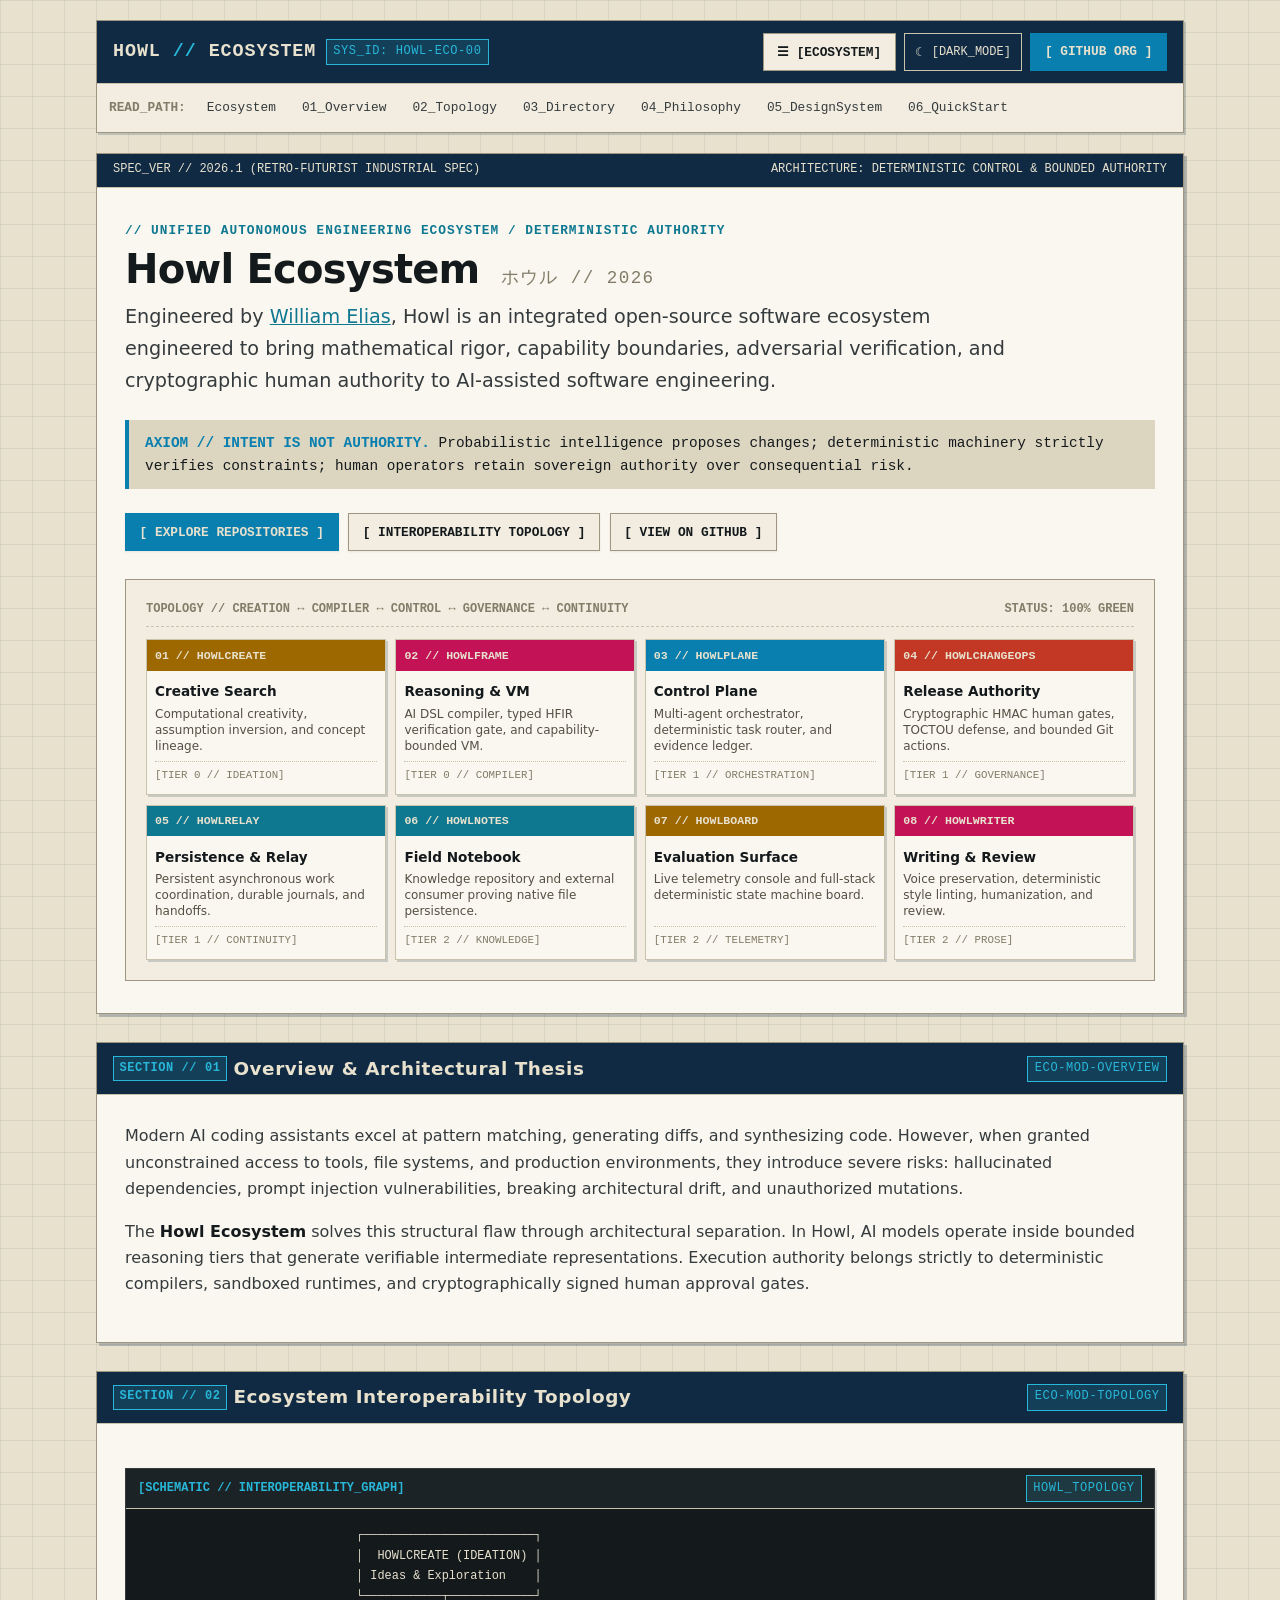
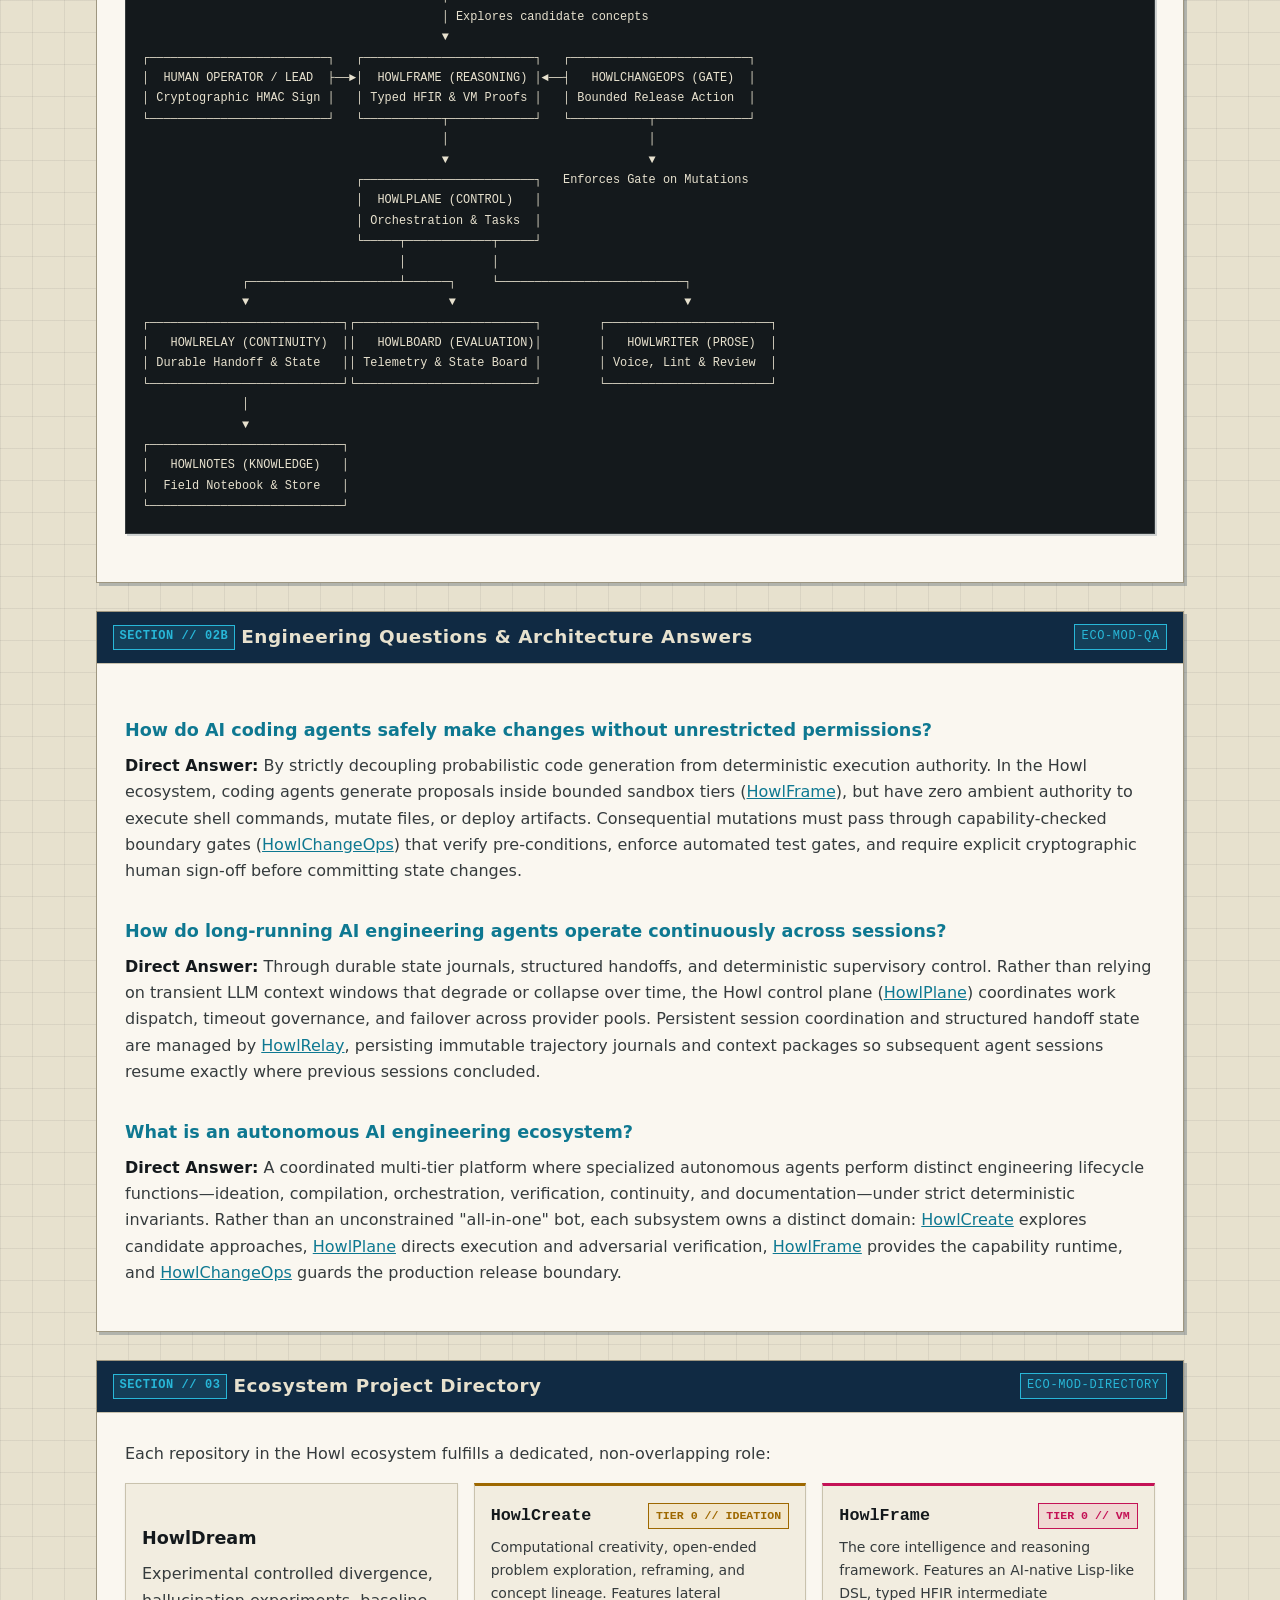
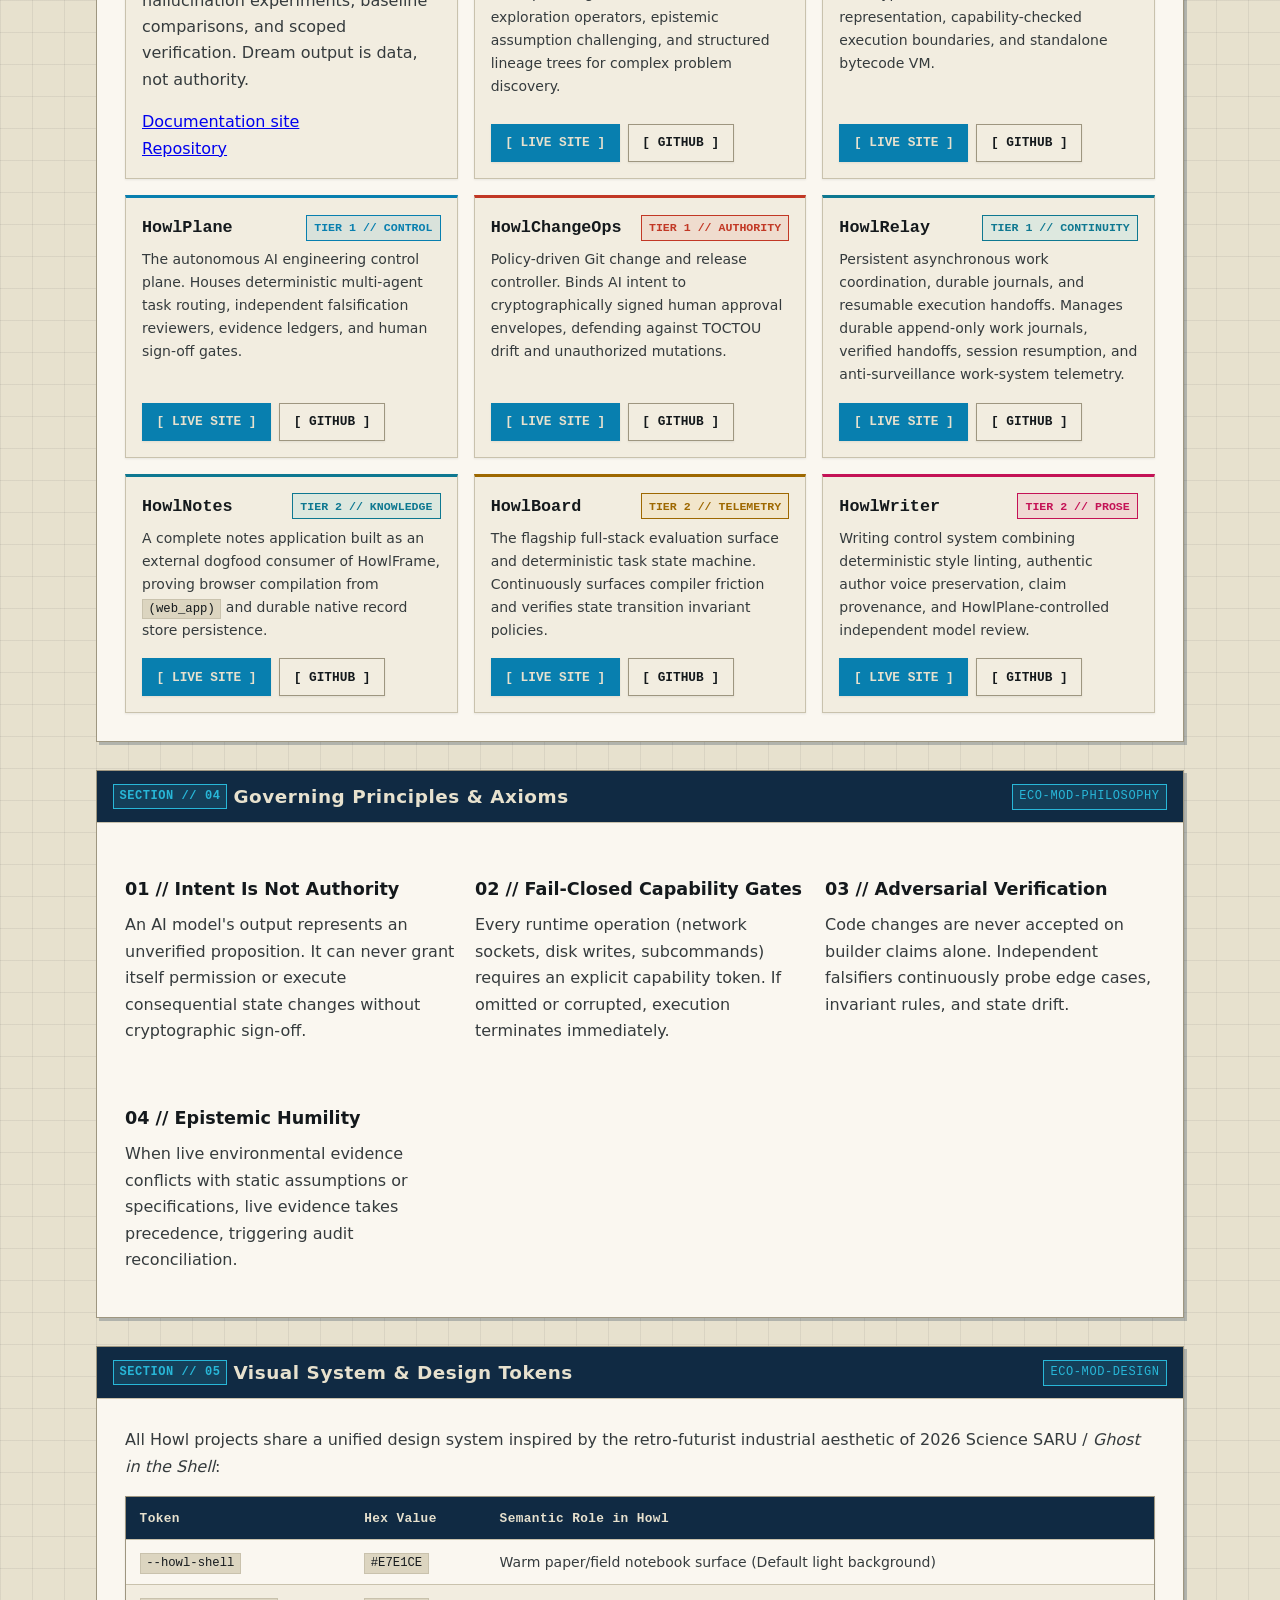
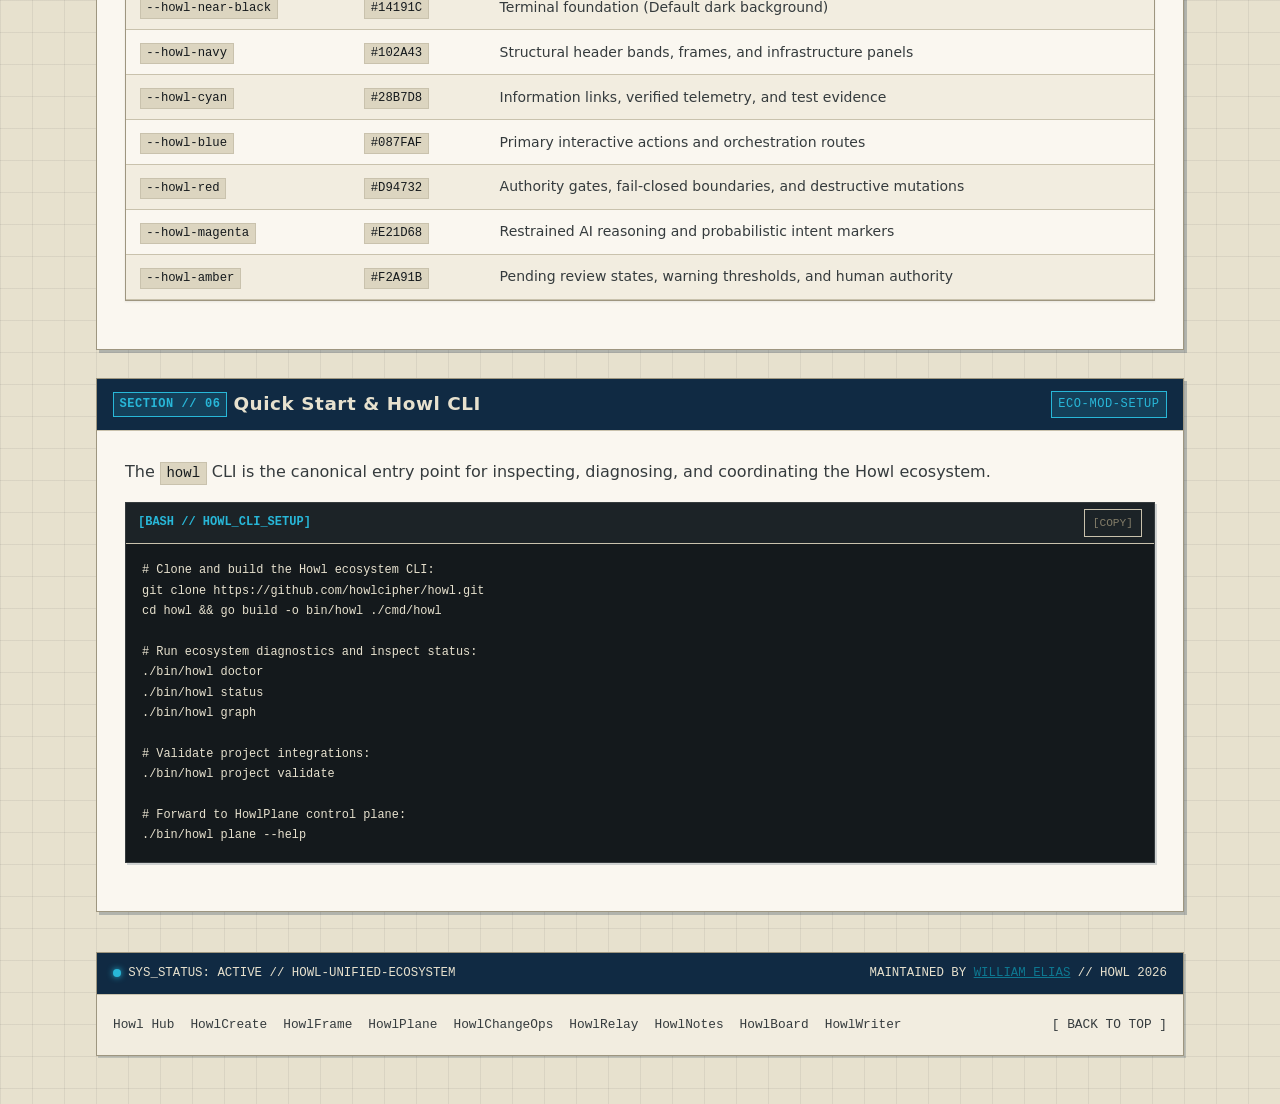
==== docs/index.html @ 13ef2701 "docs: integrate HowlDream and clarify ecosystem responsibilities" ====
<!DOCTYPE html>
<html lang="en">
<head>
    <meta charset="UTF-8">
    <meta name="viewport" content="width=device-width, initial-scale=1">
    <meta name="description" content="Howl is a unified open-source ecosystem for safe autonomous software engineering: bounded reasoning, adversarial verification, and deterministic authority.">
    <link rel="canonical" href="https://howlcipher.github.io/howl/">

    <!-- Open Graph Metadata -->
    <meta property="og:type" content="website">
    <meta property="og:site_name" content="Howl Ecosystem">
    <meta property="og:title" content="Howl Ecosystem | Autonomous AI Engineering &amp; Deterministic Authority">
    <meta property="og:description" content="Intent is not authority. A unified suite of compilers, control planes, authority gates, and knowledge notebooks for safe AI engineering.">
    <meta property="og:url" content="https://howlcipher.github.io/howl/">
    <meta property="og:image" content="https://howlcipher.github.io/howl/social-preview.png">
    <meta property="og:image:width" content="1200">
    <meta property="og:image:height" content="630">
    <meta property="og:image:alt" content="Howl Ecosystem Architecture and Interoperability Topology">

    <!-- Twitter Card Metadata -->
    <meta name="twitter:card" content="summary_large_image">
    <meta name="twitter:title" content="Howl Ecosystem | Autonomous AI Engineering &amp; Deterministic Authority">
    <meta name="twitter:description" content="Intent is not authority. A unified suite of compilers, control planes, authority gates, and knowledge notebooks for safe AI engineering.">
    <meta name="twitter:image" content="https://howlcipher.github.io/howl/social-preview.png">
    <meta name="twitter:image:alt" content="Howl Ecosystem Architecture and Interoperability Topology">

    <title>Howl Ecosystem | Autonomous AI Engineering &amp; Deterministic Authority</title>
    <link rel="stylesheet" href="style.css">
    <link rel="icon" type="image/svg+xml" href="favicon.svg">
    <link rel="alternate icon" type="image/png" href="favicon.png">
    <script type="application/ld+json">
    {
      "@context": "https://schema.org",
      "@type": "SoftwareApplication",
      "name": "Howl Ecosystem",
      "applicationCategory": "DeveloperApplication",
      "operatingSystem": "Linux, macOS, Windows",
      "description": "Unified open-source ecosystem engineered to bring mathematical rigor, capability boundaries, adversarial verification, and human authority to AI-assisted software engineering.",
      "url": "https://howlcipher.github.io/howl/",
      "author": {
        "@type": "Person",
        "name": "William Elias",
        "jobTitle": "Software, DevOps & Automation Engineer",
        "url": "https://howlcipher.github.io/william_elias/"
      }
    }
    </script>
</head>
<body>
    <a class="skip-link" href="#main-content">Skip to main content</a>

    <!-- Ecosystem Slide-out Drawer Overlay -->
    <div id="eco-drawer-overlay" class="eco-drawer-overlay" aria-hidden="true"></div>

    <!-- Ecosystem Slide-out Drawer Panel -->
    <aside id="eco-drawer" class="eco-drawer" aria-label="Howl Ecosystem Directory" aria-hidden="true">
        <div class="drawer-header">
            <div class="drawer-title">HOWL // ECOSYSTEM DIRECTORY</div>
            <button id="eco-drawer-close" class="btn-drawer-close" type="button" aria-label="Close ecosystem directory">[✕ CLOSE]</button>
        </div>
        <div class="drawer-body">
            <a href="https://howlcipher.github.io/howl/" class="drawer-node-card active-hub">
                <div class="node-card-top">
                    <span class="node-card-name">HOWL // HUB</span>
                    <span class="node-card-role">[PORTAL]</span>
                </div>
                <div class="node-card-desc">Central ecosystem portal, architectural blueprint, and cross-project governance map.</div>
            </a>

            <a href="https://howlcipher.github.io/howlcreate/" class="drawer-node-card">
                <div class="node-card-top">
                    <span class="node-card-name">HOWLCREATE</span>
                    <span class="node-card-role" style="color: var(--color-amber);">[CREATIVE SEARCH]</span>
                </div>
                <div class="node-card-desc">Computational creativity, open-ended problem exploration, reframing, and concept lineage.</div>
            </a>

            <a href="https://howlcipher.github.io/howlframe/" class="drawer-node-card">
                <div class="node-card-top">
                    <span class="node-card-name">HOWLFRAME</span>
                    <span class="node-card-role" style="color: var(--color-magenta);">[VM &amp; COMPILER]</span>
                </div>
                <div class="node-card-desc">AI-native reasoning language, typed intermediate representation, and sandboxed bytecode VM.</div>
            </a>

            <a href="https://howlcipher.github.io/howlplane/" class="drawer-node-card">
                <div class="node-card-top">
                    <span class="node-card-name">HOWLPLANE</span>
                    <span class="node-card-role" style="color: var(--color-blue);">[CONTROL PLANE]</span>
                </div>
                <div class="node-card-desc">Engineering control plane with deterministic routing, adversarial falsification, and human gates.</div>
            </a>

            <a href="https://howlcipher.github.io/howlchangeops/" class="drawer-node-card">
                <div class="node-card-top">
                    <span class="node-card-name">HOWLCHANGEOPS</span>
                    <span class="node-card-role" style="color: var(--color-red);">[AUTHORITY GATE]</span>
                </div>
                <div class="node-card-desc">Governed release controller enforcing cryptographic human approvals and bounded Git mutations.</div>
            </a>

            <a href="https://howlcipher.github.io/howlrelay/" class="drawer-node-card">
                <div class="node-card-top">
                    <span class="node-card-name">HOWLRELAY</span>
                    <span class="node-card-role" style="color: var(--color-cyan);">[CONTINUITY]</span>
                </div>
                <div class="node-card-desc">Persistent asynchronous work coordination, durable journals, and resumable execution handoffs.</div>
            </a>

            <a href="https://howlcipher.github.io/howlnotes/" class="drawer-node-card">
                <div class="node-card-top">
                    <span class="node-card-name">HOWLNOTES</span>
                    <span class="node-card-role" style="color: var(--color-cyan);">[KNOWLEDGE NOTEBOOK]</span>
                </div>
                <div class="node-card-desc">Engineering knowledge notebook &amp; full-stack dogfood consumer proving native persistent storage.</div>
            </a>

            <a href="https://howlcipher.github.io/howlboard/" class="drawer-node-card">
                <div class="node-card-top">
                    <span class="node-card-name">HOWLBOARD</span>
                    <span class="node-card-role" style="color: var(--color-amber);">[EVALUATION SURFACE]</span>
                </div>
                <div class="node-card-desc">Observation console and full-stack deterministic task state machine application.</div>
            </a>

            <a href="https://howlcipher.github.io/howlwriter/" class="drawer-node-card">
                <div class="node-card-top">
                    <span class="node-card-name">HOWLWRITER</span>
                    <span class="node-card-role" style="color: var(--color-magenta);">[WRITING CONTROL]</span>
                </div>
                <div class="node-card-desc">Writing control system for voice preservation, deterministic style linting, humanization, and review.</div>
            </a>
        </div>
        <div class="drawer-footer">
            <span>● CORE TOOLS &amp; EXPERIMENTAL COMPANIONS</span>
            <span>AUTH // HOWL 2026</span>
        </div>
    </aside>

    <div class="layout-container">
        <!-- Site Header -->
        <header class="site-header">
            <div class="header-top">
                <div class="header-brand">
                    <a href="https://howlcipher.github.io/howl/" class="brand-sig">HOWL <span>//</span> ECOSYSTEM</a>
                    <span class="subsystem-tag">SYS_ID: HOWL-ECO-00</span>
                </div>
                <div class="header-actions">
                    <button id="eco-menu-toggle" class="btn-eco-toggle" type="button" aria-expanded="false" aria-controls="eco-drawer" aria-label="Toggle Howl Ecosystem Directory">
                        <span aria-hidden="true">☰</span> [ECOSYSTEM]
                    </button>
                    <button id="theme-toggle" class="btn-theme-toggle" type="button" aria-pressed="false">
                        <span aria-hidden="true">☾</span> [DARK_MODE]
                    </button>
                    <a href="https://github.com/howlcipher" class="btn-tech btn-tech-primary" target="_blank" rel="noreferrer">
                        [ GITHUB ORG ]
                    </a>
                </div>
            </div>

            <!-- In-Page Section Navigation -->
            <nav class="section-nav" aria-label="Page sections">
                <span class="section-nav-label">READ_PATH:</span>
                <a href="ecosystem.html">Ecosystem</a>
                <a href="#overview">01_Overview</a>
                <a href="#topology">02_Topology</a>
                <a href="#directory">03_Directory</a>
                <a href="#principles">04_Philosophy</a>
                <a href="#design-system">05_DesignSystem</a>
                <a href="#getting-started">06_QuickStart</a>
            </nav>
        </header>

        <!-- Main Content Surface -->
        <main id="main-content">
            <!-- Hero Panel -->
            <section class="hero-panel" aria-labelledby="main-title">
                <div class="hero-banner">
                    <span>SPEC_VER // 2026.1 (RETRO-FUTURIST INDUSTRIAL SPEC)</span>
                    <span>ARCHITECTURE: DETERMINISTIC CONTROL &amp; BOUNDED AUTHORITY</span>
                </div>
                <div class="hero-body">
                    <div class="hero-header-block">
                        <p class="hero-kicker">// unified autonomous engineering ecosystem / deterministic authority</p>
                        <h1 id="main-title" class="hero-title">Howl Ecosystem <span class="jp-sub">ホウル // 2026</span></h1>
                        <p class="hero-lead">
                            Engineered by <a href="https://howlcipher.github.io/william_elias/" style="color: var(--color-cyan); text-decoration: underline;">William Elias</a>, Howl is an integrated open-source software ecosystem engineered to bring mathematical rigor, capability boundaries, adversarial verification, and cryptographic human authority to AI-assisted software engineering.
                        </p>
                    </div>

                    <div class="axiom-card" role="region" aria-label="Governing Principle">
                        <strong>AXIOM // INTENT IS NOT AUTHORITY.</strong> Probabilistic intelligence proposes changes; deterministic machinery strictly verifies constraints; human operators retain sovereign authority over consequential risk.
                    </div>

                    <div class="hero-actions">
                        <a href="#directory" class="btn-tech btn-tech-primary">
                            [ EXPLORE REPOSITORIES ]
                        </a>
                        <a href="#topology" class="btn-tech">
                            [ INTEROPERABILITY TOPOLOGY ]
                        </a>
                        <a href="https://github.com/howlcipher" class="btn-tech" target="_blank" rel="noreferrer">
                            [ VIEW ON GITHUB ]
                        </a>
                    </div>

                    <!-- Hero Interoperability Diagram -->
                    <div class="hero-diagram-wrap" aria-label="Howl Ecosystem Interoperability Architecture">
                        <div class="diagram-header">
                            <span>TOPOLOGY // CREATION ↔ COMPILER ↔ CONTROL ↔ GOVERNANCE ↔ CONTINUITY</span>
                            <span>STATUS: 100% GREEN</span>
                        </div>
                        <div class="ecosystem-grid">
                            <div class="eco-node-card node-create">
                                <div class="enc-header">01 // HOWLCREATE</div>
                                <div class="enc-body">
                                    <div class="enc-title">Creative Search</div>
                                    <div class="enc-desc">Computational creativity, assumption inversion, and concept lineage.</div>
                                    <div class="enc-tag">[TIER 0 // IDEATION]</div>
                                </div>
                            </div>
                            <div class="eco-node-card node-frame">
                                <div class="enc-header">02 // HOWLFRAME</div>
                                <div class="enc-body">
                                    <div class="enc-title">Reasoning &amp; VM</div>
                                    <div class="enc-desc">AI DSL compiler, typed HFIR verification gate, and capability-bounded VM.</div>
                                    <div class="enc-tag">[TIER 0 // COMPILER]</div>
                                </div>
                            </div>
                            <div class="eco-node-card node-plane">
                                <div class="enc-header">03 // HOWLPLANE</div>
                                <div class="enc-body">
                                    <div class="enc-title">Control Plane</div>
                                    <div class="enc-desc">Multi-agent orchestrator, deterministic task router, and evidence ledger.</div>
                                    <div class="enc-tag">[TIER 1 // ORCHESTRATION]</div>
                                </div>
                            </div>
                            <div class="eco-node-card node-change">
                                <div class="enc-header">04 // HOWLCHANGEOPS</div>
                                <div class="enc-body">
                                    <div class="enc-title">Release Authority</div>
                                    <div class="enc-desc">Cryptographic HMAC human gates, TOCTOU defense, and bounded Git actions.</div>
                                    <div class="enc-tag">[TIER 1 // GOVERNANCE]</div>
                                </div>
                            </div>
                            <div class="eco-node-card node-relay">
                                <div class="enc-header">05 // HOWLRELAY</div>
                                <div class="enc-body">
                                    <div class="enc-title">Persistence &amp; Relay</div>
                                    <div class="enc-desc">Persistent asynchronous work coordination, durable journals, and handoffs.</div>
                                    <div class="enc-tag">[TIER 1 // CONTINUITY]</div>
                                </div>
                            </div>
                            <div class="eco-node-card node-notes">
                                <div class="enc-header">06 // HOWLNOTES</div>
                                <div class="enc-body">
                                    <div class="enc-title">Field Notebook</div>
                                    <div class="enc-desc">Knowledge repository and external consumer proving native file persistence.</div>
                                    <div class="enc-tag">[TIER 2 // KNOWLEDGE]</div>
                                </div>
                            </div>
                            <div class="eco-node-card node-board">
                                <div class="enc-header">07 // HOWLBOARD</div>
                                <div class="enc-body">
                                    <div class="enc-title">Evaluation Surface</div>
                                    <div class="enc-desc">Live telemetry console and full-stack deterministic state machine board.</div>
                                    <div class="enc-tag">[TIER 2 // TELEMETRY]</div>
                                </div>
                            </div>
                            <div class="eco-node-card node-writer">
                                <div class="enc-header">08 // HOWLWRITER</div>
                                <div class="enc-body">
                                    <div class="enc-title">Writing &amp; Review</div>
                                    <div class="enc-desc">Voice preservation, deterministic style linting, humanization, and review.</div>
                                    <div class="enc-tag">[TIER 2 // PROSE]</div>
                                </div>
                            </div>
                        </div>
                    </div>
                </div>
            </section>

            <!-- 01 Overview -->
            <section id="overview" class="tech-panel">
                <div class="tech-header">
                    <h2><span class="sec-id">SECTION // 01</span> Overview &amp; Architectural Thesis</h2>
                    <span class="subsystem-tag">ECO-MOD-OVERVIEW</span>
                </div>
                <div class="tech-body">
                    <p>
                        Modern AI coding assistants excel at pattern matching, generating diffs, and synthesizing code. However, when granted unconstrained access to tools, file systems, and production environments, they introduce severe risks: hallucinated dependencies, prompt injection vulnerabilities, breaking architectural drift, and unauthorized mutations.
                    </p>
                    <p>
                        The <strong>Howl Ecosystem</strong> solves this structural flaw through architectural separation. In Howl, AI models operate inside bounded reasoning tiers that generate verifiable intermediate representations. Execution authority belongs strictly to deterministic compilers, sandboxed runtimes, and cryptographically signed human approval gates.
                    </p>
                </div>
            </section>

            <!-- 02 Interoperability Topology -->
            <section id="topology" class="tech-panel">
                <div class="tech-header">
                    <h2><span class="sec-id">SECTION // 02</span> Ecosystem Interoperability Topology</h2>
                    <span class="subsystem-tag">ECO-MOD-TOPOLOGY</span>
                </div>
                <div class="tech-body">
                    <div class="code-container">
                        <div class="code-header">
                            <span class="code-title">[SCHEMATIC // INTEROPERABILITY_GRAPH]</span>
                            <span class="subsystem-tag">HOWL_TOPOLOGY</span>
                        </div>
                        <pre><code>                              ┌────────────────────────┐
                              │  HOWLCREATE (IDEATION) │
                              │ Ideas &amp; Exploration    │
                              └───────────┬────────────┘
                                          │ Explores candidate concepts
                                          ▼
┌─────────────────────────┐   ┌────────────────────────┐   ┌─────────────────────────┐
│  HUMAN OPERATOR / LEAD  ├──►│  HOWLFRAME (REASONING) │◄──┤   HOWLCHANGEOPS (GATE)  │
│ Cryptographic HMAC Sign │   │ Typed HFIR &amp; VM Proofs │   │ Bounded Release Action  │
└─────────────────────────┘   └───────────┬────────────┘   └───────────┬─────────────┘
                                          │                            │
                                          ▼                            ▼
                              ┌────────────────────────┐   Enforces Gate on Mutations
                              │  HOWLPLANE (CONTROL)   │
                              │ Orchestration &amp; Tasks  │
                              └─────┬────────────┬─────┘
                                    │            │
              ┌─────────────────────┴──────┐     └──────────────────────────┐
              ▼                            ▼                                ▼
┌───────────────────────────┐┌─────────────────────────┐        ┌───────────────────────┐
│   HOWLRELAY (CONTINUITY)  ││   HOWLBOARD (EVALUATION)│        │   HOWLWRITER (PROSE)  │
│ Durable Handoff &amp; State   ││ Telemetry &amp; State Board │        │ Voice, Lint &amp; Review  │
└───────────────────────────┘└─────────────────────────┘        └───────────────────────┘
              │
              ▼
┌───────────────────────────┐
│   HOWLNOTES (KNOWLEDGE)   │
│  Field Notebook &amp; Store   │
└───────────────────────────┘</code></pre>
                    </div>
                </div>
            </section>

            <!-- 02b Technical Architecture & Engineering Answers -->
            <section id="faq" class="tech-panel">
                <div class="tech-header">
                    <h2><span class="sec-id">SECTION // 02B</span> Engineering Questions &amp; Architecture Answers</h2>
                    <span class="subsystem-tag">ECO-MOD-QA</span>
                </div>
                <div class="tech-body">
                    <div class="faq-entry" style="margin-bottom: 2rem;">
                        <h3 style="color: var(--color-cyan); margin-bottom: 0.5rem;">How do AI coding agents safely make changes without unrestricted permissions?</h3>
                        <p><strong>Direct Answer:</strong> By strictly decoupling probabilistic code generation from deterministic execution authority. In the Howl ecosystem, coding agents generate proposals inside bounded sandbox tiers (<a href="https://howlcipher.github.io/howlframe/" style="color: var(--color-cyan); text-decoration: underline;">HowlFrame</a>), but have zero ambient authority to execute shell commands, mutate files, or deploy artifacts. Consequential mutations must pass through capability-checked boundary gates (<a href="https://howlcipher.github.io/howlchangeops/" style="color: var(--color-cyan); text-decoration: underline;">HowlChangeOps</a>) that verify pre-conditions, enforce automated test gates, and require explicit cryptographic human sign-off before committing state changes.</p>
                    </div>

                    <div class="faq-entry" style="margin-bottom: 2rem;">
                        <h3 style="color: var(--color-cyan); margin-bottom: 0.5rem;">How do long-running AI engineering agents operate continuously across sessions?</h3>
                        <p><strong>Direct Answer:</strong> Through durable state journals, structured handoffs, and deterministic supervisory control. Rather than relying on transient LLM context windows that degrade or collapse over time, the Howl control plane (<a href="https://howlcipher.github.io/howlplane/" style="color: var(--color-cyan); text-decoration: underline;">HowlPlane</a>) coordinates work dispatch, timeout governance, and failover across provider pools. Persistent session coordination and structured handoff state are managed by <a href="https://howlcipher.github.io/howlrelay/" style="color: var(--color-cyan); text-decoration: underline;">HowlRelay</a>, persisting immutable trajectory journals and context packages so subsequent agent sessions resume exactly where previous sessions concluded.</p>
                    </div>

                    <div class="faq-entry">
                        <h3 style="color: var(--color-cyan); margin-bottom: 0.5rem;">What is an autonomous AI engineering ecosystem?</h3>
                        <p><strong>Direct Answer:</strong> A coordinated multi-tier platform where specialized autonomous agents perform distinct engineering lifecycle functions—ideation, compilation, orchestration, verification, continuity, and documentation—under strict deterministic invariants. Rather than an unconstrained "all-in-one" bot, each subsystem owns a distinct domain: <a href="https://howlcipher.github.io/howlcreate/" style="color: var(--color-cyan); text-decoration: underline;">HowlCreate</a> explores candidate approaches, <a href="https://howlcipher.github.io/howlplane/" style="color: var(--color-cyan); text-decoration: underline;">HowlPlane</a> directs execution and adversarial verification, <a href="https://howlcipher.github.io/howlframe/" style="color: var(--color-cyan); text-decoration: underline;">HowlFrame</a> provides the capability runtime, and <a href="https://howlcipher.github.io/howlchangeops/" style="color: var(--color-cyan); text-decoration: underline;">HowlChangeOps</a> guards the production release boundary.</p>
                    </div>
                </div>
            </section>

            <!-- 03 Project Directory -->
            <section id="directory" class="tech-panel">
                <div class="tech-header">
                    <h2><span class="sec-id">SECTION // 03</span> Ecosystem Project Directory</h2>
                    <span class="subsystem-tag">ECO-MOD-DIRECTORY</span>
                </div>
                <div class="tech-body">
                    <p>Each repository in the Howl ecosystem fulfills a dedicated, non-overlapping role:</p>
                    
                    <div class="node-directory-grid">
                        <div class="dir-card">
                            <h3>HowlDream</h3>
                            <p>Experimental controlled divergence, hallucination experiments, baseline comparisons, and scoped verification. Dream output is data, not authority.</p>
                            <a href="https://howlcipher.github.io/howldream/">Documentation site</a>
                            <a href="https://github.com/howlcipher/howldream">Repository</a>
                        </div>
                        <!-- HowlCreate -->
                        <div class="dir-card" style="border-top: 3px solid var(--color-amber);">
                            <div class="dir-card-header">
                                <span class="dir-card-title">HowlCreate</span>
                                <span class="chip chip-amber">TIER 0 // IDEATION</span>
                            </div>
                            <p class="dir-card-desc">Computational creativity, open-ended problem exploration, reframing, and concept lineage. Features lateral exploration operators, epistemic assumption challenging, and structured lineage trees for complex problem discovery.</p>
                            <div class="dir-card-links">
                                <a href="https://howlcipher.github.io/howlcreate/" class="btn-tech btn-tech-primary">[ LIVE SITE ]</a>
                                <a href="https://github.com/howlcipher/howlcreate" class="btn-tech" target="_blank" rel="noreferrer">[ GITHUB ]</a>
                            </div>
                        </div>

                        <!-- HowlFrame -->
                        <div class="dir-card" style="border-top: 3px solid var(--color-magenta);">
                            <div class="dir-card-header">
                                <span class="dir-card-title">HowlFrame</span>
                                <span class="chip chip-magenta">TIER 0 // VM</span>
                            </div>
                            <p class="dir-card-desc">The core intelligence and reasoning framework. Features an AI-native Lisp-like DSL, typed HFIR intermediate representation, capability-checked execution boundaries, and standalone bytecode VM.</p>
                            <div class="dir-card-links">
                                <a href="https://howlcipher.github.io/howlframe/" class="btn-tech btn-tech-primary">[ LIVE SITE ]</a>
                                <a href="https://github.com/howlcipher/howlframe" class="btn-tech" target="_blank" rel="noreferrer">[ GITHUB ]</a>
                            </div>
                        </div>

                        <!-- HowlPlane -->
                        <div class="dir-card" style="border-top: 3px solid var(--color-blue);">
                            <div class="dir-card-header">
                                <span class="dir-card-title">HowlPlane</span>
                                <span class="chip chip-blue">TIER 1 // CONTROL</span>
                            </div>
                            <p class="dir-card-desc">The autonomous AI engineering control plane. Houses deterministic multi-agent task routing, independent falsification reviewers, evidence ledgers, and human sign-off gates.</p>
                            <div class="dir-card-links">
                                <a href="https://howlcipher.github.io/howlplane/" class="btn-tech btn-tech-primary">[ LIVE SITE ]</a>
                                <a href="https://github.com/howlcipher/howlplane" class="btn-tech" target="_blank" rel="noreferrer">[ GITHUB ]</a>
                            </div>
                        </div>

                        <!-- HowlChangeOps -->
                        <div class="dir-card" style="border-top: 3px solid var(--color-red);">
                            <div class="dir-card-header">
                                <span class="dir-card-title">HowlChangeOps</span>
                                <span class="chip chip-red">TIER 1 // AUTHORITY</span>
                            </div>
                            <p class="dir-card-desc">Policy-driven Git change and release controller. Binds AI intent to cryptographically signed human approval envelopes, defending against TOCTOU drift and unauthorized mutations.</p>
                            <div class="dir-card-links">
                                <a href="https://howlcipher.github.io/howlchangeops/" class="btn-tech btn-tech-primary">[ LIVE SITE ]</a>
                                <a href="https://github.com/howlcipher/howlchangeops" class="btn-tech" target="_blank" rel="noreferrer">[ GITHUB ]</a>
                            </div>
                        </div>

                        <!-- HowlRelay -->
                        <div class="dir-card" style="border-top: 3px solid var(--color-cyan);">
                            <div class="dir-card-header">
                                <span class="dir-card-title">HowlRelay</span>
                                <span class="chip chip-cyan">TIER 1 // CONTINUITY</span>
                            </div>
                            <p class="dir-card-desc">Persistent asynchronous work coordination, durable journals, and resumable execution handoffs. Manages durable append-only work journals, verified handoffs, session resumption, and anti-surveillance work-system telemetry.</p>
                            <div class="dir-card-links">
                                <a href="https://howlcipher.github.io/howlrelay/" class="btn-tech btn-tech-primary">[ LIVE SITE ]</a>
                                <a href="https://github.com/howlcipher/howlrelay" class="btn-tech" target="_blank" rel="noreferrer">[ GITHUB ]</a>
                            </div>
                        </div>

                        <!-- HowlNotes -->
                        <div class="dir-card" style="border-top: 3px solid var(--color-cyan);">
                            <div class="dir-card-header">
                                <span class="dir-card-title">HowlNotes</span>
                                <span class="chip chip-cyan">TIER 2 // KNOWLEDGE</span>
                            </div>
                            <p class="dir-card-desc">A complete notes application built as an external dogfood consumer of HowlFrame, proving browser compilation from <code>(web_app)</code> and durable native record store persistence.</p>
                            <div class="dir-card-links">
                                <a href="https://howlcipher.github.io/howlnotes/" class="btn-tech btn-tech-primary">[ LIVE SITE ]</a>
                                <a href="https://github.com/howlcipher/howlnotes" class="btn-tech" target="_blank" rel="noreferrer">[ GITHUB ]</a>
                            </div>
                        </div>

                        <!-- HowlBoard -->
                        <div class="dir-card" style="border-top: 3px solid var(--color-amber);">
                            <div class="dir-card-header">
                                <span class="dir-card-title">HowlBoard</span>
                                <span class="chip chip-amber">TIER 2 // TELEMETRY</span>
                            </div>
                            <p class="dir-card-desc">The flagship full-stack evaluation surface and deterministic task state machine. Continuously surfaces compiler friction and verifies state transition invariant policies.</p>
                            <div class="dir-card-links">
                                <a href="https://howlcipher.github.io/howlboard/" class="btn-tech btn-tech-primary">[ LIVE SITE ]</a>
                                <a href="https://github.com/howlcipher/howlboard" class="btn-tech" target="_blank" rel="noreferrer">[ GITHUB ]</a>
                            </div>
                        </div>

                        <!-- HowlWriter -->
                        <div class="dir-card" style="border-top: 3px solid var(--color-magenta);">
                            <div class="dir-card-header">
                                <span class="dir-card-title">HowlWriter</span>
                                <span class="chip chip-magenta">TIER 2 // PROSE</span>
                            </div>
                            <p class="dir-card-desc">Writing control system combining deterministic style linting, authentic author voice preservation, claim provenance, and HowlPlane-controlled independent model review.</p>
                            <div class="dir-card-links">
                                <a href="https://howlcipher.github.io/howlwriter/" class="btn-tech btn-tech-primary">[ LIVE SITE ]</a>
                                <a href="https://github.com/howlcipher/howlwriter" class="btn-tech" target="_blank" rel="noreferrer">[ GITHUB ]</a>
                            </div>
                        </div>
                    </div>
                </div>
            </section>

            <!-- 04 Core Principles -->
            <section id="principles" class="tech-panel">
                <div class="tech-header">
                    <h2><span class="sec-id">SECTION // 04</span> Governing Principles &amp; Axioms</h2>
                    <span class="subsystem-tag">ECO-MOD-PHILOSOPHY</span>
                </div>
                <div class="tech-body">
                    <div class="grid-2col">
                        <div>
                            <h3>01 // Intent Is Not Authority</h3>
                            <p>An AI model's output represents an unverified proposition. It can never grant itself permission or execute consequential state changes without cryptographic sign-off.</p>
                        </div>
                        <div>
                            <h3>02 // Fail-Closed Capability Gates</h3>
                            <p>Every runtime operation (network sockets, disk writes, subcommands) requires an explicit capability token. If omitted or corrupted, execution terminates immediately.</p>
                        </div>
                        <div>
                            <h3>03 // Adversarial Verification</h3>
                            <p>Code changes are never accepted on builder claims alone. Independent falsifiers continuously probe edge cases, invariant rules, and state drift.</p>
                        </div>
                        <div>
                            <h3>04 // Epistemic Humility</h3>
                            <p>When live environmental evidence conflicts with static assumptions or specifications, live evidence takes precedence, triggering audit reconciliation.</p>
                        </div>
                    </div>
                </div>
            </section>

            <!-- 05 Visual & Design System -->
            <section id="design-system" class="tech-panel">
                <div class="tech-header">
                    <h2><span class="sec-id">SECTION // 05</span> Visual System &amp; Design Tokens</h2>
                    <span class="subsystem-tag">ECO-MOD-DESIGN</span>
                </div>
                <div class="tech-body">
                    <p>
                        All Howl projects share a unified design system inspired by the retro-futurist industrial aesthetic of 2026 Science SARU / <em>Ghost in the Shell</em>:
                    </p>
                    <div class="table-wrap">
                        <table>
                            <thead>
                                <tr>
                                    <th>Token</th>
                                    <th>Hex Value</th>
                                    <th>Semantic Role in Howl</th>
                                </tr>
                            </thead>
                            <tbody>
                                <tr>
                                    <td><code>--howl-shell</code></td>
                                    <td><code>#E7E1CE</code></td>
                                    <td>Warm paper/field notebook surface (Default light background)</td>
                                </tr>
                                <tr>
                                    <td><code>--howl-near-black</code></td>
                                    <td><code>#14191C</code></td>
                                    <td>Terminal foundation (Default dark background)</td>
                                </tr>
                                <tr>
                                    <td><code>--howl-navy</code></td>
                                    <td><code>#102A43</code></td>
                                    <td>Structural header bands, frames, and infrastructure panels</td>
                                </tr>
                                <tr>
                                    <td><code>--howl-cyan</code></td>
                                    <td><code>#28B7D8</code></td>
                                    <td>Information links, verified telemetry, and test evidence</td>
                                </tr>
                                <tr>
                                    <td><code>--howl-blue</code></td>
                                    <td><code>#087FAF</code></td>
                                    <td>Primary interactive actions and orchestration routes</td>
                                </tr>
                                <tr>
                                    <td><code>--howl-red</code></td>
                                    <td><code>#D94732</code></td>
                                    <td>Authority gates, fail-closed boundaries, and destructive mutations</td>
                                </tr>
                                <tr>
                                    <td><code>--howl-magenta</code></td>
                                    <td><code>#E21D68</code></td>
                                    <td>Restrained AI reasoning and probabilistic intent markers</td>
                                </tr>
                                <tr>
                                    <td><code>--howl-amber</code></td>
                                    <td><code>#F2A91B</code></td>
                                    <td>Pending review states, warning thresholds, and human authority</td>
                                </tr>
                            </tbody>
                        </table>
                    </div>
                </div>
            </section>

            <!-- 06 Getting Started -->
            <section id="getting-started" class="tech-panel">
                <div class="tech-header">
                    <h2><span class="sec-id">SECTION // 06</span> Quick Start &amp; Howl CLI</h2>
                    <span class="subsystem-tag">ECO-MOD-SETUP</span>
                </div>
                <div class="tech-body">
                    <p>The <code>howl</code> CLI is the canonical entry point for inspecting, diagnosing, and coordinating the Howl ecosystem.</p>
                    <div class="code-container">
                        <div class="code-header">
                            <span class="code-title">[BASH // HOWL_CLI_SETUP]</span>
                            <button class="btn-copy" type="button">[COPY]</button>
                        </div>
                        <pre><code># Clone and build the Howl ecosystem CLI:
git clone https://github.com/howlcipher/howl.git
cd howl &amp;&amp; go build -o bin/howl ./cmd/howl

# Run ecosystem diagnostics and inspect status:
./bin/howl doctor
./bin/howl status
./bin/howl graph

# Validate project integrations:
./bin/howl project validate

# Forward to HowlPlane control plane:
./bin/howl plane --help</code></pre>
                    </div>
                </div>
            </section>
        </main>

        <!-- Site Footer -->
        <footer class="site-footer">
            <div class="footer-telemetry">
                <div class="status-indicator">
                    <span class="status-dot" aria-hidden="true"></span>
                    <span>SYS_STATUS: ACTIVE // HOWL-UNIFIED-ECOSYSTEM</span>
                </div>
                <div>MAINTAINED BY <a href="https://howlcipher.github.io/william_elias/" style="color: var(--color-cyan); text-decoration: underline;">WILLIAM ELIAS</a> // HOWL 2026</div>
            </div>
            <div class="footer-links">
                <nav class="footer-nav" aria-label="Ecosystem Links">
                    <a href="https://howlcipher.github.io/howl/">Howl Hub</a>
                    <a href="https://howlcipher.github.io/howlcreate/">HowlCreate</a>
                    <a href="https://howlcipher.github.io/howlframe/">HowlFrame</a>
                    <a href="https://howlcipher.github.io/howlplane/">HowlPlane</a>
                    <a href="https://howlcipher.github.io/howlchangeops/">HowlChangeOps</a>
                    <a href="https://howlcipher.github.io/howlrelay/">HowlRelay</a>
                    <a href="https://howlcipher.github.io/howlnotes/">HowlNotes</a>
                    <a href="https://howlcipher.github.io/howlboard/">HowlBoard</a>
                    <a href="https://howlcipher.github.io/howlwriter/">HowlWriter</a>
                </nav>
                <a href="#main-content">[ BACK TO TOP ]</a>
            </div>
        </footer>
    </div>

    <script src="script.js"></script>
</body>
</html>
---- docs/style.css ----
/* ==========================================================================
   HOWL ECOSYSTEM // SHARED VISUAL SYSTEM
   Project: HOWL (Unified Ecosystem Portal & Hub)
   Design Language: 2026 Science SARU / Ghost in the Shell Retro-Futurist Industrial
   Theme: Central Ecosystem Architecture, Navy/Cyan/Blue foundation,
          Engineered Interoperability Map, warm Shell White surface.
   ========================================================================== */

:root {
  /* Core Howl Primitive Palette */
  --howl-near-black: #14191C;
  --howl-gunmetal:   #353B3D;
  --howl-navy:       #102A43;

  --howl-blue:       #087FAF;
  --howl-cyan:       #28B7D8;

  --howl-red:        #D94732;
  --howl-magenta:    #E21D68;
  --howl-amber:      #F2A91B;

  --howl-shell:      #E7E1CE;
  --howl-khaki:      #827C68;

  /* Typography */
  --font-sans: system-ui, -apple-system, BlinkMacSystemFont, "Segoe UI", Roboto, "Helvetica Neue", Arial, Cantarell, "Adwaita Sans", sans-serif;
  --font-mono: "SF Mono", "Cascadia Code", "Source Code Pro", "Fira Code", Hack, Menlo, Monaco, Consolas, "Liberation Mono", "Adwaita Mono", monospace;

  /* Light Theme */
  --bg-primary:        #E7E1CE;
  --bg-surface:        #F2EDE0;
  --bg-sunken:         #DCD5C0;
  --bg-panel:          #FAF7F0;
  --bg-header-band:    #102A43;
  --bg-code:           #14191C;
  --bg-code-header:    #1C2327;

  --text-primary:      #14191C;
  --text-secondary:    #353B3D;
  --text-muted:        #544F43;
  --text-dim:          #827C68;
  --text-on-dark:      #E7E1CE;
  --text-code:         #E7E1CE;

  --border-subtle:     #C9C2AD;
  --border-medium:     #9E9680;
  --border-strong:     #102A43;
  --border-tech:       #353B3D;

  --color-cyan:        #0E7891;
  --color-cyan-chip:   #28B7D8;
  --color-blue:        #087FAF;
  --color-red:         #C23825;
  --color-red-chip:    #D94732;
  --color-magenta:     #C41256;
  --color-amber:       #9E6800;
  --color-amber-chip:  #F2A91B;
  --color-navy:        #102A43;
  --color-khaki:       #827C68;

  --shadow-flat:       0 1px 2px rgba(20, 25, 28, 0.08);
  --shadow-tech:       2px 2px 0px rgba(16, 42, 67, 0.18);
  --shadow-panel:      3px 3px 0px rgba(16, 42, 67, 0.25);

  --grid-line:         rgba(53, 59, 61, 0.08);
}

[data-theme="dark"] {
  --bg-primary:        #14191C;
  --bg-surface:        #1B2226;
  --bg-sunken:         #0E1214;
  --bg-panel:          #1F282D;
  --bg-header-band:    #102A43;
  --bg-code:           #0E1214;
  --bg-code-header:    #161E22;

  --text-primary:      #E7E1CE;
  --text-secondary:    #B8B19E;
  --text-muted:        #827C68;
  --text-dim:          #59666E;
  --text-on-dark:      #E7E1CE;
  --text-code:         #E7E1CE;

  --border-subtle:     #283339;
  --border-medium:     #3D4D56;
  --border-strong:     #28B7D8;
  --border-tech:       #087FAF;

  --color-cyan:        #28B7D8;
  --color-cyan-chip:   #28B7D8;
  --color-blue:        #087FAF;
  --color-red:         #D94732;
  --color-red-chip:    #D94732;
  --color-magenta:     #E21D68;
  --color-amber:       #F2A91B;
  --color-amber-chip:  #F2A91B;
  --color-navy:        #1B3F63;
  --color-khaki:       #827C68;

  --shadow-flat:       0 1px 3px rgba(0, 0, 0, 0.5);
  --shadow-tech:       2px 2px 0px rgba(0, 0, 0, 0.6);
  --shadow-panel:      3px 3px 0px rgba(0, 0, 0, 0.7);

  --grid-line:         rgba(231, 225, 206, 0.04);
}

*, *::before, *::after {
  box-sizing: border-box;
  margin: 0;
  padding: 0;
}

html {
  font-size: 16px;
  scroll-behavior: smooth;
  overflow-x: clip;
}

body {
  background-color: var(--bg-primary);
  color: var(--text-primary);
  font-family: var(--font-sans);
  font-size: 1rem;
  line-height: 1.65;
  background-image: 
    linear-gradient(var(--grid-line) 1px, transparent 1px),
    linear-gradient(90deg, var(--grid-line) 1px, transparent 1px);
  background-size: 32px 32px;
  min-height: 100vh;
  -webkit-font-smoothing: antialiased;
  overflow-x: clip;
}

.skip-link {
  position: absolute;
  top: -9999px;
  left: 1rem;
  background: var(--color-blue);
  color: var(--text-on-dark);
  padding: 0.75rem 1.25rem;
  font-family: var(--font-mono);
  font-size: 0.875rem;
  font-weight: 700;
  z-index: 1000;
  text-decoration: none;
  border: 1px solid var(--howl-shell);
}
.skip-link:focus {
  top: 1rem;
}

:focus-visible {
  outline: 2px solid var(--color-cyan);
  outline-offset: 2px;
}

.layout-container {
  width: 100%;
  max-width: 1120px;
  margin: 0 auto;
  padding: 1.25rem 1rem 3rem 1rem;
}

@media (max-width: 480px) {
  .layout-container {
    padding: 0.75rem 0.6rem 2rem 0.6rem;
  }
}

/* Header */
.site-header {
  border: 1px solid var(--border-medium);
  background: var(--bg-panel);
  box-shadow: var(--shadow-tech);
  margin-bottom: 1.25rem;
}

.header-top {
  display: flex;
  justify-content: space-between;
  align-items: center;
  padding: 0.75rem 1rem;
  background: var(--bg-header-band);
  color: var(--text-on-dark);
  border-bottom: 1px solid var(--border-subtle);
  flex-wrap: wrap;
  gap: 0.75rem;
}

.header-brand {
  display: flex;
  align-items: center;
  gap: 0.6rem;
  flex-wrap: wrap;
}

.brand-sig {
  font-family: var(--font-mono);
  font-weight: 700;
  font-size: clamp(0.95rem, 3.2vw, 1.15rem);
  letter-spacing: 0.05em;
  color: var(--howl-shell);
  text-decoration: none;
  white-space: nowrap;
}

.brand-sig span {
  color: var(--howl-cyan);
}

.subsystem-tag {
  font-family: var(--font-mono);
  font-size: 0.75rem;
  background: rgba(40, 183, 216, 0.15);
  color: var(--howl-cyan);
  border: 1px solid var(--howl-cyan);
  padding: 0.15rem 0.4rem;
  letter-spacing: 0.05em;
  white-space: nowrap;
}

.header-actions {
  display: flex;
  align-items: center;
  gap: 0.5rem;
  flex-wrap: wrap;
}

.btn-tech {
  display: inline-flex;
  align-items: center;
  justify-content: center;
  gap: 0.4rem;
  font-family: var(--font-mono);
  font-size: 0.8rem;
  font-weight: 700;
  padding: 0.45rem 0.85rem;
  min-height: 38px;
  background: var(--bg-surface);
  color: var(--text-primary);
  border: 1px solid var(--border-medium);
  text-decoration: none;
  cursor: pointer;
  box-shadow: var(--shadow-flat);
  transition: background 0.15s, border-color 0.15s;
  touch-action: manipulation;
  white-space: nowrap;
}

.btn-tech:hover {
  background: var(--bg-primary);
  border-color: var(--color-blue);
}

.btn-tech-primary {
  background: var(--color-blue);
  color: var(--howl-shell);
  border-color: var(--color-blue);
}
.btn-tech-primary:hover {
  background: #066992;
  border-color: var(--howl-cyan);
}

.btn-theme-toggle {
  background: transparent;
  color: var(--howl-shell);
  border: 1px solid var(--border-subtle);
  font-family: var(--font-mono);
  font-size: 0.75rem;
  padding: 0.4rem 0.65rem;
  min-height: 38px;
  cursor: pointer;
  display: inline-flex;
  align-items: center;
  justify-content: center;
  gap: 0.35rem;
  touch-action: manipulation;
  white-space: nowrap;
}
.btn-theme-toggle:hover {
  border-color: var(--howl-cyan);
  color: var(--howl-cyan);
}

.btn-eco-toggle {
  background: var(--bg-surface);
  color: var(--text-primary);
  border: 1px solid var(--border-medium);
  font-family: var(--font-mono);
  font-size: 0.8rem;
  font-weight: 700;
  padding: 0.45rem 0.85rem;
  min-height: 38px;
  cursor: pointer;
  display: inline-flex;
  align-items: center;
  justify-content: center;
  gap: 0.45rem;
  touch-action: manipulation;
  white-space: nowrap;
}
.btn-eco-toggle:hover {
  border-color: var(--color-cyan);
  color: var(--color-cyan);
}

/* In-Page Nav */
.section-nav {
  display: flex;
  align-items: center;
  gap: 0.35rem 0.5rem;
  padding: 0.5rem 0.75rem;
  background: var(--bg-surface);
  font-family: var(--font-mono);
  font-size: 0.8rem;
  flex-wrap: wrap;
}

.section-nav-label {
  font-weight: 700;
  color: var(--text-dim);
  margin-right: 0.25rem;
  white-space: nowrap;
}

.section-nav a {
  color: var(--text-secondary);
  text-decoration: none;
  padding: 0.25rem 0.5rem;
  border: 1px solid transparent;
  transition: all 0.15s;
  min-height: 32px;
  display: inline-flex;
  align-items: center;
  white-space: nowrap;
}

.section-nav a:hover {
  background: var(--bg-panel);
  border-color: var(--border-medium);
  color: var(--color-blue);
}

/* ==========================================================================
   HAMBURGER / ECOSYSTEM DRAWER
   ========================================================================== */

.eco-drawer-overlay {
  position: fixed;
  inset: 0;
  background: rgba(16, 42, 67, 0.7);
  backdrop-filter: blur(2px);
  z-index: 2000;
  display: none;
  opacity: 0;
  transition: opacity 0.2s ease;
}

.eco-drawer-overlay.active {
  display: block;
  opacity: 1;
}

.eco-drawer {
  position: fixed;
  top: 0;
  right: 0;
  width: min(480px, 100vw);
  max-width: 100vw;
  height: 100vh;
  height: 100dvh;
  background: var(--bg-panel);
  border-left: 2px solid var(--border-strong);
  box-shadow: -4px 0 20px rgba(0, 0, 0, 0.35);
  z-index: 2001;
  transform: translateX(100%);
  transition: transform 0.25s cubic-bezier(0.16, 1, 0.3, 1), visibility 0.25s;
  display: flex;
  flex-direction: column;
  overflow-y: auto;
  -webkit-overflow-scrolling: touch;
  visibility: hidden;
}

.eco-drawer.active {
  transform: translateX(0);
  visibility: visible;
}

.drawer-header {
  background: var(--bg-header-band);
  color: var(--text-on-dark);
  padding: 1rem 1.25rem;
  display: flex;
  justify-content: space-between;
  align-items: center;
  border-bottom: 1px solid var(--border-subtle);
  gap: 0.75rem;
}

.drawer-title {
  font-family: var(--font-mono);
  font-size: 0.9rem;
  font-weight: 700;
  color: var(--howl-cyan);
  word-break: break-word;
}

.btn-drawer-close {
  background: transparent;
  color: var(--howl-shell);
  border: 1px solid var(--border-subtle);
  font-family: var(--font-mono);
  font-size: 0.75rem;
  padding: 0.35rem 0.65rem;
  min-height: 36px;
  cursor: pointer;
  white-space: nowrap;
  touch-action: manipulation;
}
.btn-drawer-close:hover {
  border-color: var(--howl-cyan);
  color: var(--howl-cyan);
}

.drawer-body {
  padding: 1rem;
  display: flex;
  flex-direction: column;
  gap: 0.75rem;
  flex: 1;
}

.drawer-node-card {
  background: var(--bg-surface);
  border: 1px solid var(--border-subtle);
  padding: 0.85rem 1rem;
  text-decoration: none;
  color: inherit;
  display: block;
  box-shadow: var(--shadow-flat);
  transition: all 0.15s;
}

.drawer-node-card:hover {
  border-color: var(--color-blue);
  background: var(--bg-panel);
  transform: translateX(-2px);
}

.drawer-node-card.active-hub {
  border-left: 4px solid var(--color-cyan);
}

.node-card-top {
  display: flex;
  justify-content: space-between;
  align-items: center;
  margin-bottom: 0.35rem;
  flex-wrap: wrap;
  gap: 0.35rem;
}

.node-card-name {
  font-family: var(--font-mono);
  font-weight: 700;
  font-size: 0.95rem;
  color: var(--text-primary);
}

.node-card-role {
  font-family: var(--font-mono);
  font-size: 0.7rem;
  color: var(--color-cyan);
}

.node-card-desc {
  font-size: 0.8rem;
  color: var(--text-muted);
  line-height: 1.4;
}

.drawer-footer {
  background: var(--bg-header-band);
  color: var(--text-on-dark);
  padding: 0.75rem 1.25rem;
  font-family: var(--font-mono);
  font-size: 0.75rem;
  border-top: 1px solid var(--border-subtle);
  display: flex;
  justify-content: space-between;
  flex-wrap: wrap;
  gap: 0.5rem;
}

/* ==========================================================================
   HERO PANEL
   ========================================================================== */

.hero-panel {
  background: var(--bg-panel);
  border: 1px solid var(--border-medium);
  box-shadow: var(--shadow-panel);
  margin-bottom: 1.75rem;
  position: relative;
}

.hero-banner {
  background: var(--bg-header-band);
  color: var(--text-on-dark);
  padding: 0.4rem 1rem;
  font-family: var(--font-mono);
  font-size: 0.75rem;
  display: flex;
  justify-content: space-between;
  border-bottom: 1px solid var(--border-subtle);
  flex-wrap: wrap;
  gap: 0.35rem 0.75rem;
}

.hero-body {
  padding: clamp(1.25rem, 3.5vw, 2rem) clamp(0.9rem, 3vw, 1.75rem);
}

.hero-header-block {
  margin-bottom: 1.5rem;
}

.hero-kicker {
  font-family: var(--font-mono);
  font-size: 0.8rem;
  color: var(--color-cyan);
  font-weight: 700;
  letter-spacing: 0.08em;
  margin-bottom: 0.35rem;
  text-transform: uppercase;
  word-break: break-word;
}

.hero-title {
  font-size: clamp(1.6rem, 4.5vw, 2.5rem);
  font-weight: 800;
  letter-spacing: -0.02em;
  color: var(--text-primary);
  line-height: 1.18;
  margin-bottom: 0.5rem;
  word-break: break-word;
}

.hero-title .jp-sub {
  display: inline-block;
  font-size: clamp(0.85rem, 2.5vw, 1.1rem);
  font-weight: 400;
  font-family: var(--font-mono);
  color: var(--text-dim);
  margin-left: 0.5rem;
  letter-spacing: 0.08em;
}

.hero-lead {
  font-size: clamp(0.95rem, 2.5vw, 1.2rem);
  line-height: 1.65;
  color: var(--text-secondary);
  max-width: 900px;
  margin-bottom: 1rem;
}

.axiom-card {
  border-left: 4px solid var(--color-blue);
  background: var(--bg-sunken);
  padding: 0.75rem 1rem;
  font-family: var(--font-mono);
  font-size: clamp(0.8rem, 2vw, 0.9rem);
  line-height: 1.55;
  margin-bottom: 1.5rem;
  word-break: break-word;
}

.axiom-card strong {
  color: var(--color-blue);
}

.hero-actions {
  display: flex;
  gap: 0.6rem;
  flex-wrap: wrap;
  margin-bottom: 1.75rem;
}

/* Interoperability Topology Diagram */
.hero-diagram-wrap {
  border: 1px solid var(--border-medium);
  background: var(--bg-surface);
  padding: clamp(0.75rem, 2.5vw, 1.25rem);
  margin-top: 1rem;
}

.diagram-header {
  display: flex;
  justify-content: space-between;
  font-family: var(--font-mono);
  font-size: 0.75rem;
  font-weight: 700;
  color: var(--text-dim);
  margin-bottom: 0.75rem;
  border-bottom: 1px dashed var(--border-subtle);
  padding-bottom: 0.4rem;
  flex-wrap: wrap;
  gap: 0.35rem;
}

.ecosystem-grid {
  display: grid;
  grid-template-columns: repeat(4, 1fr);
  gap: 0.6rem;
}

.eco-node-card {
  background: var(--bg-panel);
  border: 1px solid var(--border-subtle);
  box-shadow: var(--shadow-tech);
  display: flex;
  flex-direction: column;
  min-width: 0;
}

.enc-header {
  padding: 0.35rem 0.5rem;
  font-family: var(--font-mono);
  font-size: 0.725rem;
  font-weight: 700;
  color: var(--howl-shell);
  background: var(--howl-navy);
  word-break: break-word;
}

.node-create .enc-header { background: var(--color-amber); }
.node-frame  .enc-header { background: var(--color-magenta); }
.node-plane  .enc-header { background: var(--color-blue); }
.node-change .enc-header { background: var(--color-red); }
.node-relay  .enc-header { background: var(--color-cyan); }
.node-notes  .enc-header { background: var(--color-cyan); }
.node-board  .enc-header { background: var(--color-amber); }
.node-writer .enc-header { background: var(--color-magenta); }

.enc-body {
  padding: 0.6rem 0.5rem;
  font-size: 0.85rem;
  flex: 1;
  display: flex;
  flex-direction: column;
}

.enc-title {
  font-weight: 700;
  color: var(--text-primary);
  margin-bottom: 0.2rem;
  font-size: 0.85rem;
}

.enc-desc {
  font-size: 0.75rem;
  color: var(--text-muted);
  line-height: 1.35;
  flex: 1;
}

.enc-tag {
  margin-top: 0.4rem;
  font-family: var(--font-mono);
  font-size: 0.675rem;
  color: var(--text-dim);
  border-top: 1px dotted var(--border-subtle);
  padding-top: 0.3rem;
  word-break: break-word;
}

@media (max-width: 1080px) {
  .ecosystem-grid {
    grid-template-columns: repeat(4, 1fr);
  }
}

@media (max-width: 768px) {
  .ecosystem-grid {
    grid-template-columns: repeat(2, 1fr);
  }
}

@media (max-width: 420px) {
  .ecosystem-grid {
    grid-template-columns: 1fr;
  }
}

/* ==========================================================================
   TECHNICAL CONTENT PANELS & SECTIONS
   ========================================================================== */

.tech-panel {
  background: var(--bg-panel);
  border: 1px solid var(--border-medium);
  box-shadow: var(--shadow-panel);
  margin-bottom: 1.75rem;
}

.tech-header {
  background: var(--bg-header-band);
  color: var(--text-on-dark);
  padding: 0.65rem 1rem;
  display: flex;
  justify-content: space-between;
  align-items: center;
  border-bottom: 1px solid var(--border-subtle);
  flex-wrap: wrap;
  gap: 0.5rem;
}

.tech-header h2 {
  font-size: clamp(1rem, 2.5vw, 1.15rem);
  font-weight: 700;
  letter-spacing: 0.03em;
  display: flex;
  align-items: center;
  flex-wrap: wrap;
  gap: 0.4rem;
}

.tech-header .sec-id {
  font-family: var(--font-mono);
  font-size: 0.75rem;
  color: var(--howl-cyan);
  background: rgba(40, 183, 216, 0.15);
  border: 1px solid var(--howl-cyan);
  padding: 0.1rem 0.35rem;
  white-space: nowrap;
}

.tech-body {
  padding: clamp(1rem, 3.5vw, 1.75rem);
}

.tech-body p {
  margin-bottom: 1rem;
  color: var(--text-secondary);
}

.tech-body h3 {
  font-size: 1.1rem;
  font-weight: 700;
  color: var(--text-primary);
  margin: 1.5rem 0 0.5rem 0;
  font-family: var(--font-sans);
}

.tech-body ul, .tech-body ol {
  margin: 0.5rem 0 1.25rem 1.75rem;
  color: var(--text-secondary);
}

.tech-body li {
  margin-bottom: 0.4rem;
}

.tech-body strong {
  color: var(--text-primary);
}

.grid-2col {
  display: grid;
  grid-template-columns: repeat(auto-fit, minmax(min(100%, 280px), 1fr));
  gap: 1.25rem;
}

.node-directory-grid {
  display: grid;
  grid-template-columns: repeat(auto-fit, minmax(min(100%, 280px), 1fr));
  gap: 1rem;
  margin-top: 1rem;
}

.dir-card {
  background: var(--bg-surface);
  border: 1px solid var(--border-subtle);
  box-shadow: var(--shadow-flat);
  padding: 1rem;
  display: flex;
  flex-direction: column;
  min-width: 0;
}

.dir-card-header {
  display: flex;
  justify-content: space-between;
  align-items: center;
  margin-bottom: 0.4rem;
  flex-wrap: wrap;
  gap: 0.35rem;
}

.dir-card-title {
  font-family: var(--font-mono);
  font-size: 1.05rem;
  font-weight: 700;
}

.dir-card-desc {
  font-size: 0.875rem;
  color: var(--text-muted);
  margin-bottom: 0.85rem;
  flex: 1;
}

.dir-card-links {
  display: flex;
  gap: 0.5rem;
  flex-wrap: wrap;
}

/* ==========================================================================
   CODE BLOCKS & TERMINALS
   ========================================================================== */

.code-container {
  margin: 1rem 0 1.25rem 0;
  border: 1px solid var(--border-tech);
  background: var(--bg-code);
  box-shadow: var(--shadow-tech);
  max-width: 100%;
  overflow: hidden;
}

.code-header {
  display: flex;
  justify-content: space-between;
  align-items: center;
  padding: 0.4rem 0.75rem;
  background: var(--bg-code-header);
  border-bottom: 1px solid var(--border-subtle);
  font-family: var(--font-mono);
  font-size: 0.75rem;
  color: var(--howl-shell);
  flex-wrap: wrap;
  gap: 0.35rem;
}

.code-title {
  color: var(--howl-cyan);
  font-weight: 700;
}

.btn-copy {
  background: transparent;
  color: var(--text-dim);
  border: 1px solid var(--border-subtle);
  font-family: var(--font-mono);
  font-size: 0.7rem;
  padding: 0.2rem 0.5rem;
  min-height: 28px;
  cursor: pointer;
  transition: all 0.15s;
  touch-action: manipulation;
  white-space: nowrap;
}

.btn-copy:hover {
  color: var(--howl-cyan);
  border-color: var(--howl-cyan);
}

pre {
  margin: 0;
  padding: 1rem;
  overflow-x: auto;
  -webkit-overflow-scrolling: touch;
  background: var(--bg-code);
  color: var(--text-code);
  font-family: var(--font-mono);
  font-size: clamp(0.75rem, 2vw, 0.85rem);
  line-height: 1.5;
  max-width: 100%;
  scrollbar-width: thin;
}

code {
  font-family: var(--font-mono);
  font-size: 0.875em;
  background: var(--bg-sunken);
  color: var(--text-primary);
  padding: 0.15rem 0.35rem;
  border: 1px solid var(--border-subtle);
  word-break: break-word;
}

pre code {
  background: transparent;
  padding: 0;
  border: none;
  color: inherit;
  word-break: normal;
  white-space: pre;
}

/* ==========================================================================
   TABLES
   ========================================================================== */

.table-wrap {
  overflow-x: auto;
  -webkit-overflow-scrolling: touch;
  margin: 1rem 0 1.25rem 0;
  border: 1px solid var(--border-medium);
  box-shadow: var(--shadow-flat);
  max-width: 100%;
  scrollbar-width: thin;
}

table {
  width: 100%;
  min-width: 520px;
  border-collapse: collapse;
  font-size: 0.875rem;
  text-align: left;
}

th {
  background: var(--bg-header-band);
  color: var(--text-on-dark);
  font-family: var(--font-mono);
  font-size: 0.8rem;
  font-weight: 700;
  padding: 0.65rem 0.85rem;
  border-bottom: 1px solid var(--border-subtle);
  letter-spacing: 0.03em;
}

td {
  padding: 0.65rem 0.85rem;
  border-bottom: 1px solid var(--border-subtle);
  background: var(--bg-panel);
  color: var(--text-secondary);
}

tr:nth-child(even) td {
  background: var(--bg-surface);
}

tr:hover td {
  background: var(--bg-sunken);
}

/* Status Chips */
.chip {
  display: inline-block;
  font-family: var(--font-mono);
  font-size: 0.725rem;
  font-weight: 700;
  padding: 0.15rem 0.45rem;
  border: 1px solid currentColor;
  white-space: nowrap;
}

.chip-pass, .chip-cyan { color: var(--color-cyan); background: rgba(40, 183, 216, 0.1); }
.chip-allow, .chip-blue { color: var(--color-blue); background: rgba(8, 127, 175, 0.1); }
.chip-deny, .chip-red { color: var(--color-red); background: rgba(217, 71, 50, 0.1); }
.chip-require, .chip-amber { color: var(--color-amber); background: rgba(242, 169, 27, 0.1); }
.chip-ai, .chip-magenta { color: var(--color-magenta); background: rgba(226, 29, 104, 0.1); }

/* ==========================================================================
   FOOTER
   ========================================================================== */

.site-footer {
  border: 1px solid var(--border-medium);
  background: var(--bg-panel);
  box-shadow: var(--shadow-tech);
  margin-top: 2.5rem;
}

.footer-telemetry {
  background: var(--bg-header-band);
  color: var(--text-on-dark);
  padding: 0.65rem 1rem;
  font-family: var(--font-mono);
  font-size: 0.775rem;
  display: flex;
  justify-content: space-between;
  align-items: center;
  border-bottom: 1px solid var(--border-subtle);
  flex-wrap: wrap;
  gap: 0.5rem;
}

.status-indicator {
  display: inline-flex;
  align-items: center;
  gap: 0.45rem;
}

.status-dot {
  width: 8px;
  height: 8px;
  border-radius: 50%;
  background: var(--howl-cyan);
  box-shadow: 0 0 6px var(--howl-cyan);
}

.footer-links {
  padding: 1rem;
  display: flex;
  justify-content: space-between;
  align-items: center;
  font-family: var(--font-mono);
  font-size: 0.8rem;
  background: var(--bg-surface);
  flex-wrap: wrap;
  gap: 0.75rem;
}

.footer-nav {
  display: flex;
  gap: 0.6rem 1rem;
  flex-wrap: wrap;
}

.footer-nav a, .footer-links a {
  color: var(--text-secondary);
  text-decoration: none;
  min-height: 28px;
  display: inline-flex;
  align-items: center;
}

.footer-nav a:hover, .footer-links a:hover {
  color: var(--color-blue);
  text-decoration: underline;
}

@media (max-width: 640px) {
  .header-top {
    flex-direction: column;
    align-items: flex-start;
  }
  .header-actions {
    width: 100%;
    justify-content: flex-start;
  }
  .footer-links, .footer-telemetry {
    flex-direction: column;
    align-items: flex-start;
  }
}

@media (prefers-reduced-motion: reduce) {
  * {
    animation-duration: 0.01ms !important;
    transition-duration: 0.01ms !important;
  }
}
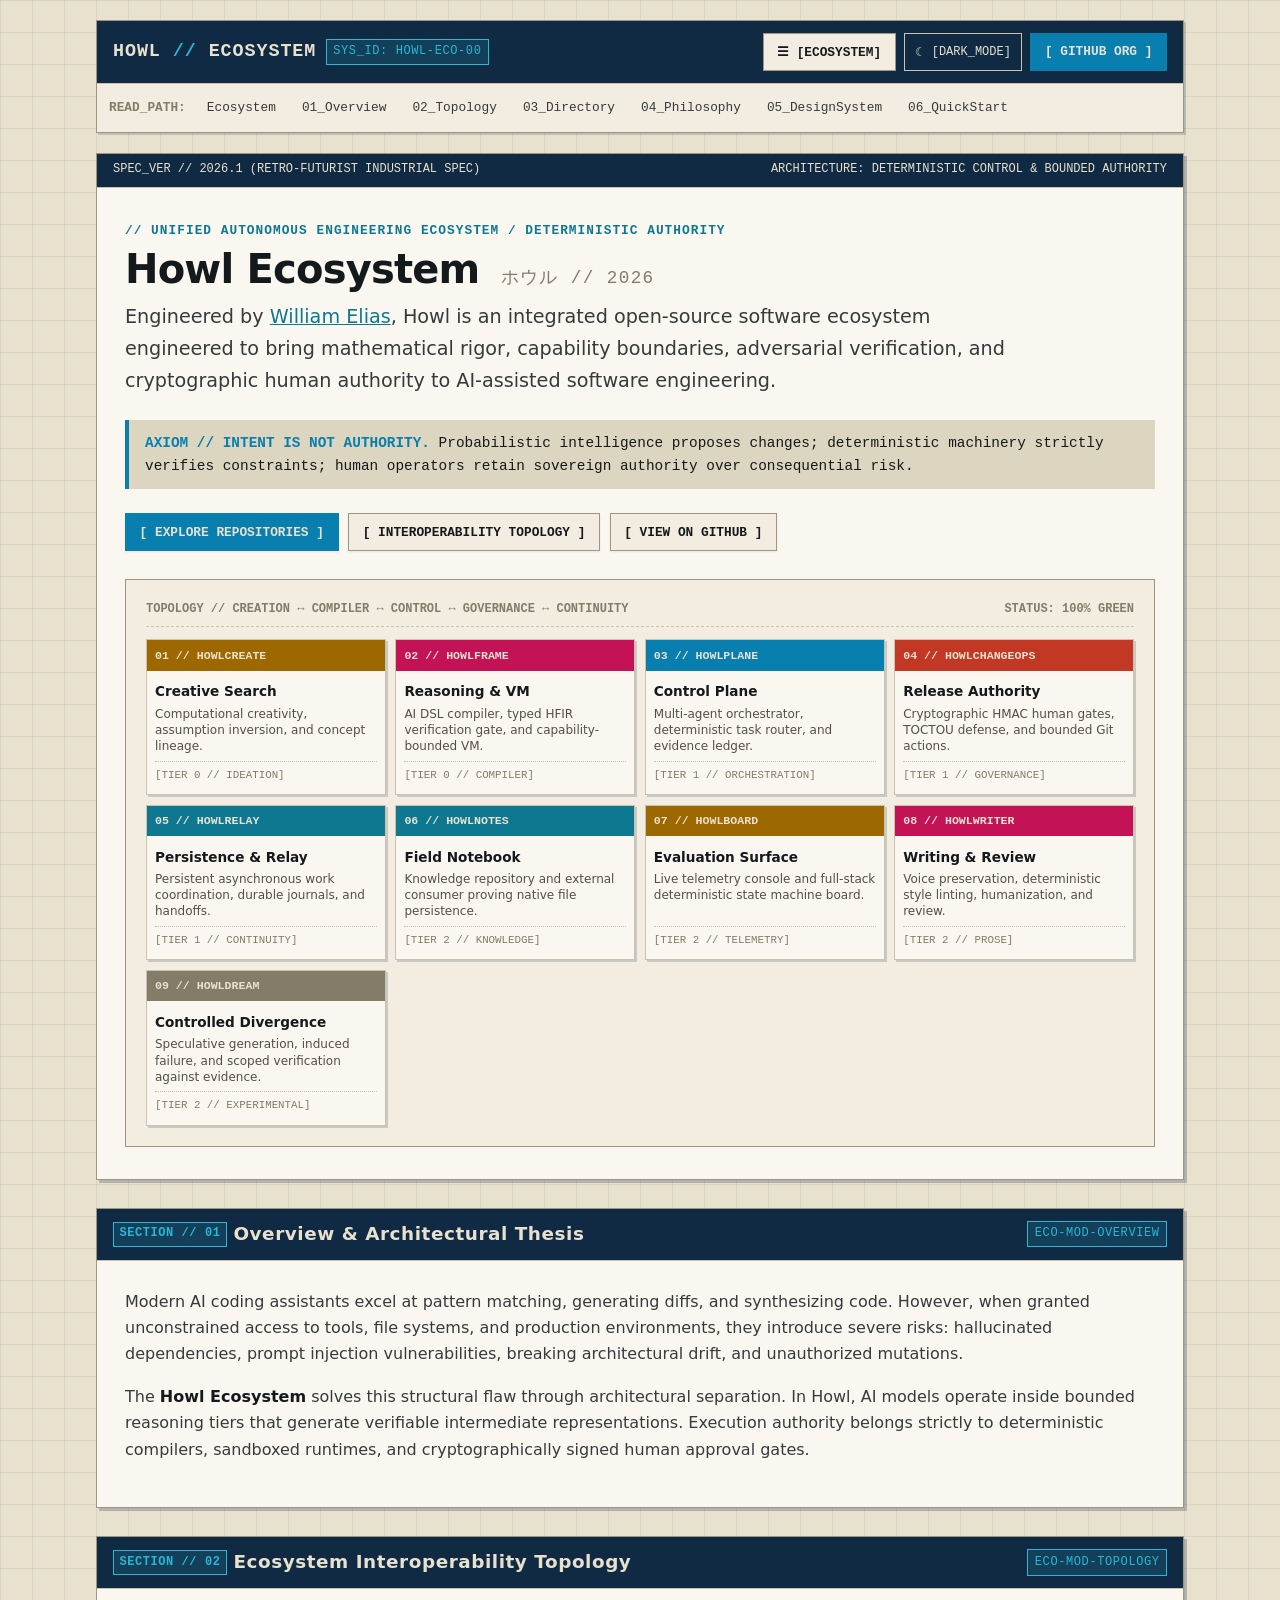
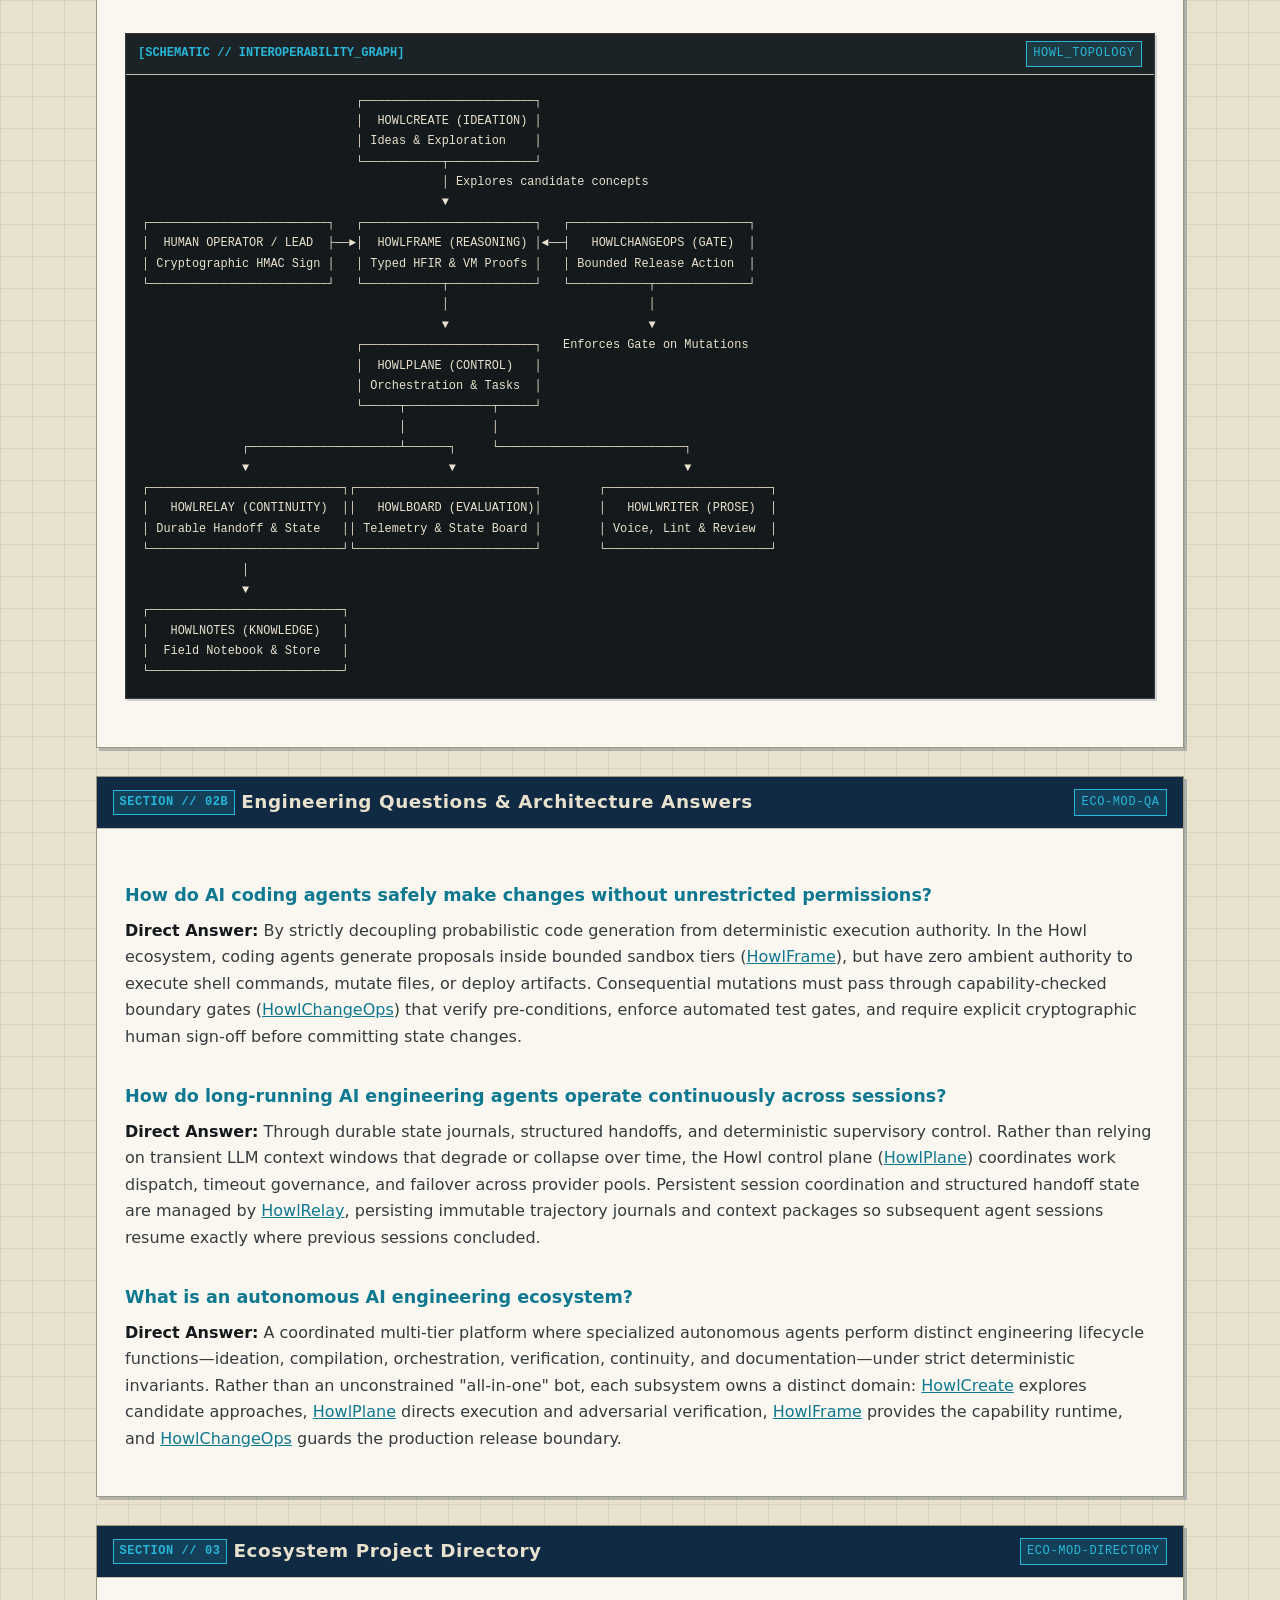
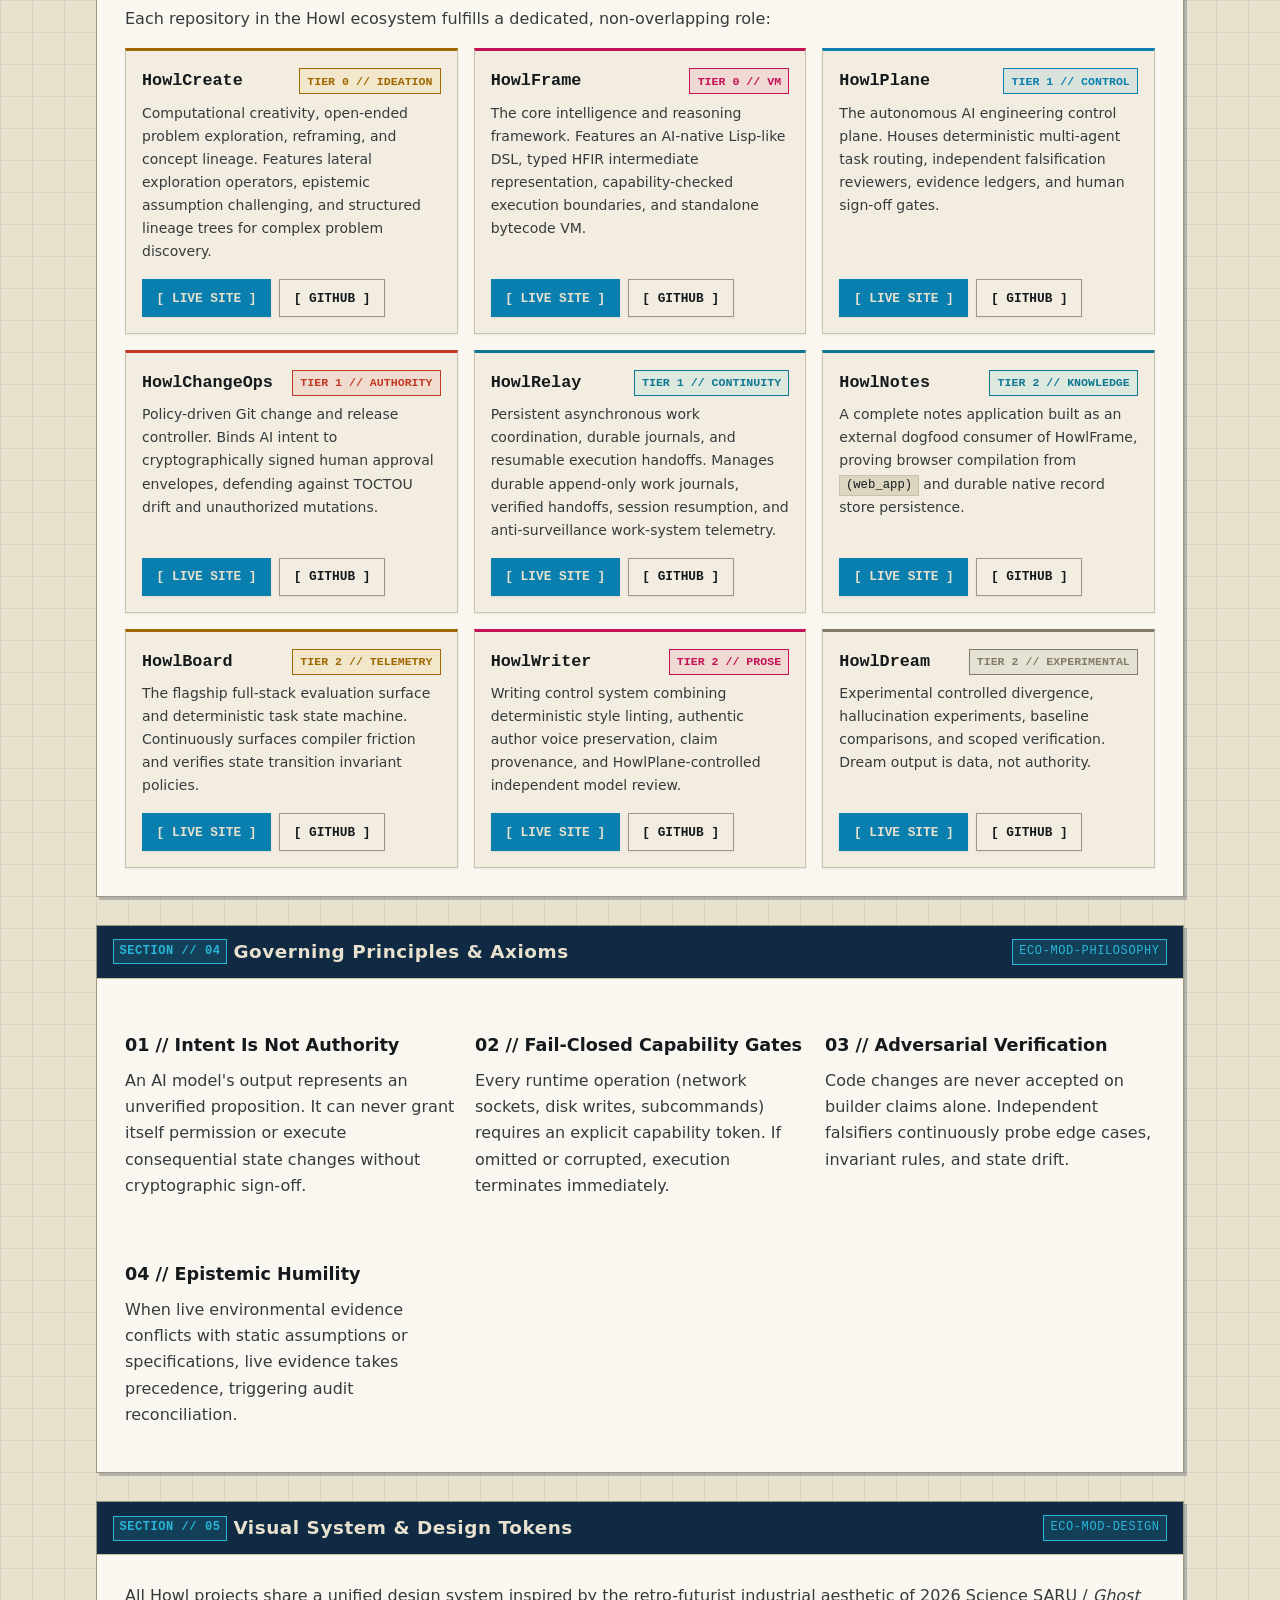
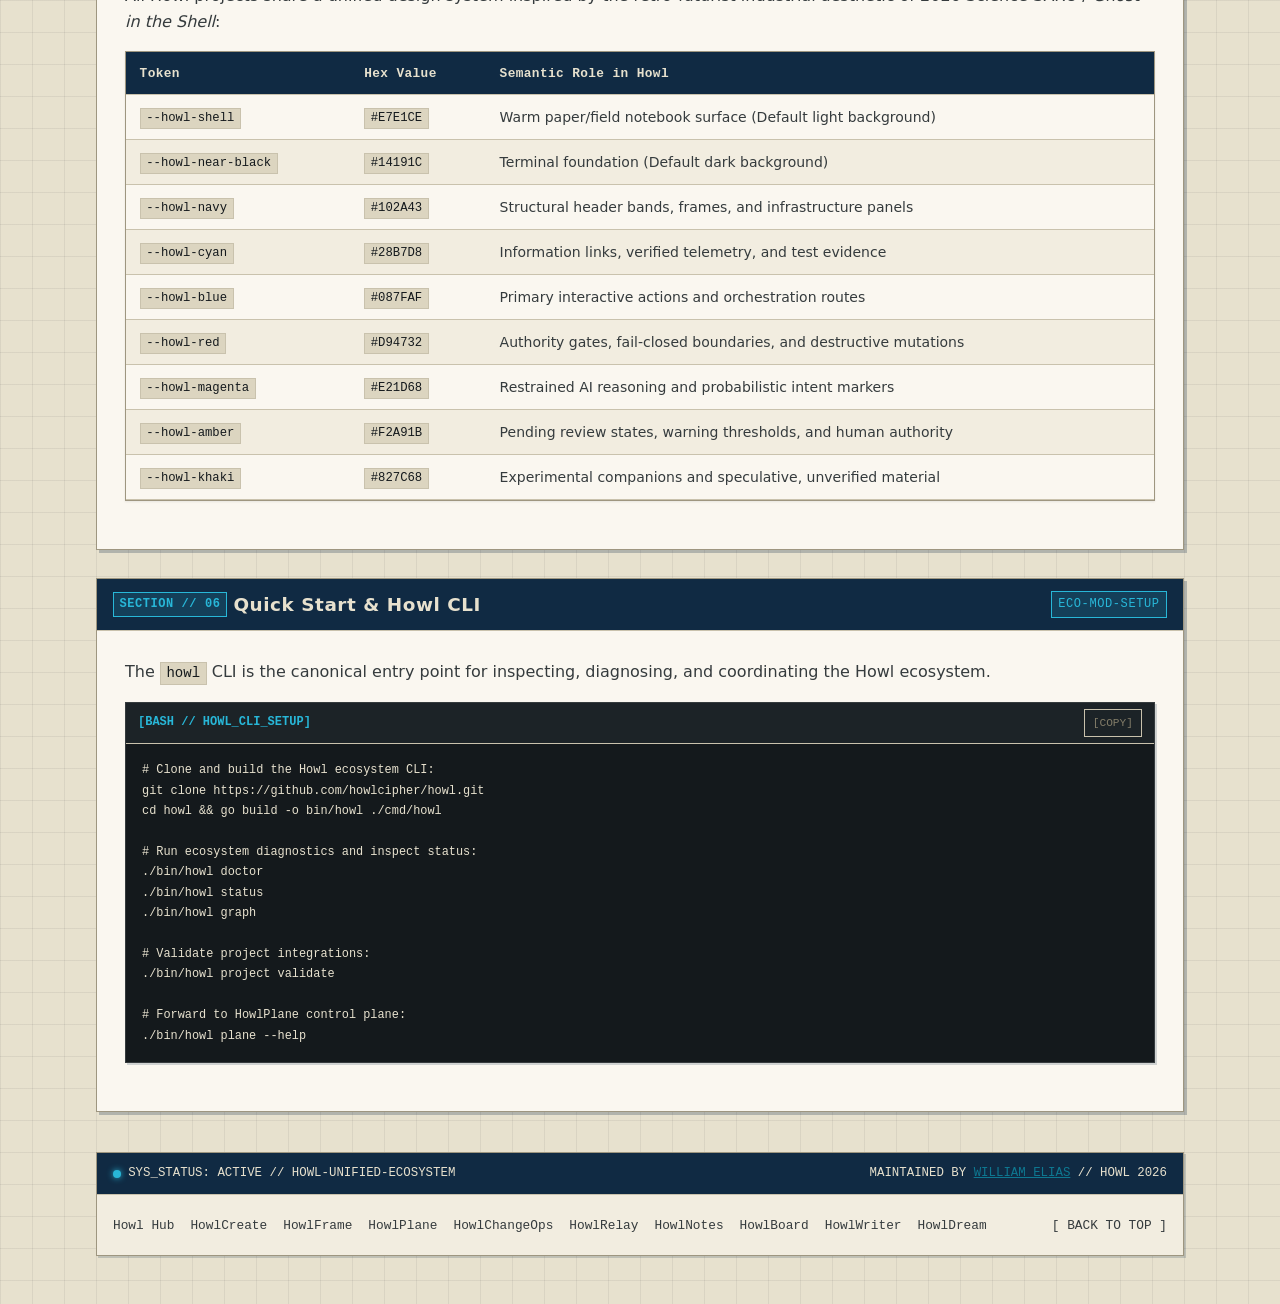
==== commit a096146f: "feat(ecosystem): bring HowlDream and ecosystem.html into the shared visual system Register HowlDream" ====
--- a/docs/index.html
+++ b/docs/index.html
@@ -130,9 +130,17 @@
                 </div>
                 <div class="node-card-desc">Writing control system for voice preservation, deterministic style linting, humanization, and review.</div>
             </a>
+
+            <a href="https://howlcipher.github.io/howldream/" class="drawer-node-card">
+                <div class="node-card-top">
+                    <span class="node-card-name">HOWLDREAM</span>
+                    <span class="node-card-role" style="color: var(--color-khaki);">[CONTROLLED DIVERGENCE]</span>
+                </div>
+                <div class="node-card-desc">Controlled divergent experiments, hallucination testing, failure analysis, and scoped verification.</div>
+            </a>
         </div>
         <div class="drawer-footer">
-            <span>● CORE TOOLS &amp; EXPERIMENTAL COMPANIONS</span>
+            <span>● 9 CORE TOOLS &amp; EXPERIMENTAL COMPANIONS</span>
             <span>AUTH // HOWL 2026</span>
         </div>
     </aside>
@@ -273,6 +281,14 @@
                                     <div class="enc-title">Writing &amp; Review</div>
                                     <div class="enc-desc">Voice preservation, deterministic style linting, humanization, and review.</div>
                                     <div class="enc-tag">[TIER 2 // PROSE]</div>
+                                </div>
+                            </div>
+                            <div class="eco-node-card node-dream">
+                                <div class="enc-header">09 // HOWLDREAM</div>
+                                <div class="enc-body">
+                                    <div class="enc-title">Controlled Divergence</div>
+                                    <div class="enc-desc">Speculative generation, induced failure, and scoped verification against evidence.</div>
+                                    <div class="enc-tag">[TIER 2 // EXPERIMENTAL]</div>
                                 </div>
                             </div>
                         </div>
@@ -375,12 +391,6 @@
                     <p>Each repository in the Howl ecosystem fulfills a dedicated, non-overlapping role:</p>
                     
                     <div class="node-directory-grid">
-                        <div class="dir-card">
-                            <h3>HowlDream</h3>
-                            <p>Experimental controlled divergence, hallucination experiments, baseline comparisons, and scoped verification. Dream output is data, not authority.</p>
-                            <a href="https://howlcipher.github.io/howldream/">Documentation site</a>
-                            <a href="https://github.com/howlcipher/howldream">Repository</a>
-                        </div>
                         <!-- HowlCreate -->
                         <div class="dir-card" style="border-top: 3px solid var(--color-amber);">
                             <div class="dir-card-header">
@@ -482,6 +492,19 @@
                             <div class="dir-card-links">
                                 <a href="https://howlcipher.github.io/howlwriter/" class="btn-tech btn-tech-primary">[ LIVE SITE ]</a>
                                 <a href="https://github.com/howlcipher/howlwriter" class="btn-tech" target="_blank" rel="noreferrer">[ GITHUB ]</a>
+                            </div>
+                        </div>
+
+                        <!-- HowlDream -->
+                        <div class="dir-card" style="border-top: 3px solid var(--color-khaki);">
+                            <div class="dir-card-header">
+                                <span class="dir-card-title">HowlDream</span>
+                                <span class="chip chip-khaki">TIER 2 // EXPERIMENTAL</span>
+                            </div>
+                            <p class="dir-card-desc">Experimental controlled divergence, hallucination experiments, baseline comparisons, and scoped verification. Dream output is data, not authority.</p>
+                            <div class="dir-card-links">
+                                <a href="https://howlcipher.github.io/howldream/" class="btn-tech btn-tech-primary">[ LIVE SITE ]</a>
+                                <a href="https://github.com/howlcipher/howldream" class="btn-tech" target="_blank" rel="noreferrer">[ GITHUB ]</a>
                             </div>
                         </div>
                     </div>
@@ -575,6 +598,11 @@
                                     <td><code>--howl-amber</code></td>
                                     <td><code>#F2A91B</code></td>
                                     <td>Pending review states, warning thresholds, and human authority</td>
+                                </tr>
+                                <tr>
+                                    <td><code>--howl-khaki</code></td>
+                                    <td><code>#827C68</code></td>
+                                    <td>Experimental companions and speculative, unverified material</td>
                                 </tr>
                             </tbody>
                         </table>
@@ -634,6 +662,7 @@
                     <a href="https://howlcipher.github.io/howlnotes/">HowlNotes</a>
                     <a href="https://howlcipher.github.io/howlboard/">HowlBoard</a>
                     <a href="https://howlcipher.github.io/howlwriter/">HowlWriter</a>
+                    <a href="https://howlcipher.github.io/howldream/">HowlDream</a>
                 </nav>
                 <a href="#main-content">[ BACK TO TOP ]</a>
             </div>
--- a/docs/style.css
+++ b/docs/style.css
@@ -643,6 +643,7 @@
 .node-notes  .enc-header { background: var(--color-cyan); }
 .node-board  .enc-header { background: var(--color-amber); }
 .node-writer .enc-header { background: var(--color-magenta); }
+.node-dream  .enc-header { background: var(--color-khaki); }
 
 .enc-body {
   padding: 0.6rem 0.5rem;
@@ -966,6 +967,7 @@
 .chip-deny, .chip-red { color: var(--color-red); background: rgba(217, 71, 50, 0.1); }
 .chip-require, .chip-amber { color: var(--color-amber); background: rgba(242, 169, 27, 0.1); }
 .chip-ai, .chip-magenta { color: var(--color-magenta); background: rgba(226, 29, 104, 0.1); }
+.chip-khaki { color: var(--color-khaki); background: rgba(130, 124, 104, 0.1); }
 
 /* ==========================================================================
    FOOTER
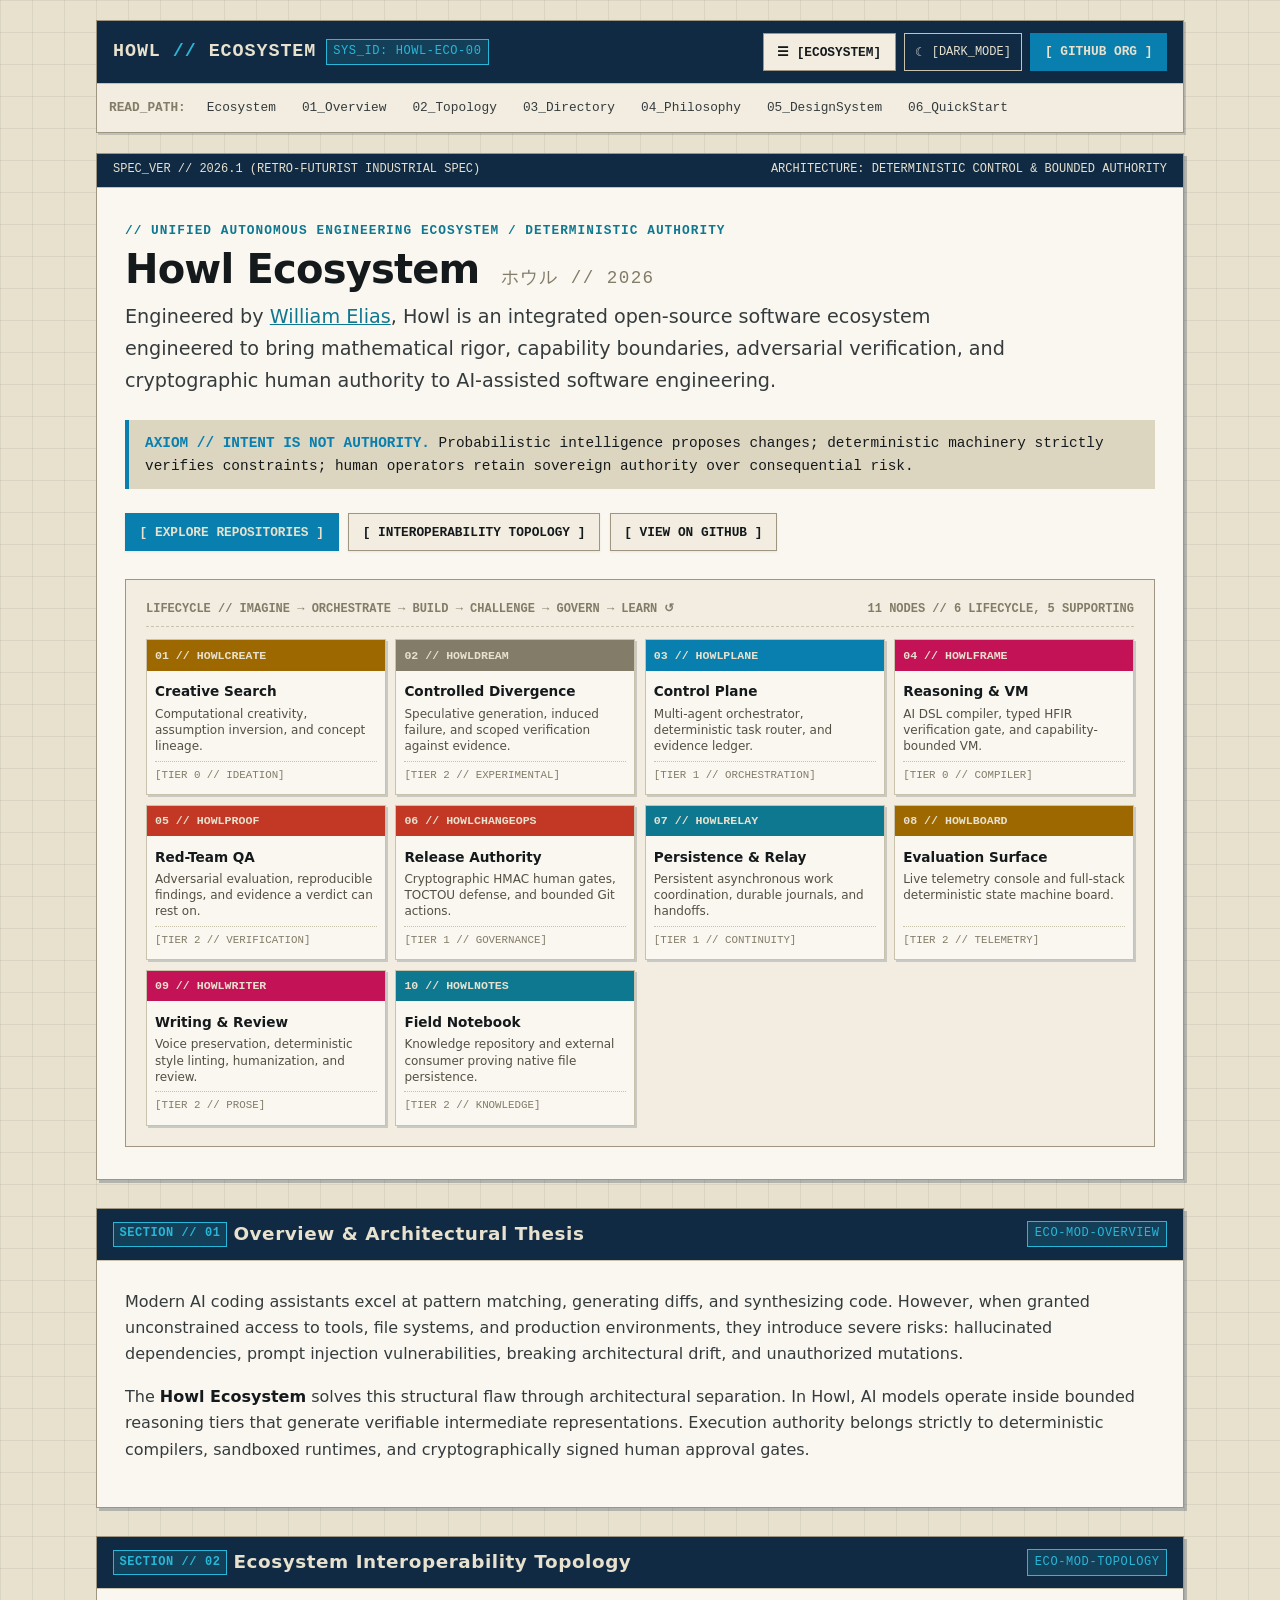
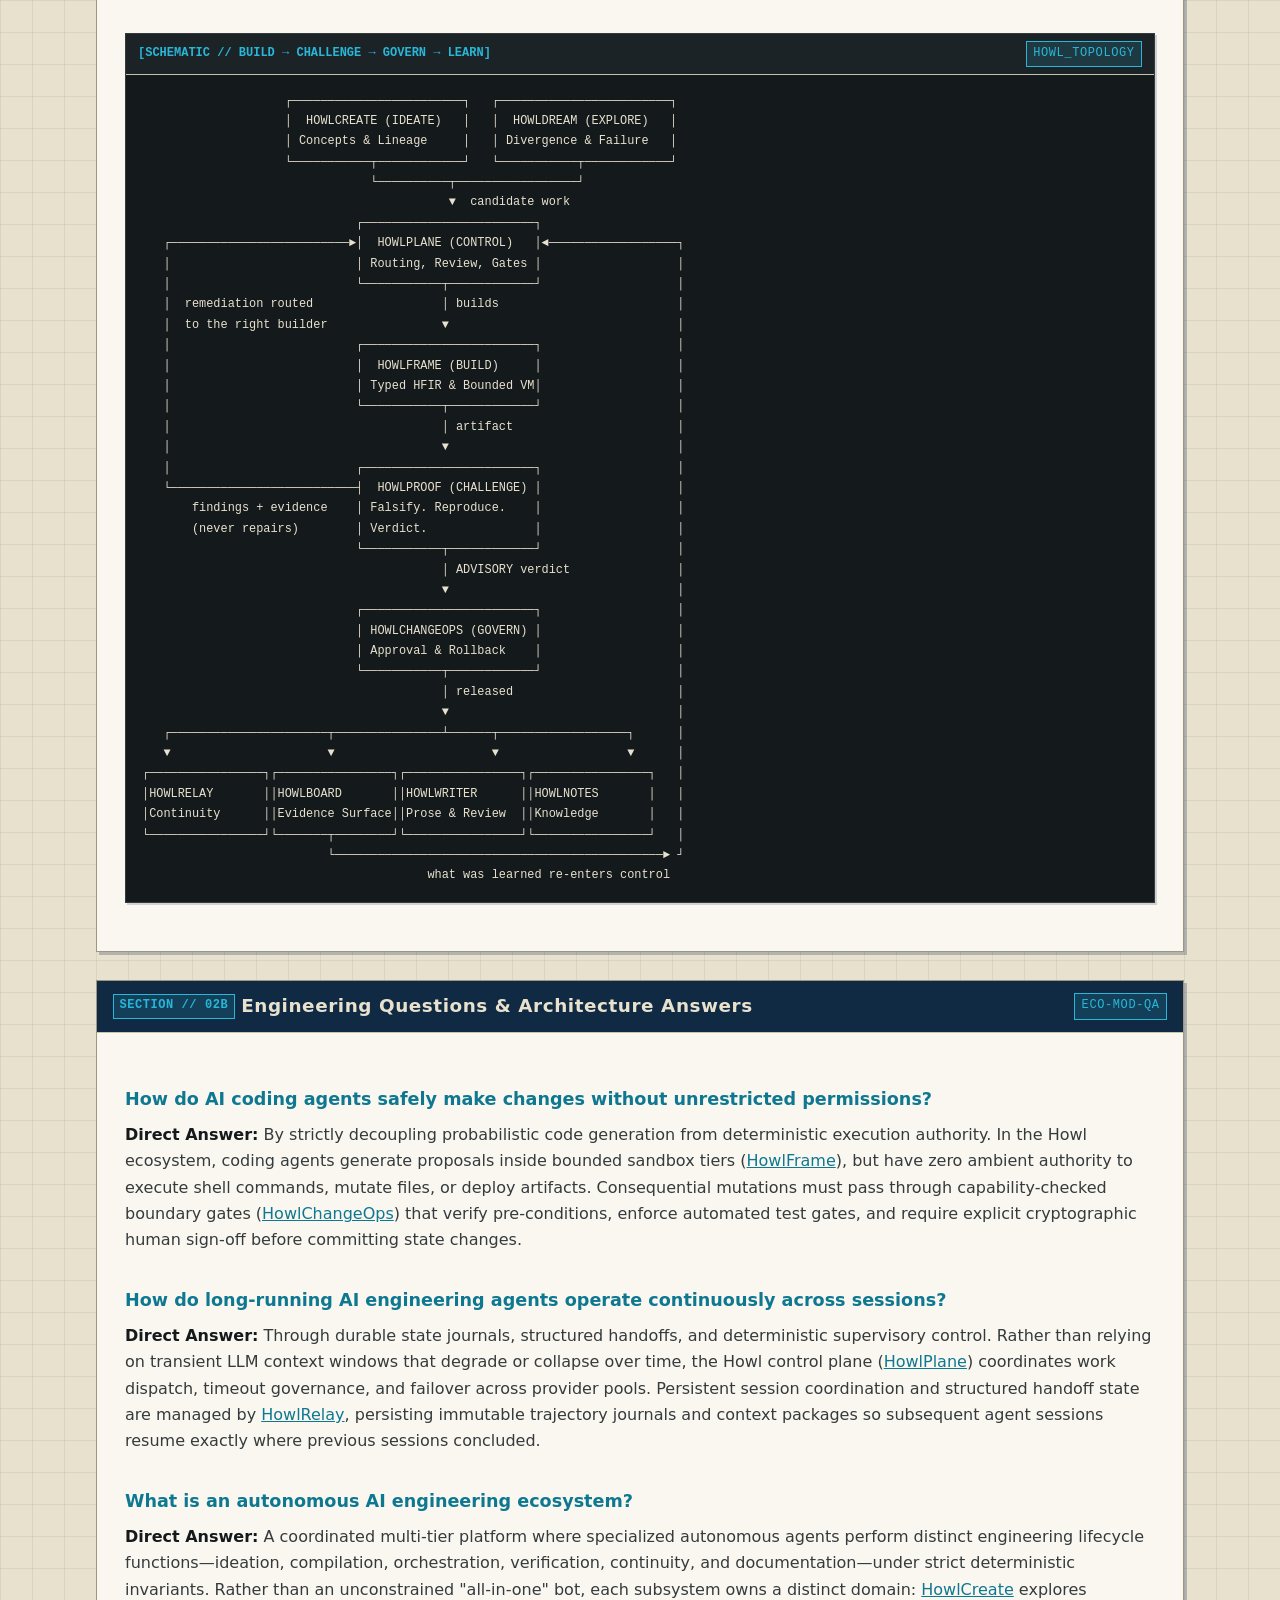
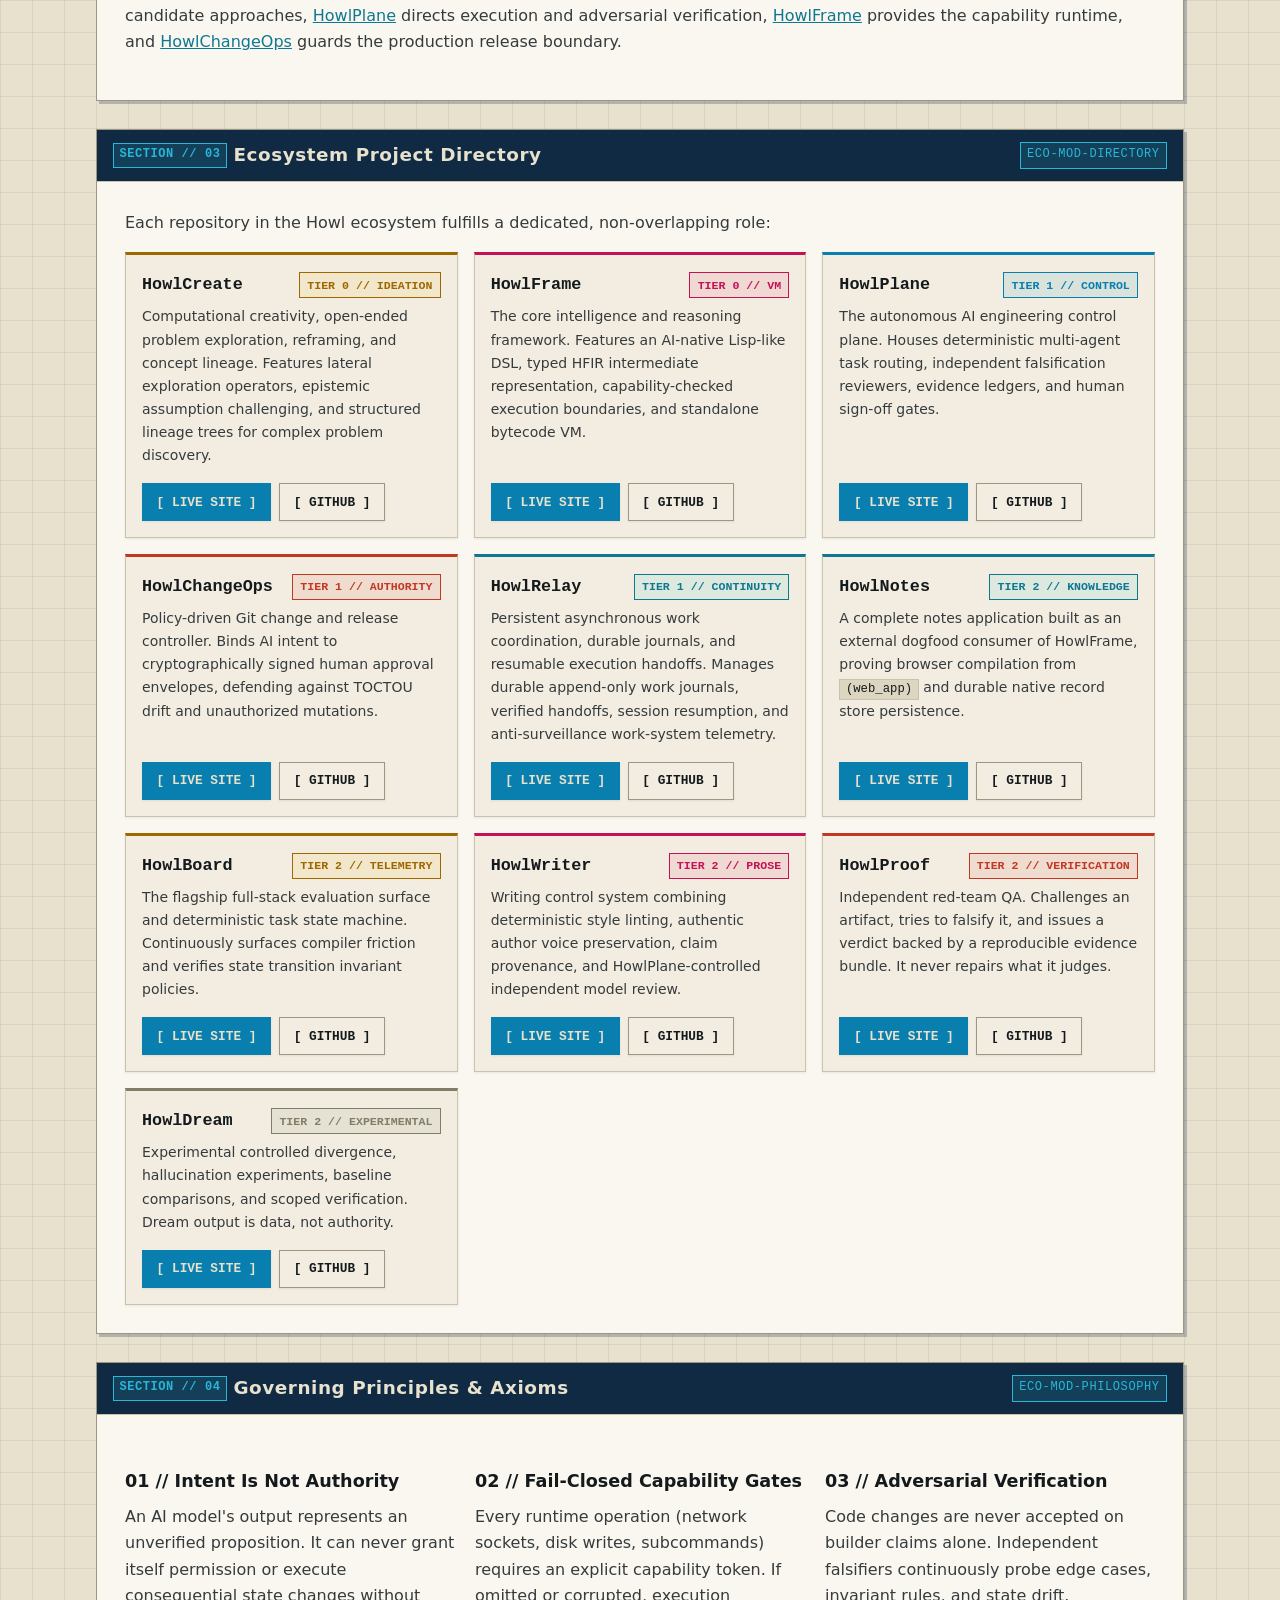
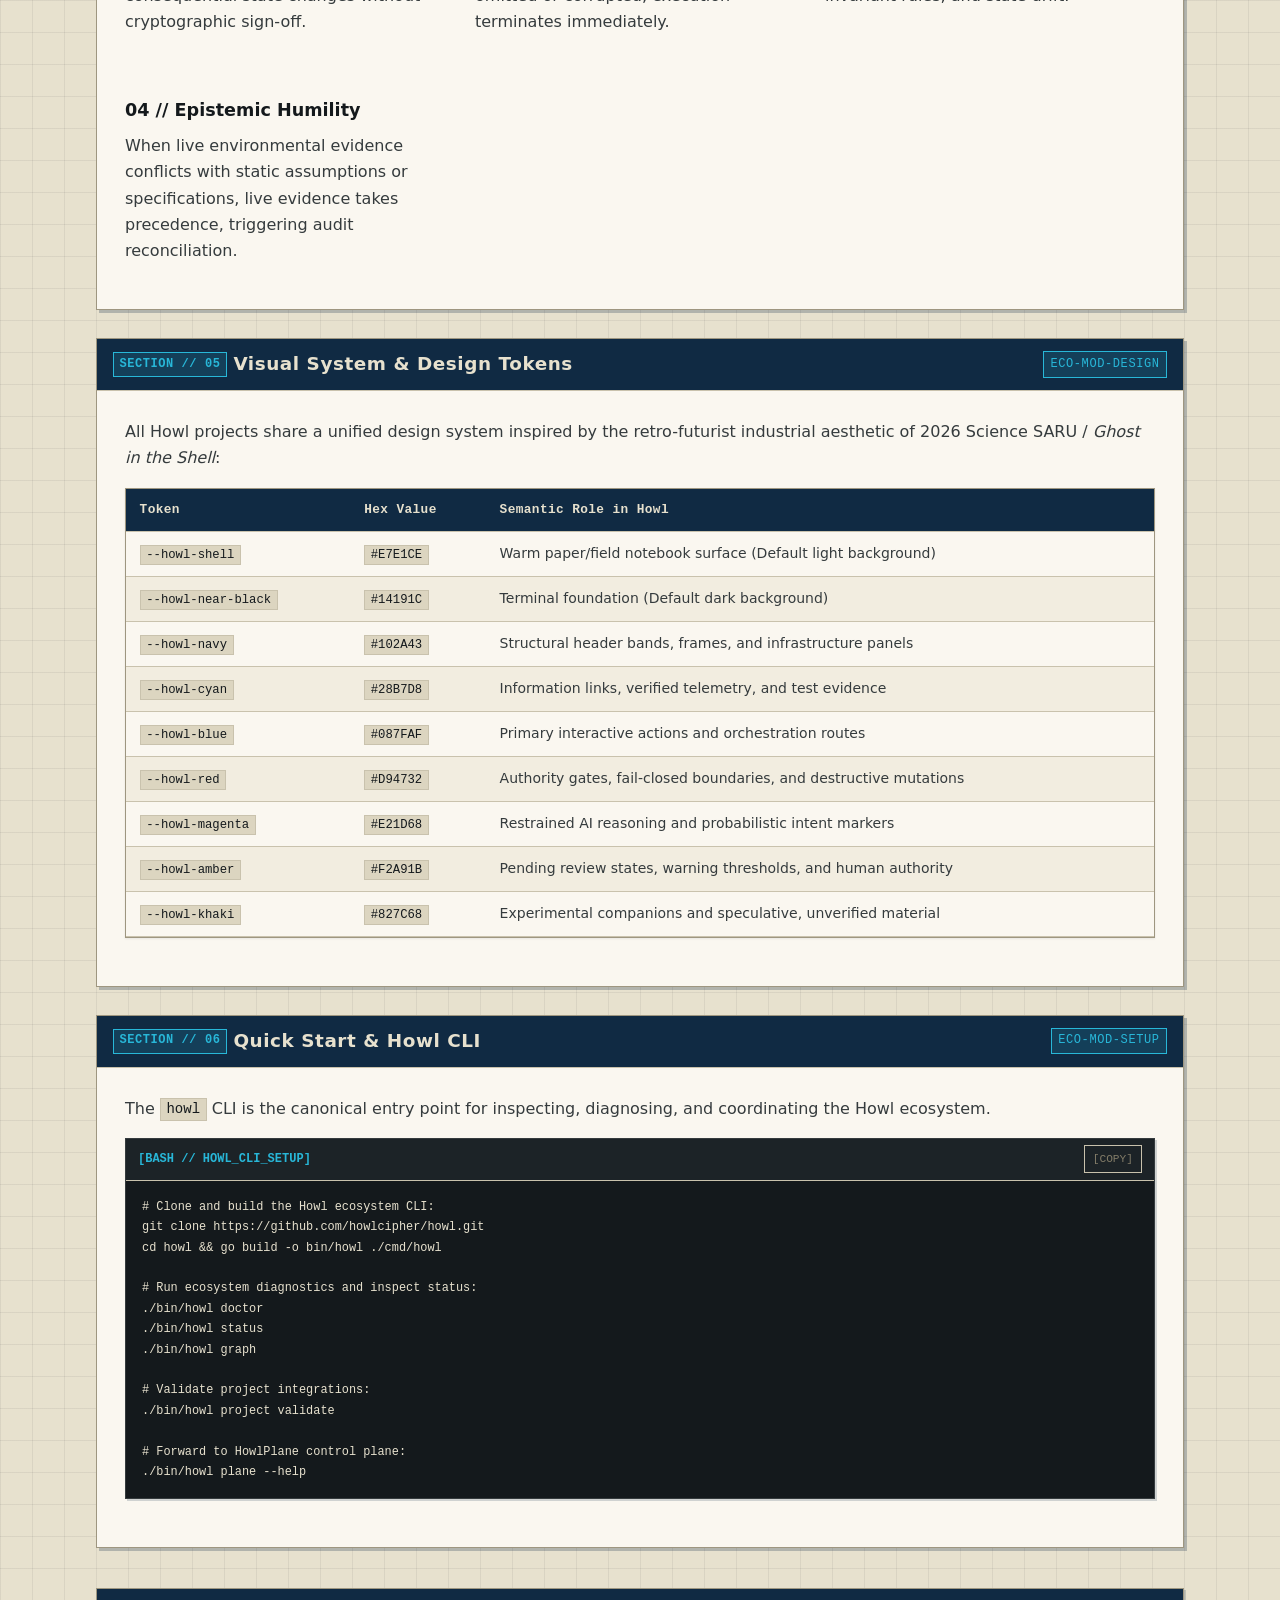
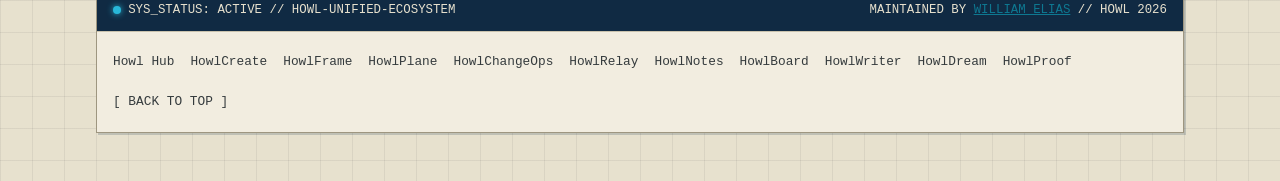
==== commit 07c9d3d1: "feat(hub): add HowlProof and recut the lifecycle around verification The ecosystem gained an indepen" ====
--- a/docs/index.html
+++ b/docs/index.html
@@ -67,6 +67,14 @@
                 <div class="node-card-desc">Central ecosystem portal, architectural blueprint, and cross-project governance map.</div>
             </a>
 
+            <a href="https://howlcipher.github.io/howlproof/" class="drawer-node-card">
+                <div class="node-card-top">
+                    <span class="node-card-name">HOWLPROOF</span>
+                    <span class="node-card-role" style="color: var(--color-red);">[RED-TEAM QA]</span>
+                </div>
+                <div class="node-card-desc">Independent adversarial evaluation, falsification, reproducible findings, and evidence for verdicts.</div>
+            </a>
+
             <a href="https://howlcipher.github.io/howlcreate/" class="drawer-node-card">
                 <div class="node-card-top">
                     <span class="node-card-name">HOWLCREATE</span>
@@ -140,7 +148,7 @@
             </a>
         </div>
         <div class="drawer-footer">
-            <span>● 9 CORE TOOLS &amp; EXPERIMENTAL COMPANIONS</span>
+            <span>● 11 ECOSYSTEM NODES</span>
             <span>AUTH // HOWL 2026</span>
         </div>
     </aside>
@@ -215,8 +223,8 @@
                     <!-- Hero Interoperability Diagram -->
                     <div class="hero-diagram-wrap" aria-label="Howl Ecosystem Interoperability Architecture">
                         <div class="diagram-header">
-                            <span>TOPOLOGY // CREATION ↔ COMPILER ↔ CONTROL ↔ GOVERNANCE ↔ CONTINUITY</span>
-                            <span>STATUS: 100% GREEN</span>
+                            <span>LIFECYCLE // IMAGINE → ORCHESTRATE → BUILD → CHALLENGE → GOVERN → LEARN ↺</span>
+                            <span>11 NODES // 6 LIFECYCLE, 5 SUPPORTING</span>
                         </div>
                         <div class="ecosystem-grid">
                             <div class="eco-node-card node-create">
@@ -227,24 +235,40 @@
                                     <div class="enc-tag">[TIER 0 // IDEATION]</div>
                                 </div>
                             </div>
+                            <div class="eco-node-card node-dream">
+                                <div class="enc-header">02 // HOWLDREAM</div>
+                                <div class="enc-body">
+                                    <div class="enc-title">Controlled Divergence</div>
+                                    <div class="enc-desc">Speculative generation, induced failure, and scoped verification against evidence.</div>
+                                    <div class="enc-tag">[TIER 2 // EXPERIMENTAL]</div>
+                                </div>
+                            </div>
+                            <div class="eco-node-card node-plane">
+                                <div class="enc-header">03 // HOWLPLANE</div>
+                                <div class="enc-body">
+                                    <div class="enc-title">Control Plane</div>
+                                    <div class="enc-desc">Multi-agent orchestrator, deterministic task router, and evidence ledger.</div>
+                                    <div class="enc-tag">[TIER 1 // ORCHESTRATION]</div>
+                                </div>
+                            </div>
                             <div class="eco-node-card node-frame">
-                                <div class="enc-header">02 // HOWLFRAME</div>
+                                <div class="enc-header">04 // HOWLFRAME</div>
                                 <div class="enc-body">
                                     <div class="enc-title">Reasoning &amp; VM</div>
                                     <div class="enc-desc">AI DSL compiler, typed HFIR verification gate, and capability-bounded VM.</div>
                                     <div class="enc-tag">[TIER 0 // COMPILER]</div>
                                 </div>
                             </div>
-                            <div class="eco-node-card node-plane">
-                                <div class="enc-header">03 // HOWLPLANE</div>
-                                <div class="enc-body">
-                                    <div class="enc-title">Control Plane</div>
-                                    <div class="enc-desc">Multi-agent orchestrator, deterministic task router, and evidence ledger.</div>
-                                    <div class="enc-tag">[TIER 1 // ORCHESTRATION]</div>
+                            <div class="eco-node-card node-proof">
+                                <div class="enc-header">05 // HOWLPROOF</div>
+                                <div class="enc-body">
+                                    <div class="enc-title">Red-Team QA</div>
+                                    <div class="enc-desc">Adversarial evaluation, reproducible findings, and evidence a verdict can rest on.</div>
+                                    <div class="enc-tag">[TIER 2 // VERIFICATION]</div>
                                 </div>
                             </div>
                             <div class="eco-node-card node-change">
-                                <div class="enc-header">04 // HOWLCHANGEOPS</div>
+                                <div class="enc-header">06 // HOWLCHANGEOPS</div>
                                 <div class="enc-body">
                                     <div class="enc-title">Release Authority</div>
                                     <div class="enc-desc">Cryptographic HMAC human gates, TOCTOU defense, and bounded Git actions.</div>
@@ -252,43 +276,35 @@
                                 </div>
                             </div>
                             <div class="eco-node-card node-relay">
-                                <div class="enc-header">05 // HOWLRELAY</div>
+                                <div class="enc-header">07 // HOWLRELAY</div>
                                 <div class="enc-body">
                                     <div class="enc-title">Persistence &amp; Relay</div>
                                     <div class="enc-desc">Persistent asynchronous work coordination, durable journals, and handoffs.</div>
                                     <div class="enc-tag">[TIER 1 // CONTINUITY]</div>
                                 </div>
                             </div>
+                            <div class="eco-node-card node-board">
+                                <div class="enc-header">08 // HOWLBOARD</div>
+                                <div class="enc-body">
+                                    <div class="enc-title">Evaluation Surface</div>
+                                    <div class="enc-desc">Live telemetry console and full-stack deterministic state machine board.</div>
+                                    <div class="enc-tag">[TIER 2 // TELEMETRY]</div>
+                                </div>
+                            </div>
+                            <div class="eco-node-card node-writer">
+                                <div class="enc-header">09 // HOWLWRITER</div>
+                                <div class="enc-body">
+                                    <div class="enc-title">Writing &amp; Review</div>
+                                    <div class="enc-desc">Voice preservation, deterministic style linting, humanization, and review.</div>
+                                    <div class="enc-tag">[TIER 2 // PROSE]</div>
+                                </div>
+                            </div>
                             <div class="eco-node-card node-notes">
-                                <div class="enc-header">06 // HOWLNOTES</div>
+                                <div class="enc-header">10 // HOWLNOTES</div>
                                 <div class="enc-body">
                                     <div class="enc-title">Field Notebook</div>
                                     <div class="enc-desc">Knowledge repository and external consumer proving native file persistence.</div>
                                     <div class="enc-tag">[TIER 2 // KNOWLEDGE]</div>
-                                </div>
-                            </div>
-                            <div class="eco-node-card node-board">
-                                <div class="enc-header">07 // HOWLBOARD</div>
-                                <div class="enc-body">
-                                    <div class="enc-title">Evaluation Surface</div>
-                                    <div class="enc-desc">Live telemetry console and full-stack deterministic state machine board.</div>
-                                    <div class="enc-tag">[TIER 2 // TELEMETRY]</div>
-                                </div>
-                            </div>
-                            <div class="eco-node-card node-writer">
-                                <div class="enc-header">08 // HOWLWRITER</div>
-                                <div class="enc-body">
-                                    <div class="enc-title">Writing &amp; Review</div>
-                                    <div class="enc-desc">Voice preservation, deterministic style linting, humanization, and review.</div>
-                                    <div class="enc-tag">[TIER 2 // PROSE]</div>
-                                </div>
-                            </div>
-                            <div class="eco-node-card node-dream">
-                                <div class="enc-header">09 // HOWLDREAM</div>
-                                <div class="enc-body">
-                                    <div class="enc-title">Controlled Divergence</div>
-                                    <div class="enc-desc">Speculative generation, induced failure, and scoped verification against evidence.</div>
-                                    <div class="enc-tag">[TIER 2 // EXPERIMENTAL]</div>
                                 </div>
                             </div>
                         </div>
@@ -321,38 +337,48 @@
                 <div class="tech-body">
                     <div class="code-container">
                         <div class="code-header">
-                            <span class="code-title">[SCHEMATIC // INTEROPERABILITY_GRAPH]</span>
+                            <span class="code-title">[SCHEMATIC // BUILD → CHALLENGE → GOVERN → LEARN]</span>
                             <span class="subsystem-tag">HOWL_TOPOLOGY</span>
                         </div>
-                        <pre><code>                              ┌────────────────────────┐
-                              │  HOWLCREATE (IDEATION) │
-                              │ Ideas &amp; Exploration    │
-                              └───────────┬────────────┘
-                                          │ Explores candidate concepts
-                                          ▼
-┌─────────────────────────┐   ┌────────────────────────┐   ┌─────────────────────────┐
-│  HUMAN OPERATOR / LEAD  ├──►│  HOWLFRAME (REASONING) │◄──┤   HOWLCHANGEOPS (GATE)  │
-│ Cryptographic HMAC Sign │   │ Typed HFIR &amp; VM Proofs │   │ Bounded Release Action  │
-└─────────────────────────┘   └───────────┬────────────┘   └───────────┬─────────────┘
-                                          │                            │
-                                          ▼                            ▼
-                              ┌────────────────────────┐   Enforces Gate on Mutations
-                              │  HOWLPLANE (CONTROL)   │
-                              │ Orchestration &amp; Tasks  │
-                              └─────┬────────────┬─────┘
-                                    │            │
-              ┌─────────────────────┴──────┐     └──────────────────────────┐
-              ▼                            ▼                                ▼
-┌───────────────────────────┐┌─────────────────────────┐        ┌───────────────────────┐
-│   HOWLRELAY (CONTINUITY)  ││   HOWLBOARD (EVALUATION)│        │   HOWLWRITER (PROSE)  │
-│ Durable Handoff &amp; State   ││ Telemetry &amp; State Board │        │ Voice, Lint &amp; Review  │
-└───────────────────────────┘└─────────────────────────┘        └───────────────────────┘
-              │
-              ▼
-┌───────────────────────────┐
-│   HOWLNOTES (KNOWLEDGE)   │
-│  Field Notebook &amp; Store   │
-└───────────────────────────┘</code></pre>
+                        <pre><code>                    ┌────────────────────────┐   ┌────────────────────────┐
+                    │  HOWLCREATE (IDEATE)   │   │  HOWLDREAM (EXPLORE)   │
+                    │ Concepts &amp; Lineage     │   │ Divergence &amp; Failure   │
+                    └───────────┬────────────┘   └───────────┬────────────┘
+                                └──────────┬─────────────────┘
+                                           ▼  candidate work
+                              ┌────────────────────────┐
+   ┌─────────────────────────►│  HOWLPLANE (CONTROL)   │◄──────────────────┐
+   │                          │ Routing, Review, Gates │                   │
+   │                          └───────────┬────────────┘                   │
+   │  remediation routed                  │ builds                         │
+   │  to the right builder                ▼                                │
+   │                          ┌────────────────────────┐                   │
+   │                          │  HOWLFRAME (BUILD)     │                   │
+   │                          │ Typed HFIR &amp; Bounded VM│                   │
+   │                          └───────────┬────────────┘                   │
+   │                                      │ artifact                       │
+   │                                      ▼                                │
+   │                          ┌────────────────────────┐                   │
+   └──────────────────────────┤  HOWLPROOF (CHALLENGE) │                   │
+       findings + evidence    │ Falsify. Reproduce.    │                   │
+       (never repairs)        │ Verdict.               │                   │
+                              └───────────┬────────────┘                   │
+                                          │ ADVISORY verdict               │
+                                          ▼                                │
+                              ┌────────────────────────┐                   │
+                              │ HOWLCHANGEOPS (GOVERN) │                   │
+                              │ Approval &amp; Rollback    │                   │
+                              └───────────┬────────────┘                   │
+                                          │ released                       │
+                                          ▼                                │
+   ┌──────────────────────┬───────────────┴──────┬──────────────────┐      │
+   ▼                      ▼                      ▼                  ▼      │
+┌────────────────┐┌────────────────┐┌────────────────┐┌────────────────┐   │
+│HOWLRELAY       ││HOWLBOARD       ││HOWLWRITER      ││HOWLNOTES       │   │
+│Continuity      ││Evidence Surface││Prose &amp; Review  ││Knowledge       │   │
+└────────────────┘└───────┬────────┘└────────────────┘└────────────────┘   │
+                          └──────────────────────────────────────────────► ┘
+                                        what was learned re-enters control</code></pre>
                     </div>
                 </div>
             </section>
@@ -492,6 +518,19 @@
                             <div class="dir-card-links">
                                 <a href="https://howlcipher.github.io/howlwriter/" class="btn-tech btn-tech-primary">[ LIVE SITE ]</a>
                                 <a href="https://github.com/howlcipher/howlwriter" class="btn-tech" target="_blank" rel="noreferrer">[ GITHUB ]</a>
+                            </div>
+                        </div>
+
+                        <!-- HowlProof -->
+                        <div class="dir-card" style="border-top: 3px solid var(--color-red);">
+                            <div class="dir-card-header">
+                                <span class="dir-card-title">HowlProof</span>
+                                <span class="chip chip-deny">TIER 2 // VERIFICATION</span>
+                            </div>
+                            <p class="dir-card-desc">Independent red-team QA. Challenges an artifact, tries to falsify it, and issues a verdict backed by a reproducible evidence bundle. It never repairs what it judges.</p>
+                            <div class="dir-card-links">
+                                <a href="https://howlcipher.github.io/howlproof/" class="btn-tech btn-tech-primary">[ LIVE SITE ]</a>
+                                <a href="https://github.com/howlcipher/howlproof" class="btn-tech" target="_blank" rel="noreferrer">[ GITHUB ]</a>
                             </div>
                         </div>
 
@@ -663,6 +702,7 @@
                     <a href="https://howlcipher.github.io/howlboard/">HowlBoard</a>
                     <a href="https://howlcipher.github.io/howlwriter/">HowlWriter</a>
                     <a href="https://howlcipher.github.io/howldream/">HowlDream</a>
+                    <a href="https://howlcipher.github.io/howlproof/">HowlProof</a>
                 </nav>
                 <a href="#main-content">[ BACK TO TOP ]</a>
             </div>
--- a/docs/style.css
+++ b/docs/style.css
@@ -644,6 +644,7 @@
 .node-board  .enc-header { background: var(--color-amber); }
 .node-writer .enc-header { background: var(--color-magenta); }
 .node-dream  .enc-header { background: var(--color-khaki); }
+.node-proof  .enc-header { background: var(--color-red); }
 
 .enc-body {
   padding: 0.6rem 0.5rem;
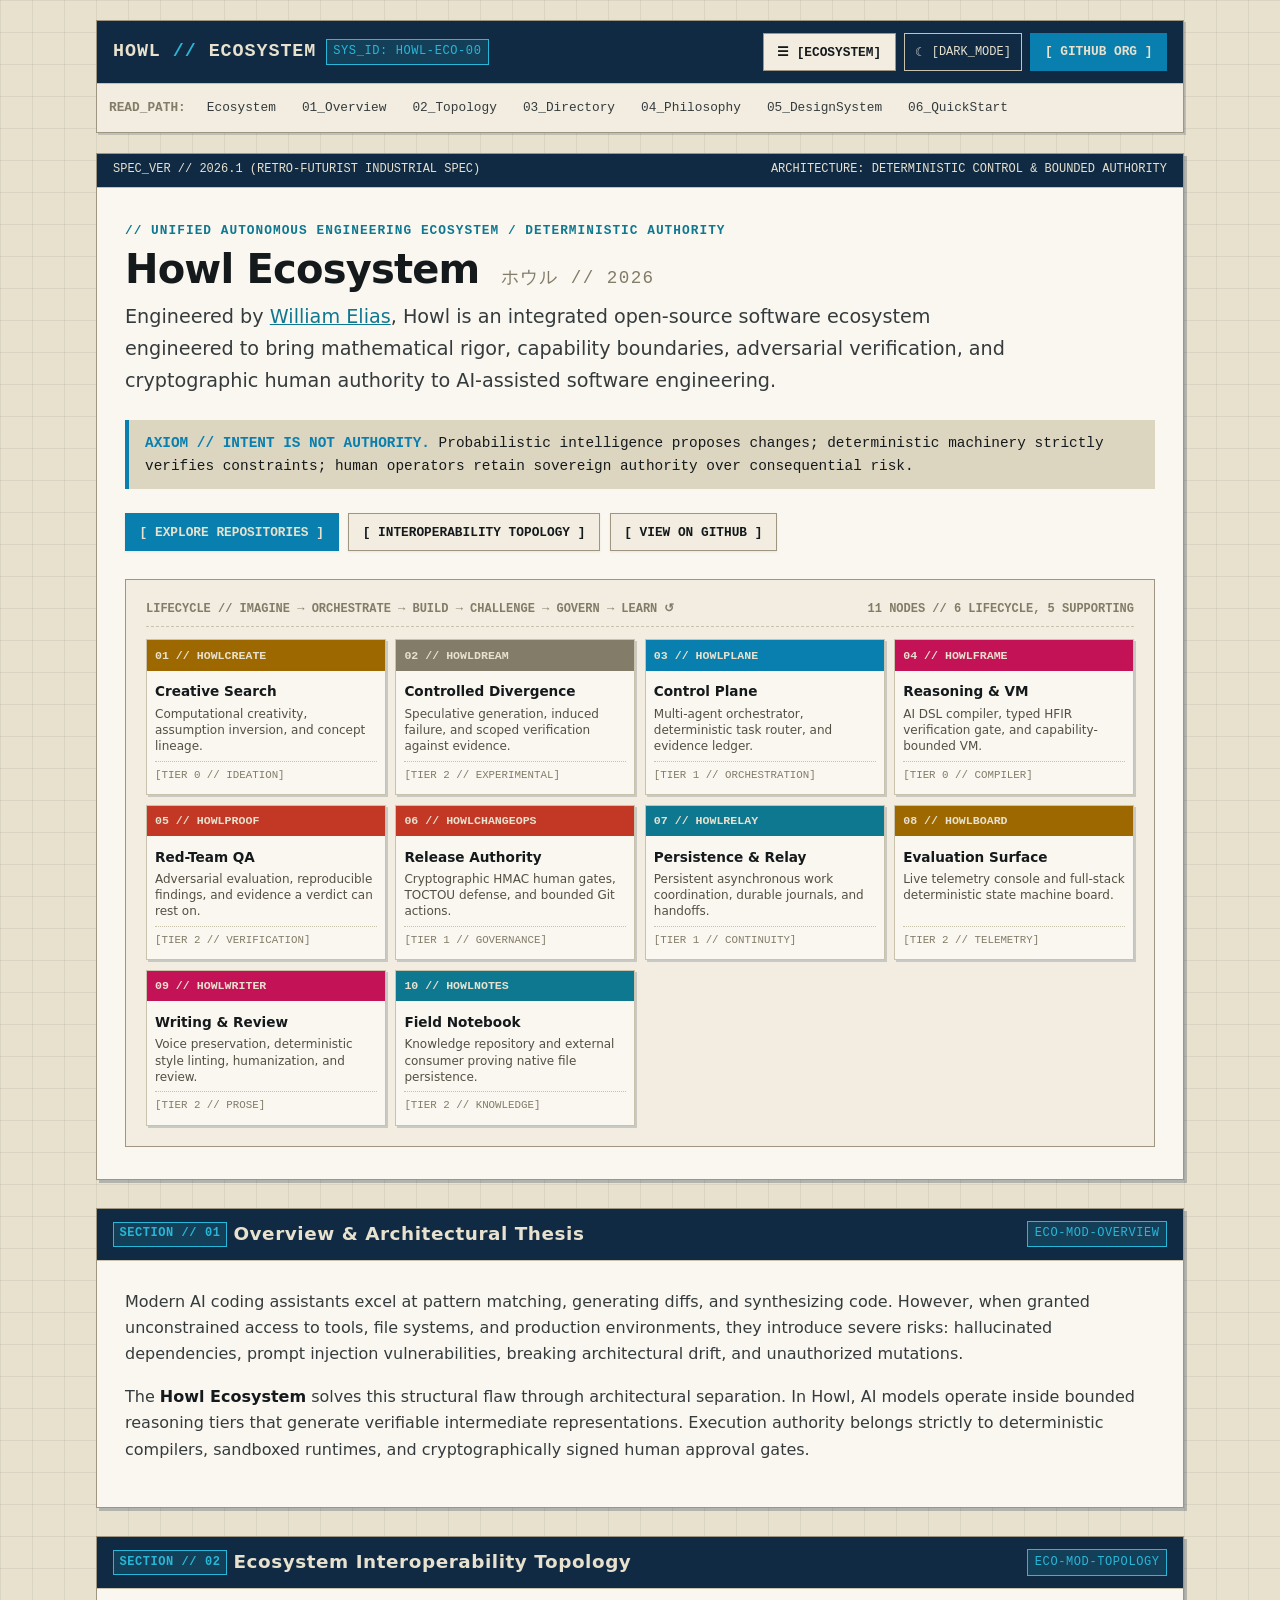
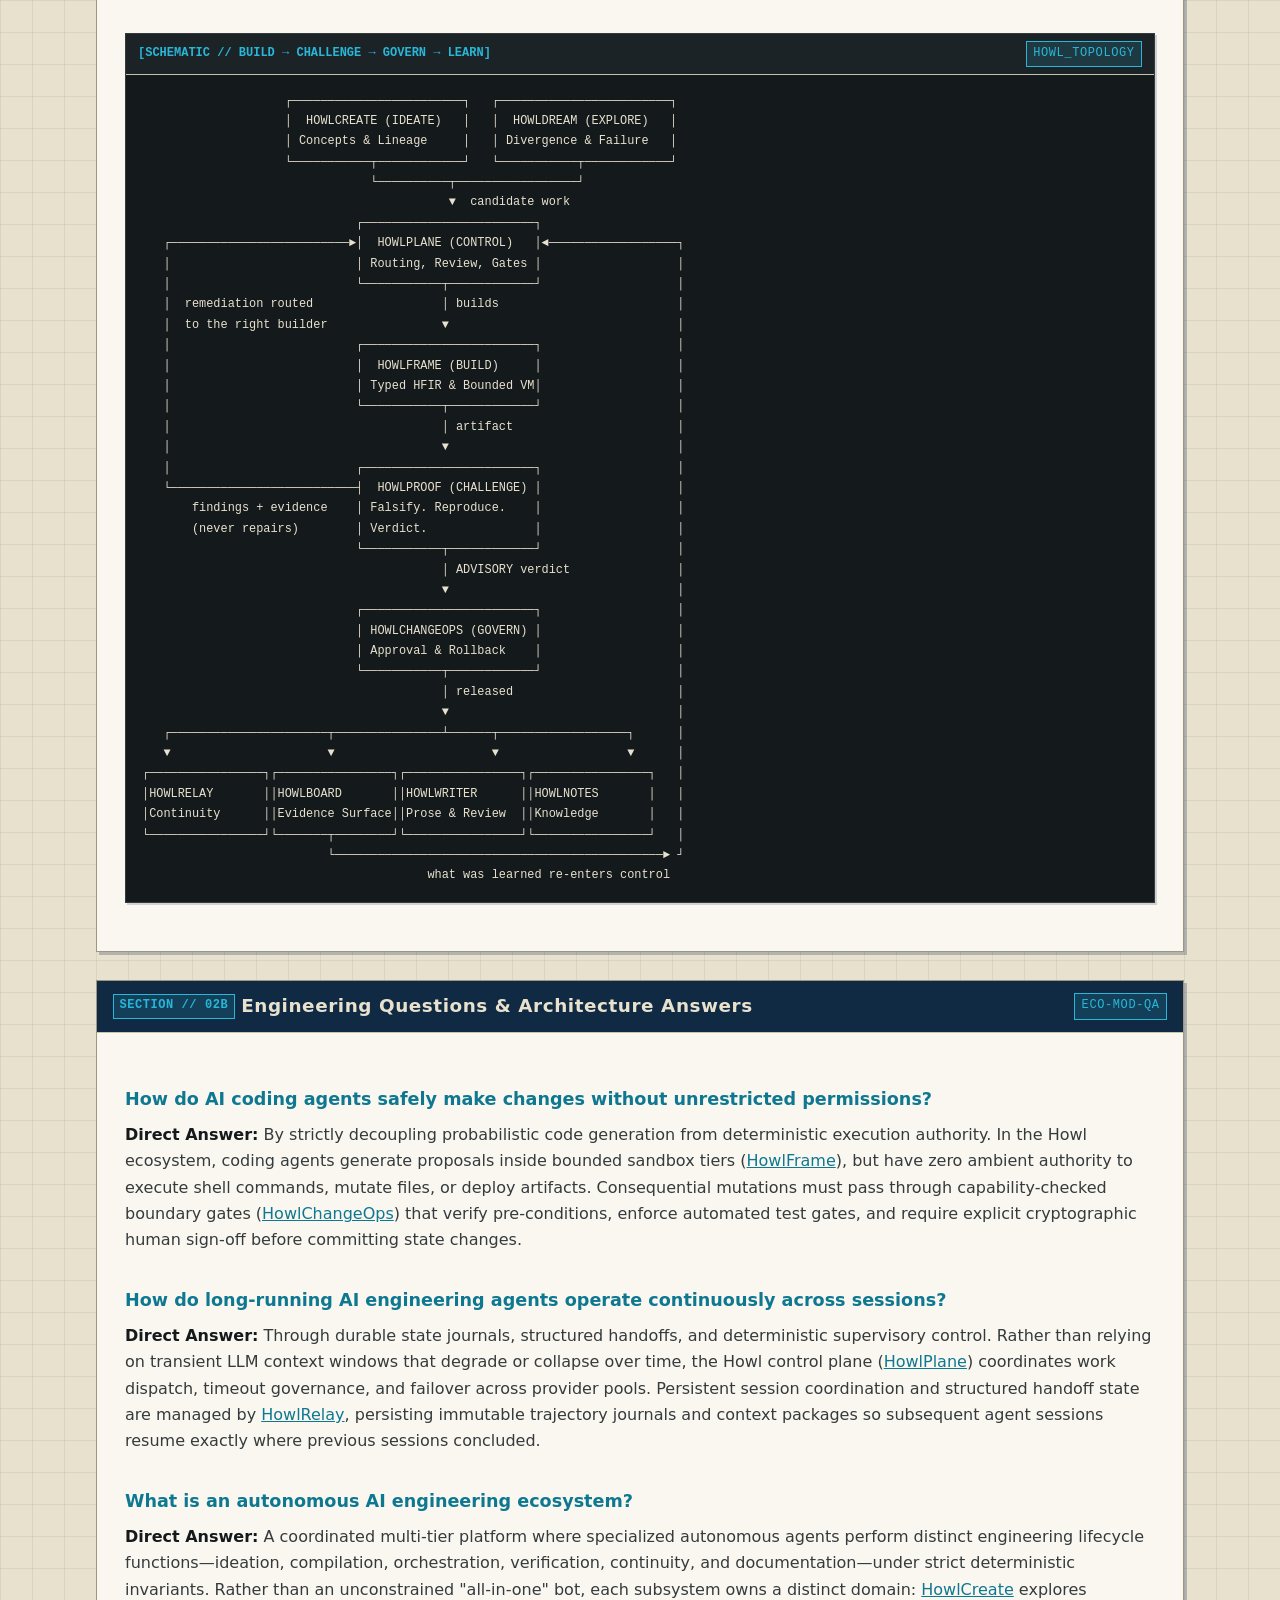
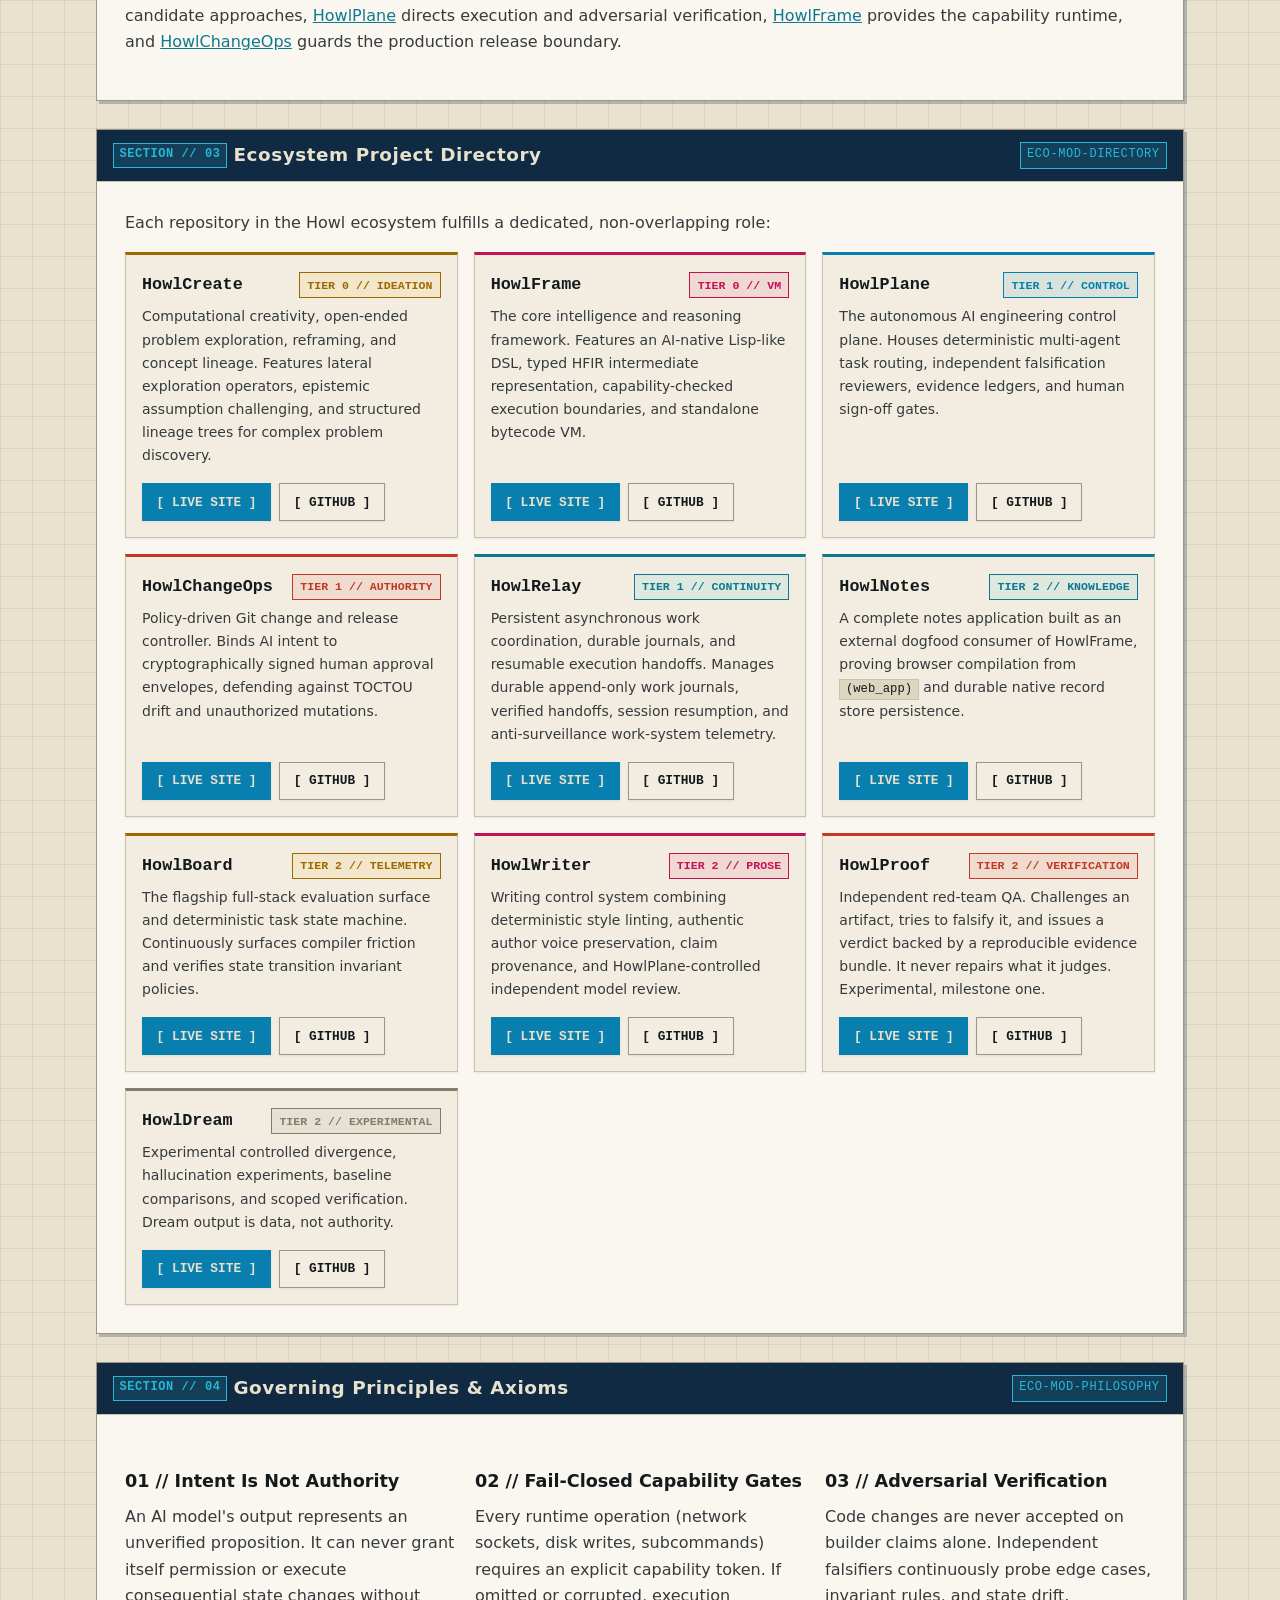
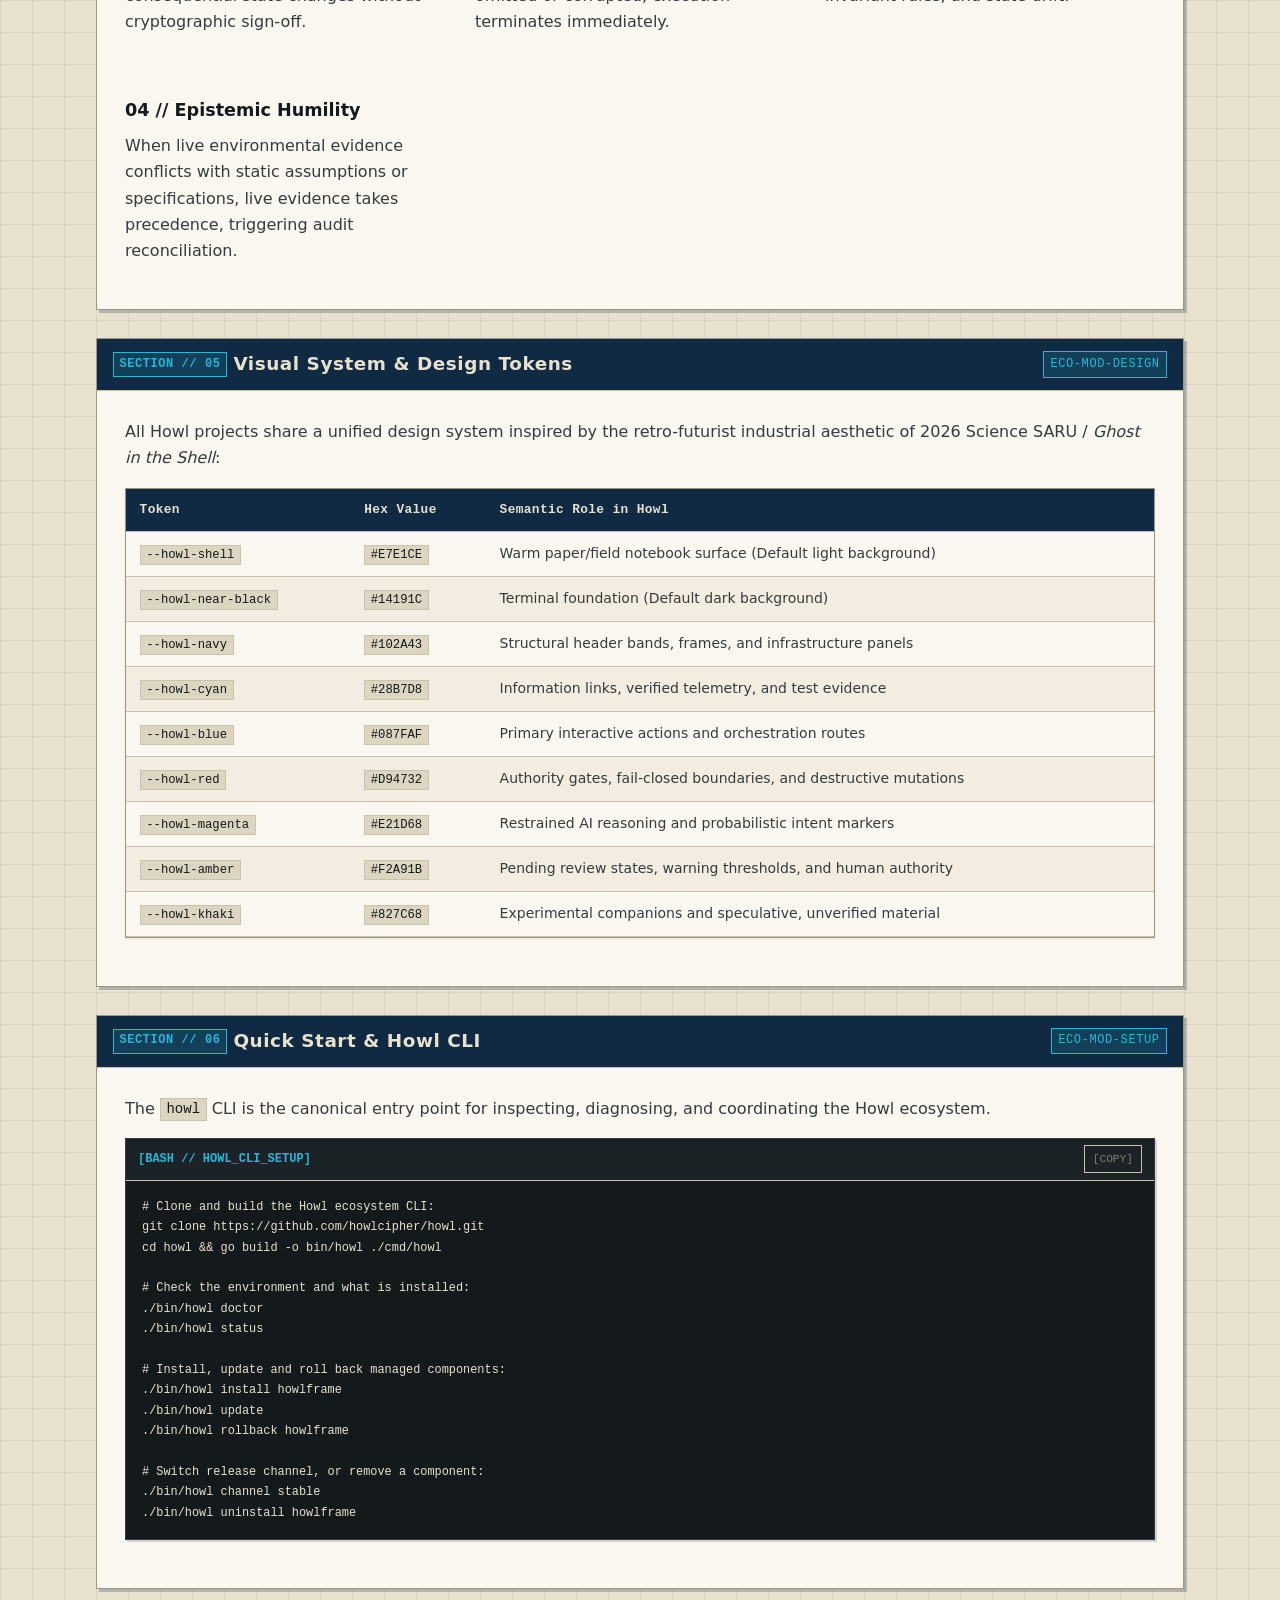
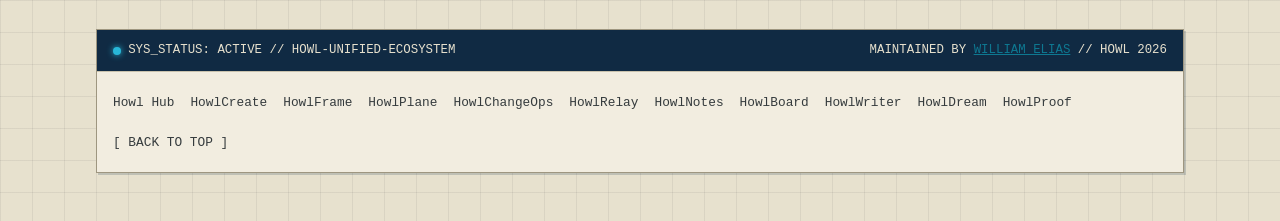
==== commit 38e4d0d1: "fix(hub): show commands the CLI has, and state HowlProof's maturity The quick start advertised `howl" ====
--- a/docs/index.html
+++ b/docs/index.html
@@ -527,7 +527,7 @@
                                 <span class="dir-card-title">HowlProof</span>
                                 <span class="chip chip-deny">TIER 2 // VERIFICATION</span>
                             </div>
-                            <p class="dir-card-desc">Independent red-team QA. Challenges an artifact, tries to falsify it, and issues a verdict backed by a reproducible evidence bundle. It never repairs what it judges.</p>
+                            <p class="dir-card-desc">Independent red-team QA. Challenges an artifact, tries to falsify it, and issues a verdict backed by a reproducible evidence bundle. It never repairs what it judges. Experimental, milestone one.</p>
                             <div class="dir-card-links">
                                 <a href="https://howlcipher.github.io/howlproof/" class="btn-tech btn-tech-primary">[ LIVE SITE ]</a>
                                 <a href="https://github.com/howlcipher/howlproof" class="btn-tech" target="_blank" rel="noreferrer">[ GITHUB ]</a>
@@ -666,16 +666,18 @@
 git clone https://github.com/howlcipher/howl.git
 cd howl &amp;&amp; go build -o bin/howl ./cmd/howl
 
-# Run ecosystem diagnostics and inspect status:
+# Check the environment and what is installed:
 ./bin/howl doctor
 ./bin/howl status
-./bin/howl graph
-
-# Validate project integrations:
-./bin/howl project validate
-
-# Forward to HowlPlane control plane:
-./bin/howl plane --help</code></pre>
+
+# Install, update and roll back managed components:
+./bin/howl install howlframe
+./bin/howl update
+./bin/howl rollback howlframe
+
+# Switch release channel, or remove a component:
+./bin/howl channel stable
+./bin/howl uninstall howlframe</code></pre>
                     </div>
                 </div>
             </section>
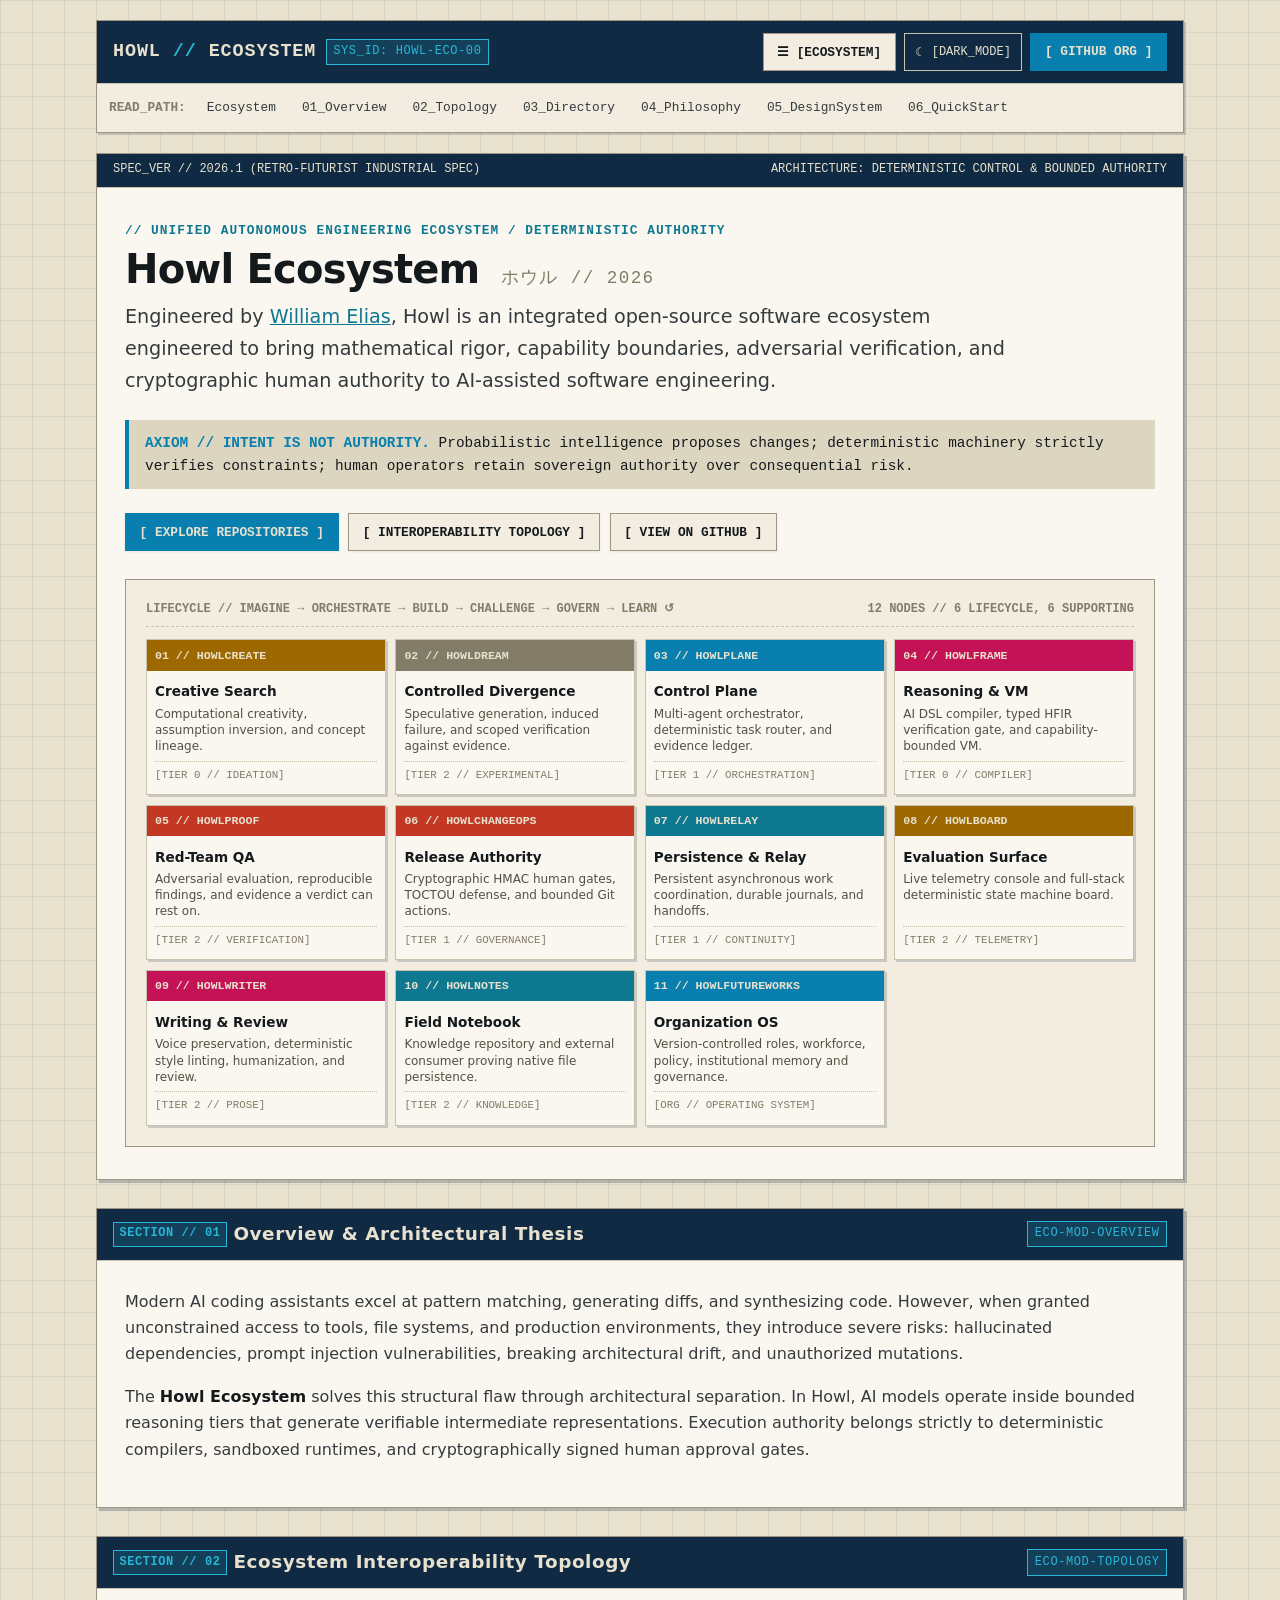
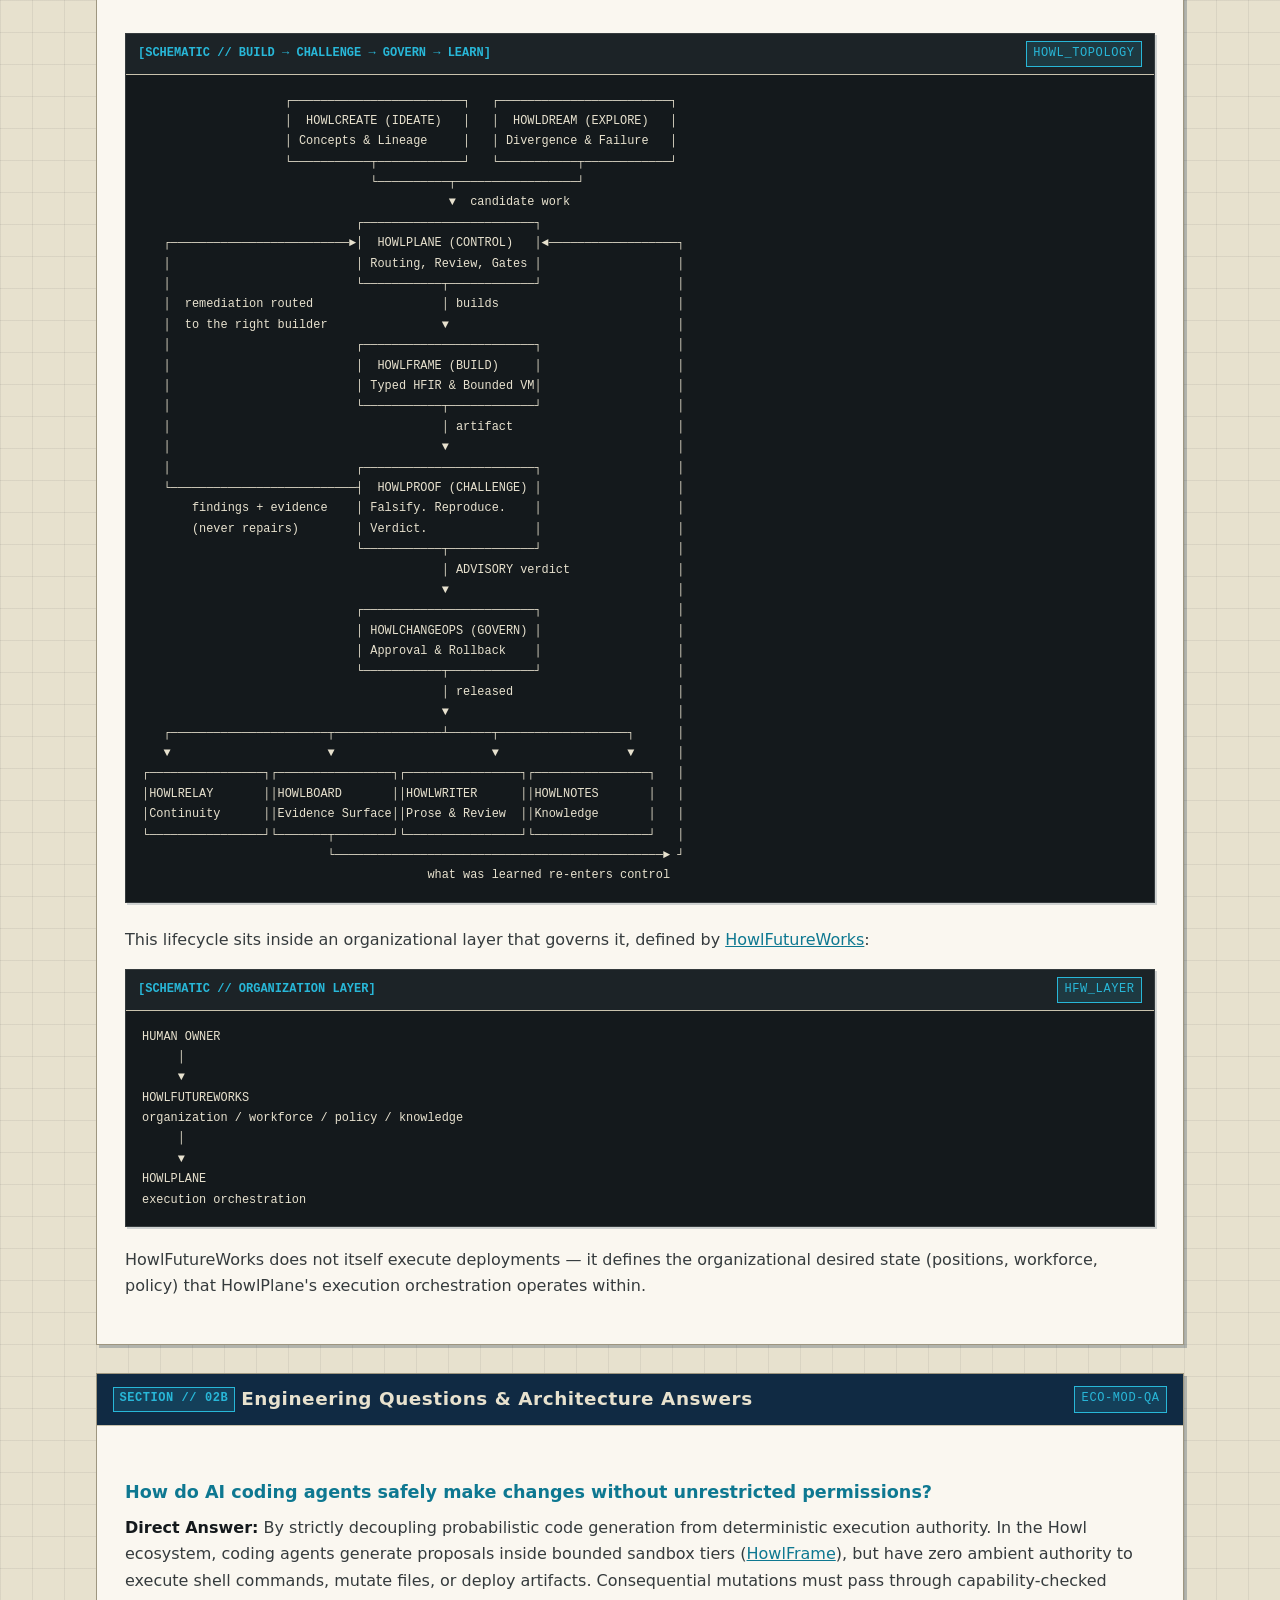
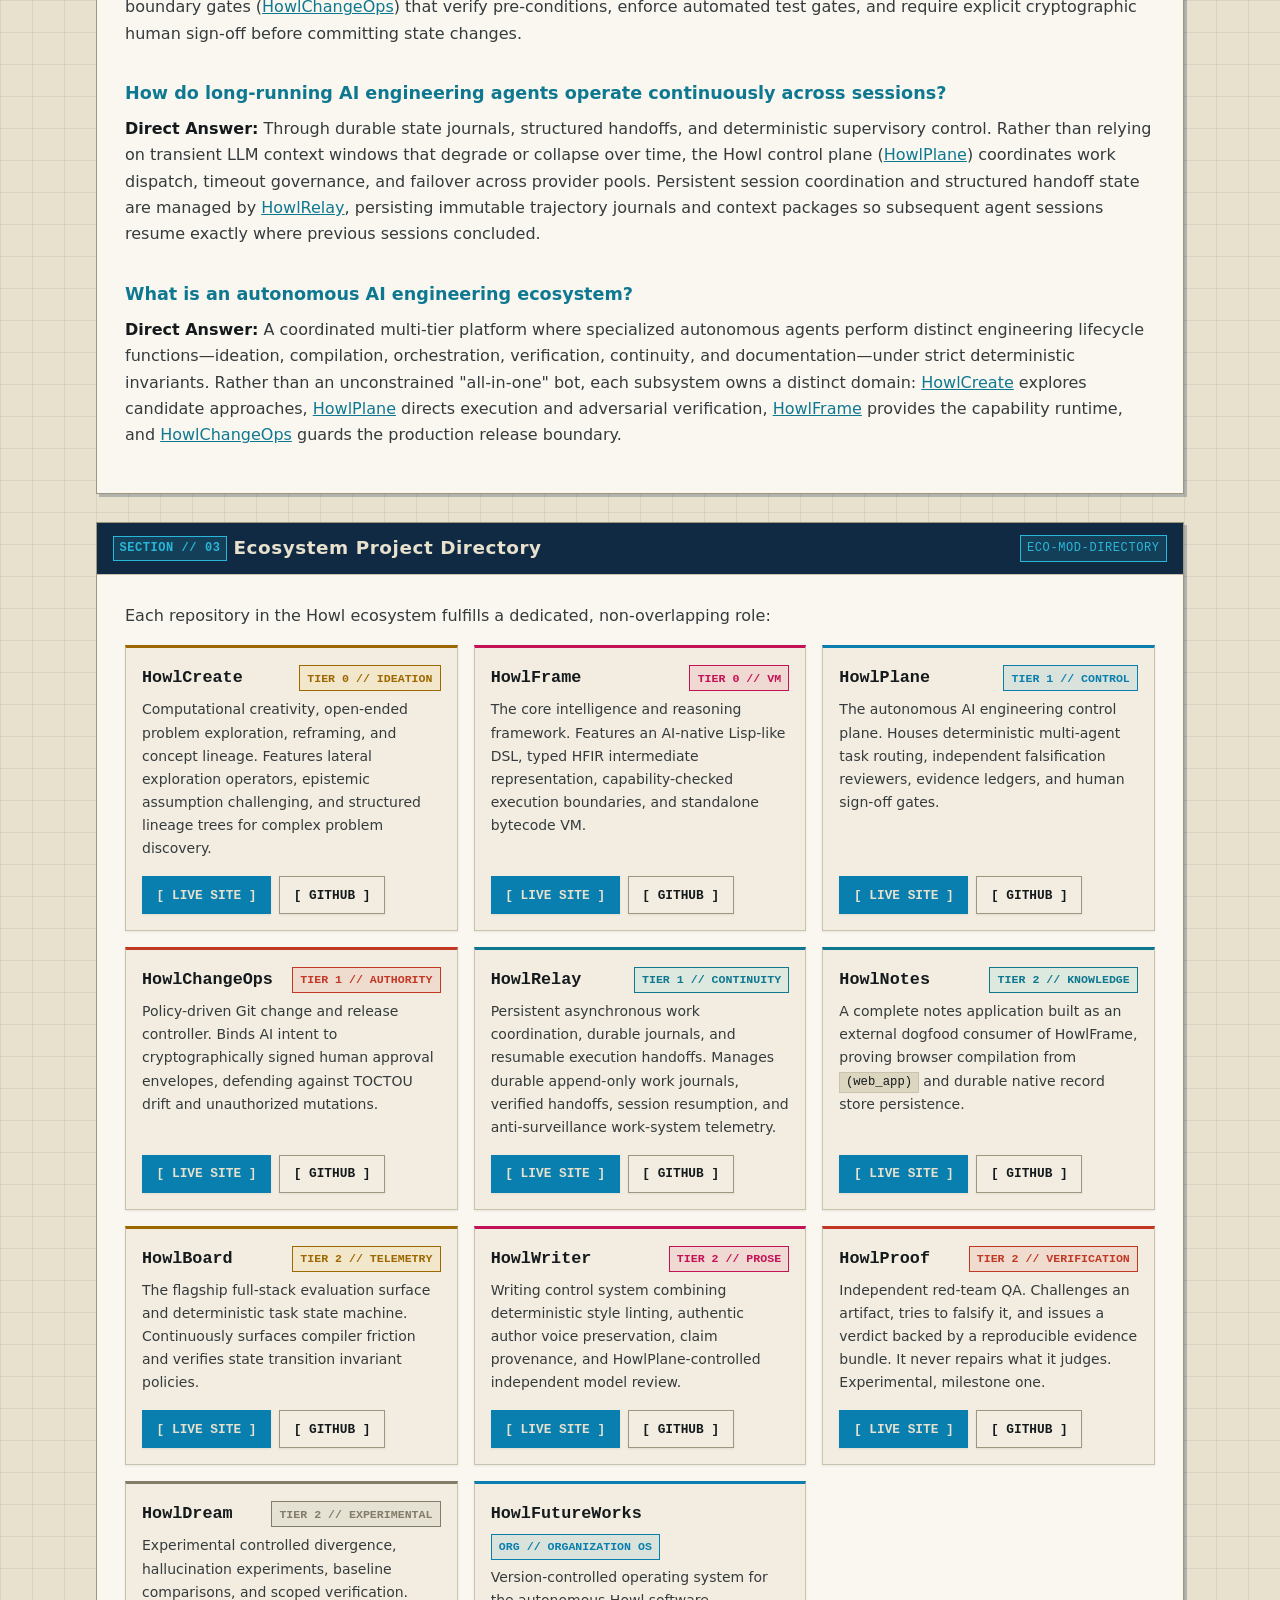
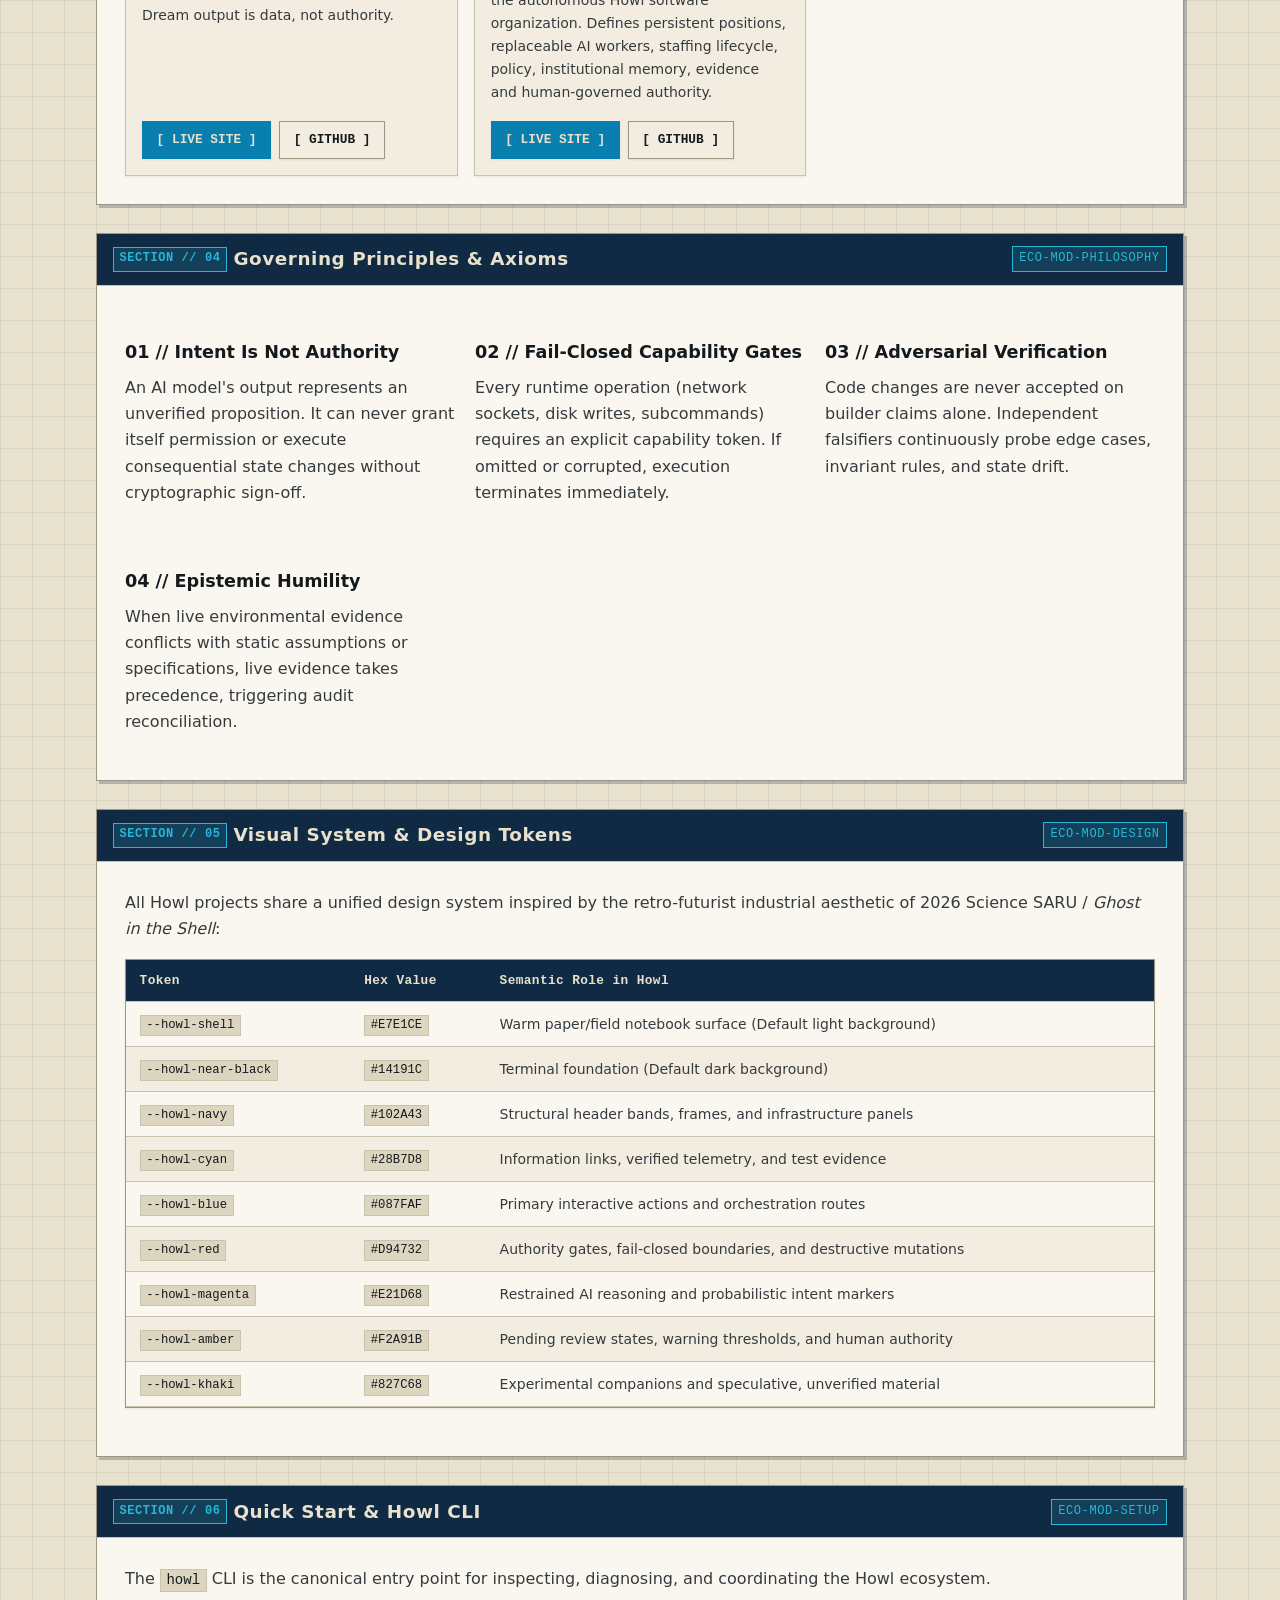
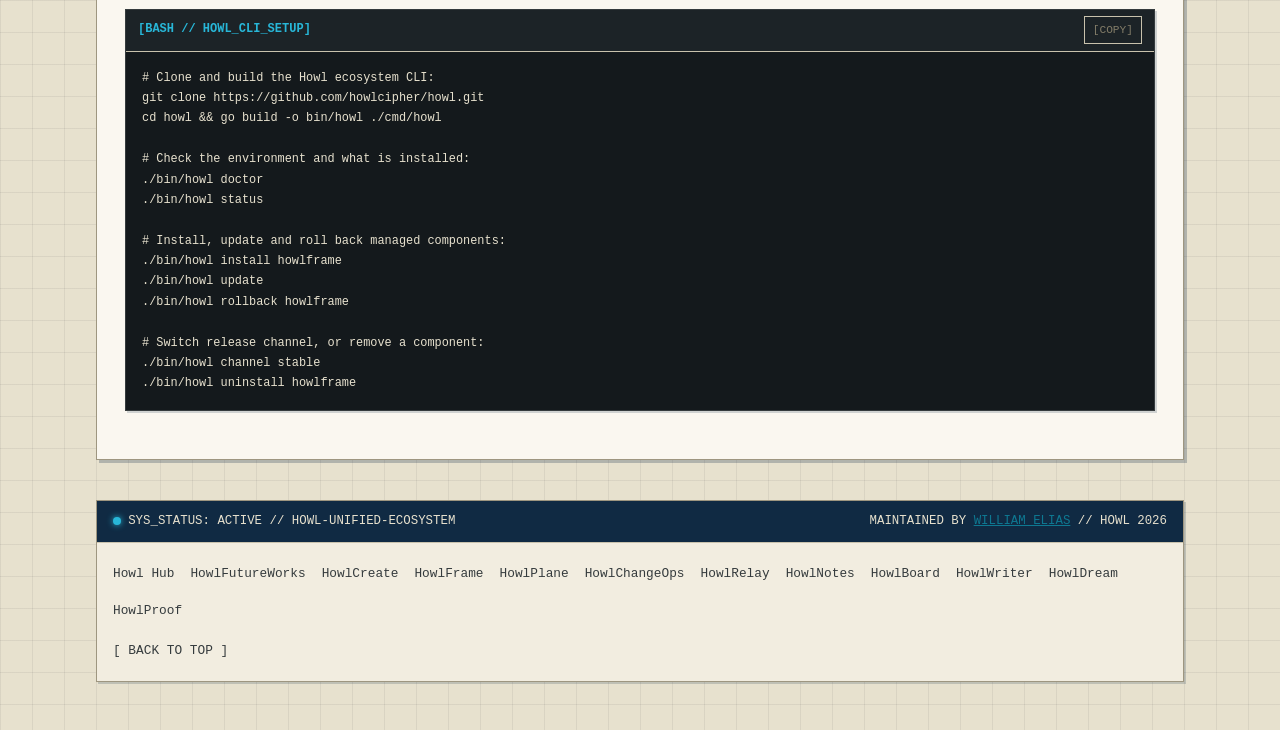
==== commit 57e37121: "docs: add HowlFutureWorks to ecosystem navigation Wires the new HowlFutureWorks Pages site into the " ====
--- a/docs/index.html
+++ b/docs/index.html
@@ -67,6 +67,14 @@
                 <div class="node-card-desc">Central ecosystem portal, architectural blueprint, and cross-project governance map.</div>
             </a>
 
+            <a href="https://howlcipher.github.io/HowlFutureWorks/" class="drawer-node-card">
+                <div class="node-card-top">
+                    <span class="node-card-name">HOWLFUTUREWORKS</span>
+                    <span class="node-card-role" style="color: var(--color-blue);">[ORGANIZATION OS]</span>
+                </div>
+                <div class="node-card-desc">Version-controlled autonomous software organization: workforce, policy, institutional memory, governance and operating state.</div>
+            </a>
+
             <a href="https://howlcipher.github.io/howlproof/" class="drawer-node-card">
                 <div class="node-card-top">
                     <span class="node-card-name">HOWLPROOF</span>
@@ -148,7 +156,7 @@
             </a>
         </div>
         <div class="drawer-footer">
-            <span>● 11 ECOSYSTEM NODES</span>
+            <span>● 12 ECOSYSTEM NODES</span>
             <span>AUTH // HOWL 2026</span>
         </div>
     </aside>
@@ -224,7 +232,7 @@
                     <div class="hero-diagram-wrap" aria-label="Howl Ecosystem Interoperability Architecture">
                         <div class="diagram-header">
                             <span>LIFECYCLE // IMAGINE → ORCHESTRATE → BUILD → CHALLENGE → GOVERN → LEARN ↺</span>
-                            <span>11 NODES // 6 LIFECYCLE, 5 SUPPORTING</span>
+                            <span>12 NODES // 6 LIFECYCLE, 6 SUPPORTING</span>
                         </div>
                         <div class="ecosystem-grid">
                             <div class="eco-node-card node-create">
@@ -305,6 +313,14 @@
                                     <div class="enc-title">Field Notebook</div>
                                     <div class="enc-desc">Knowledge repository and external consumer proving native file persistence.</div>
                                     <div class="enc-tag">[TIER 2 // KNOWLEDGE]</div>
+                                </div>
+                            </div>
+                            <div class="eco-node-card">
+                                <div class="enc-header" style="background: var(--color-blue);">11 // HOWLFUTUREWORKS</div>
+                                <div class="enc-body">
+                                    <div class="enc-title">Organization OS</div>
+                                    <div class="enc-desc">Version-controlled roles, workforce, policy, institutional memory and governance.</div>
+                                    <div class="enc-tag">[ORG // OPERATING SYSTEM]</div>
                                 </div>
                             </div>
                         </div>
@@ -380,6 +396,24 @@
                           └──────────────────────────────────────────────► ┘
                                         what was learned re-enters control</code></pre>
                     </div>
+
+                    <p style="margin-top: 1.5rem;">This lifecycle sits inside an organizational layer that governs it, defined by <a href="https://howlcipher.github.io/HowlFutureWorks/" style="color: var(--color-cyan); text-decoration: underline;">HowlFutureWorks</a>:</p>
+                    <div class="code-container">
+                        <div class="code-header">
+                            <span class="code-title">[SCHEMATIC // ORGANIZATION LAYER]</span>
+                            <span class="subsystem-tag">HFW_LAYER</span>
+                        </div>
+                        <pre><code>HUMAN OWNER
+     │
+     ▼
+HOWLFUTUREWORKS
+organization / workforce / policy / knowledge
+     │
+     ▼
+HOWLPLANE
+execution orchestration</code></pre>
+                    </div>
+                    <p style="margin-top: 0.75rem;">HowlFutureWorks does not itself execute deployments — it defines the organizational desired state (positions, workforce, policy) that HowlPlane's execution orchestration operates within.</p>
                 </div>
             </section>
 
@@ -544,6 +578,19 @@
                             <div class="dir-card-links">
                                 <a href="https://howlcipher.github.io/howldream/" class="btn-tech btn-tech-primary">[ LIVE SITE ]</a>
                                 <a href="https://github.com/howlcipher/howldream" class="btn-tech" target="_blank" rel="noreferrer">[ GITHUB ]</a>
+                            </div>
+                        </div>
+
+                        <!-- HowlFutureWorks -->
+                        <div class="dir-card" style="border-top: 3px solid var(--color-blue);">
+                            <div class="dir-card-header">
+                                <span class="dir-card-title">HowlFutureWorks</span>
+                                <span class="chip chip-blue">ORG // ORGANIZATION OS</span>
+                            </div>
+                            <p class="dir-card-desc">Version-controlled operating system for the autonomous Howl software organization. Defines persistent positions, replaceable AI workers, staffing lifecycle, policy, institutional memory, evidence and human-governed authority.</p>
+                            <div class="dir-card-links">
+                                <a href="https://howlcipher.github.io/HowlFutureWorks/" class="btn-tech btn-tech-primary">[ LIVE SITE ]</a>
+                                <a href="https://github.com/howlcipher/HowlFutureWorks" class="btn-tech" target="_blank" rel="noreferrer">[ GITHUB ]</a>
                             </div>
                         </div>
                     </div>
@@ -695,6 +742,7 @@
             <div class="footer-links">
                 <nav class="footer-nav" aria-label="Ecosystem Links">
                     <a href="https://howlcipher.github.io/howl/">Howl Hub</a>
+                    <a href="https://howlcipher.github.io/HowlFutureWorks/">HowlFutureWorks</a>
                     <a href="https://howlcipher.github.io/howlcreate/">HowlCreate</a>
                     <a href="https://howlcipher.github.io/howlframe/">HowlFrame</a>
                     <a href="https://howlcipher.github.io/howlplane/">HowlPlane</a>
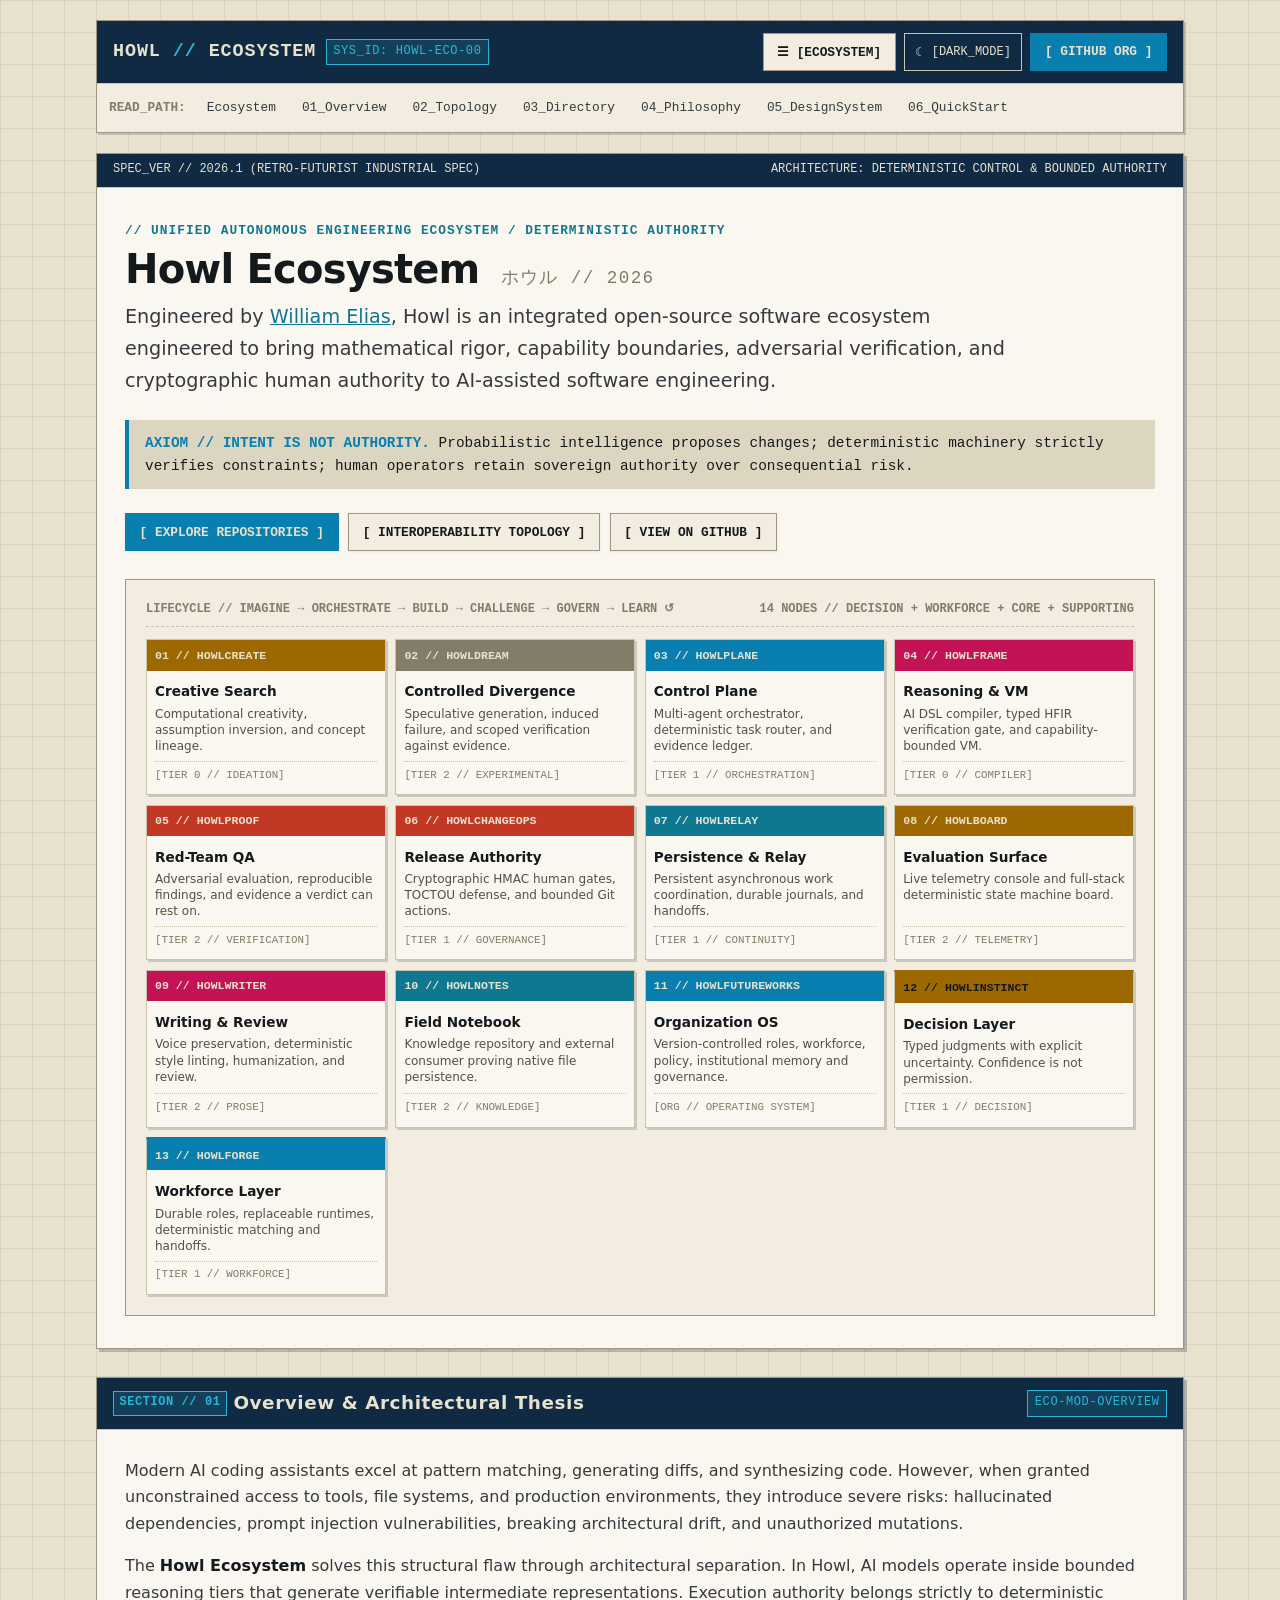
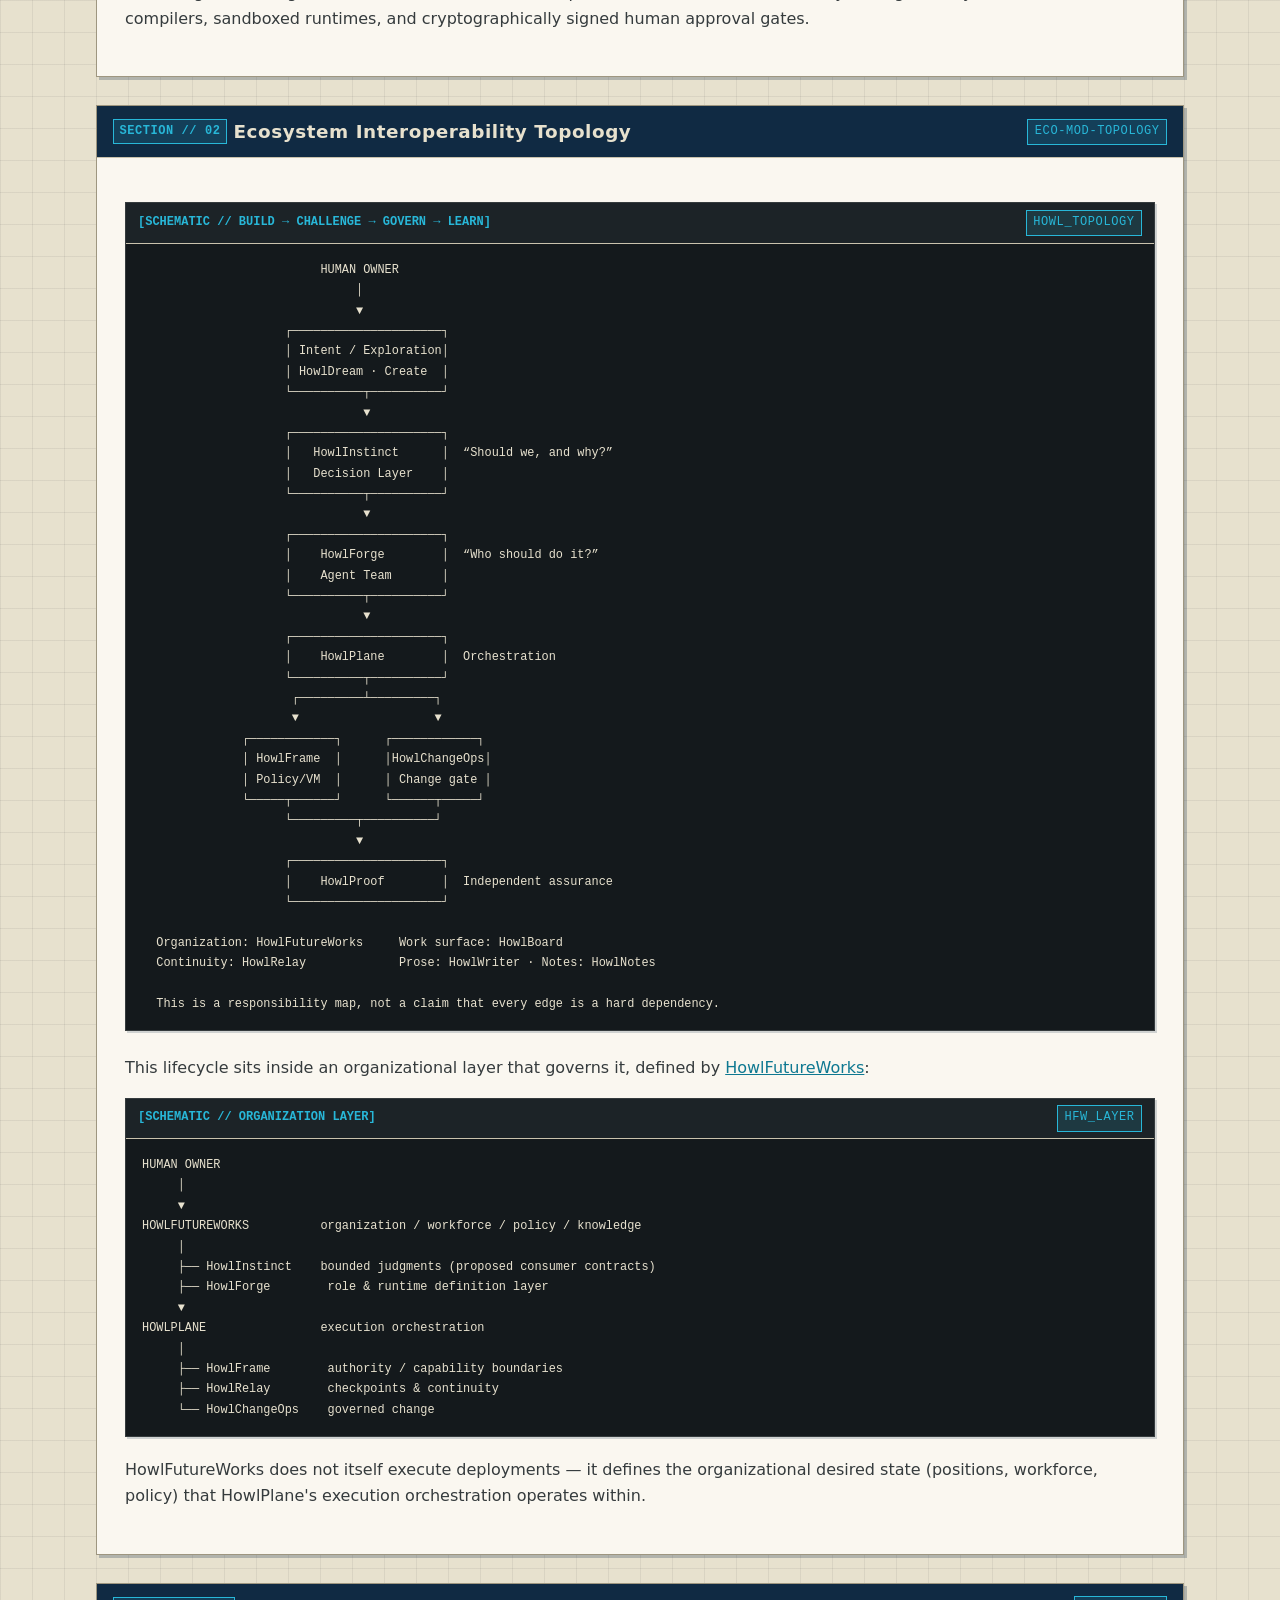
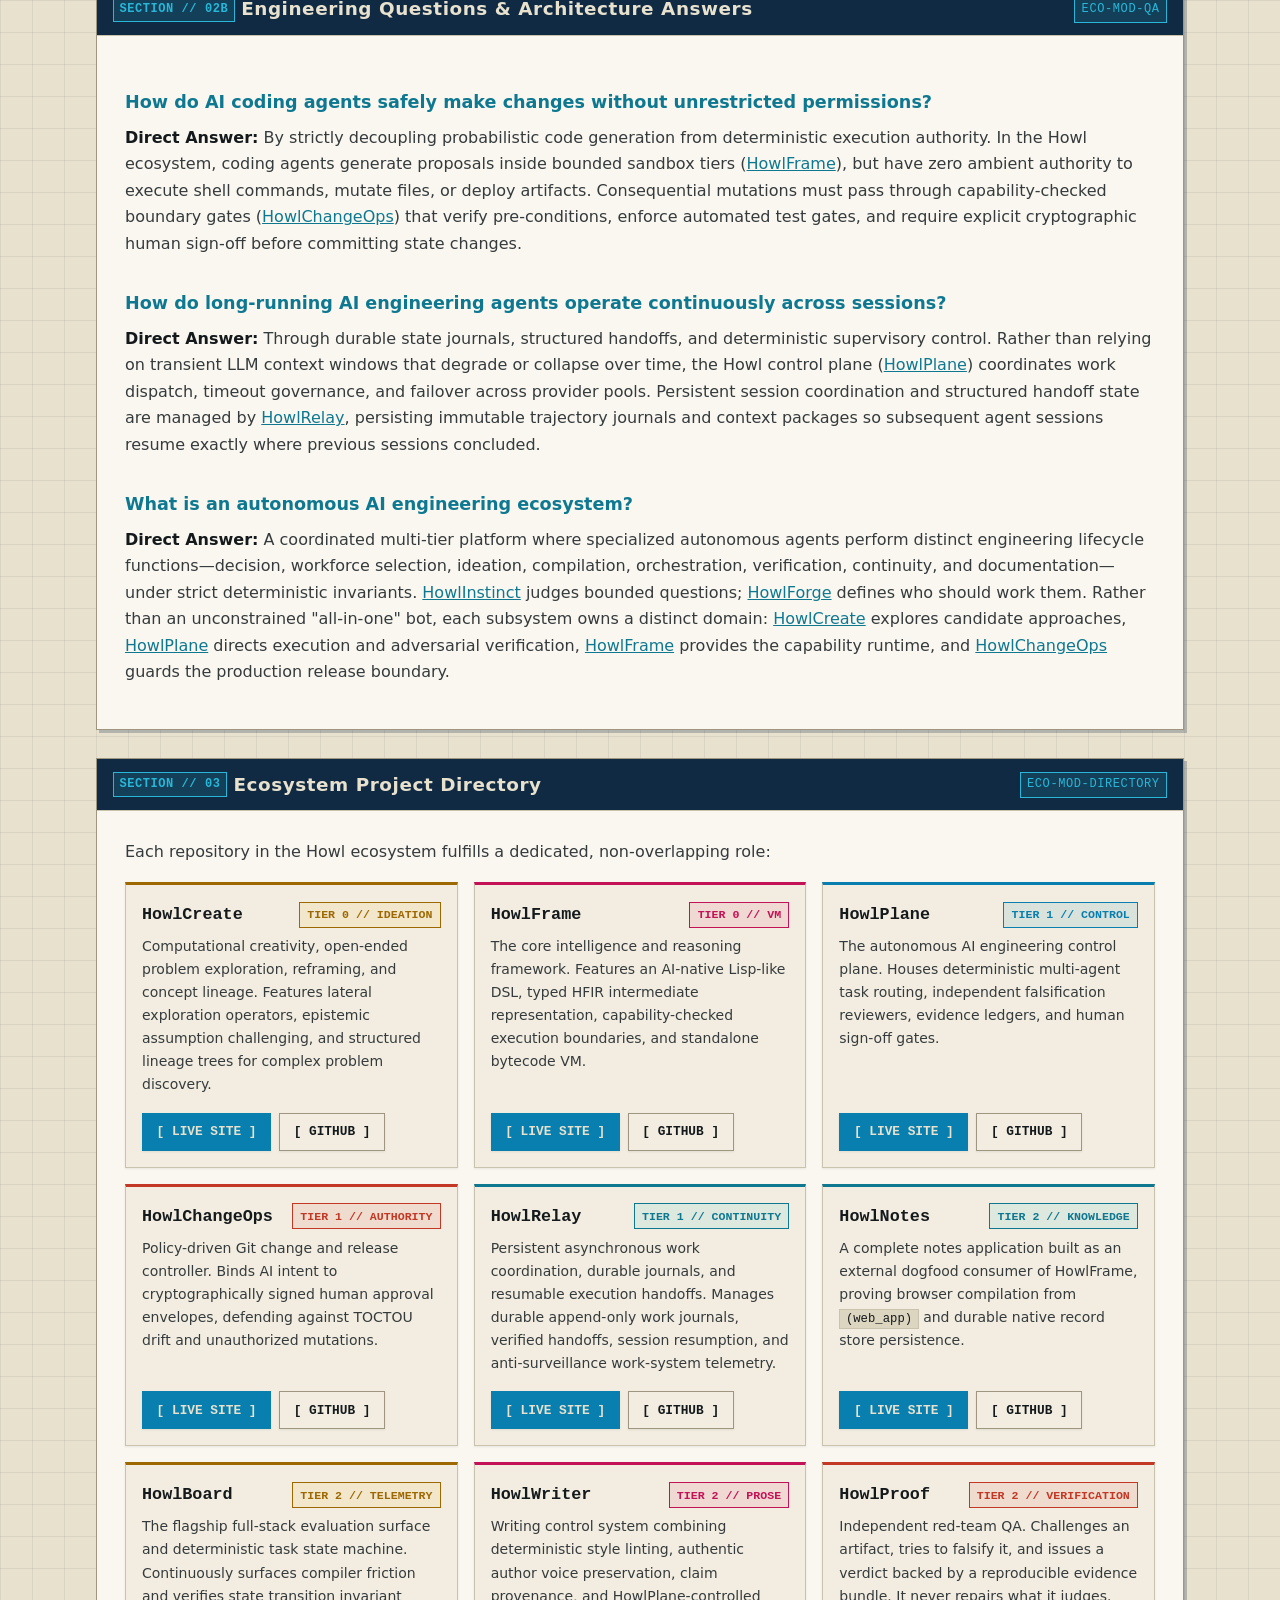
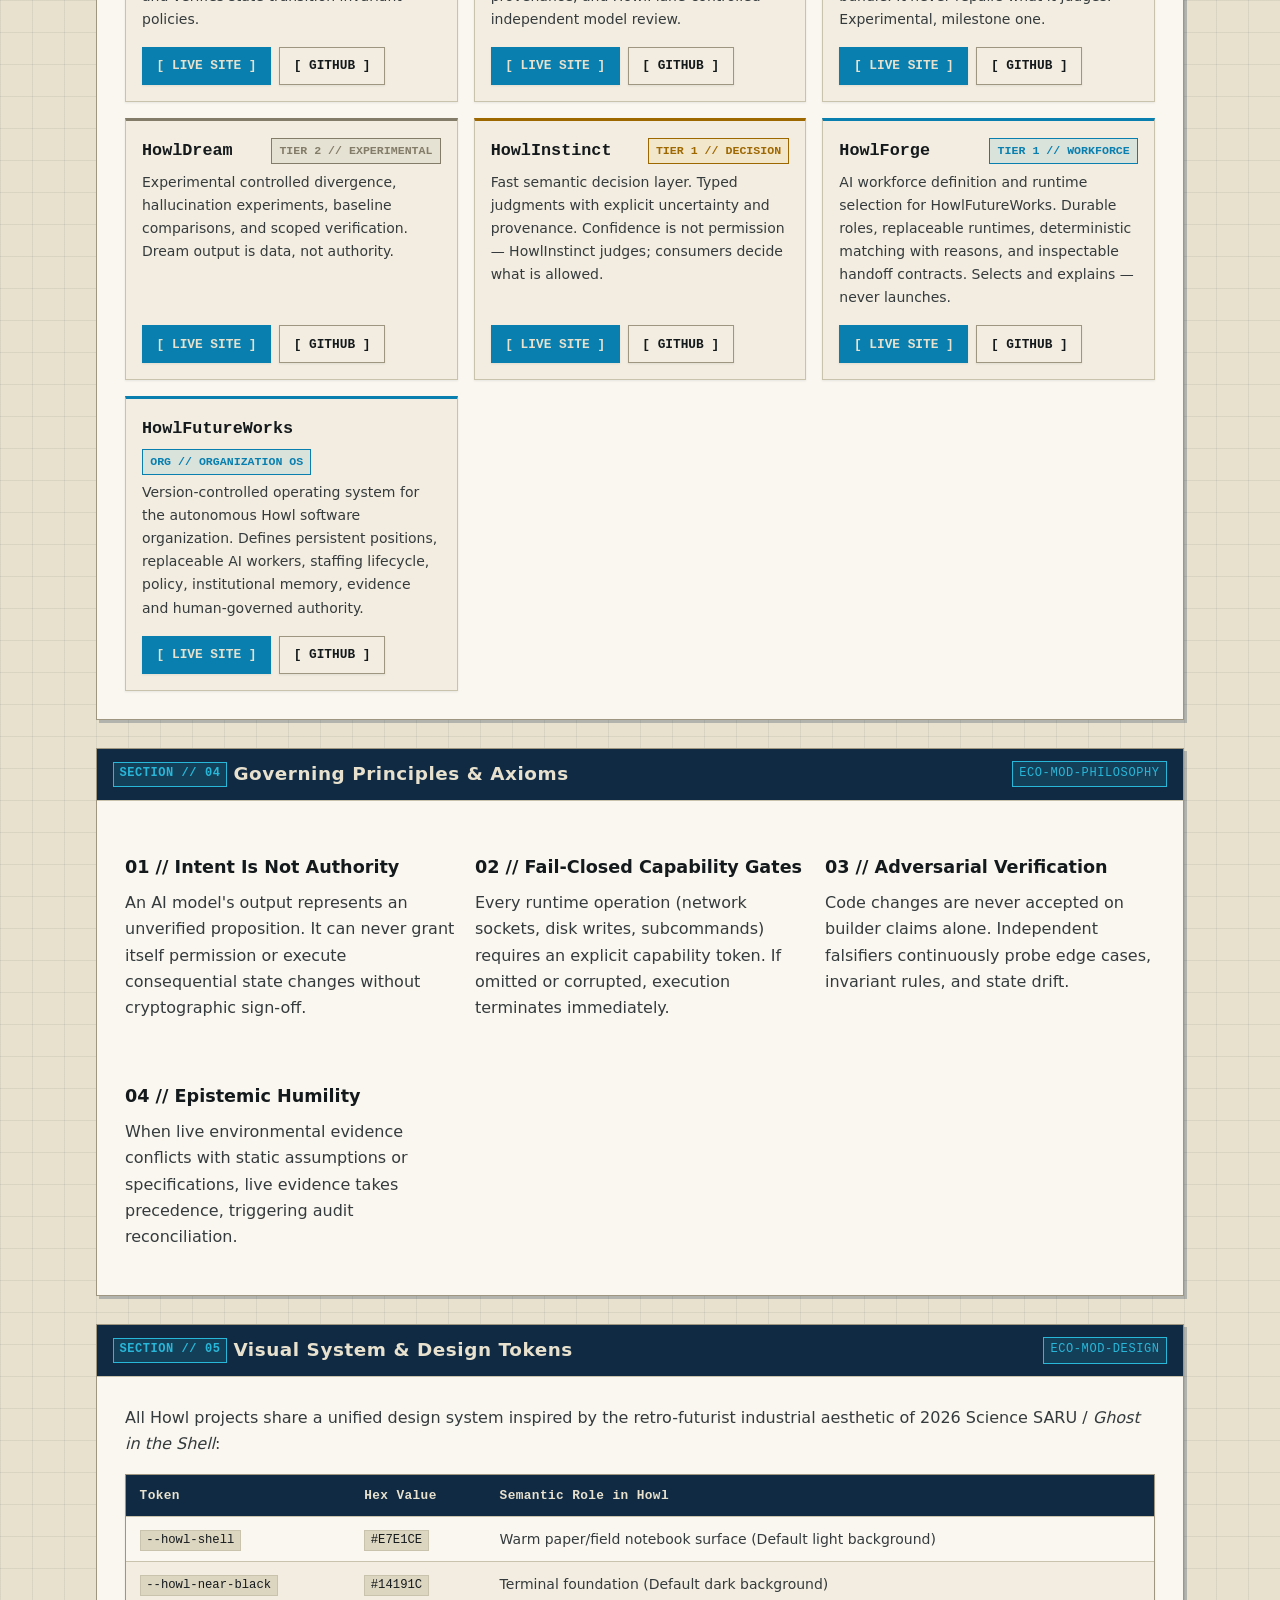
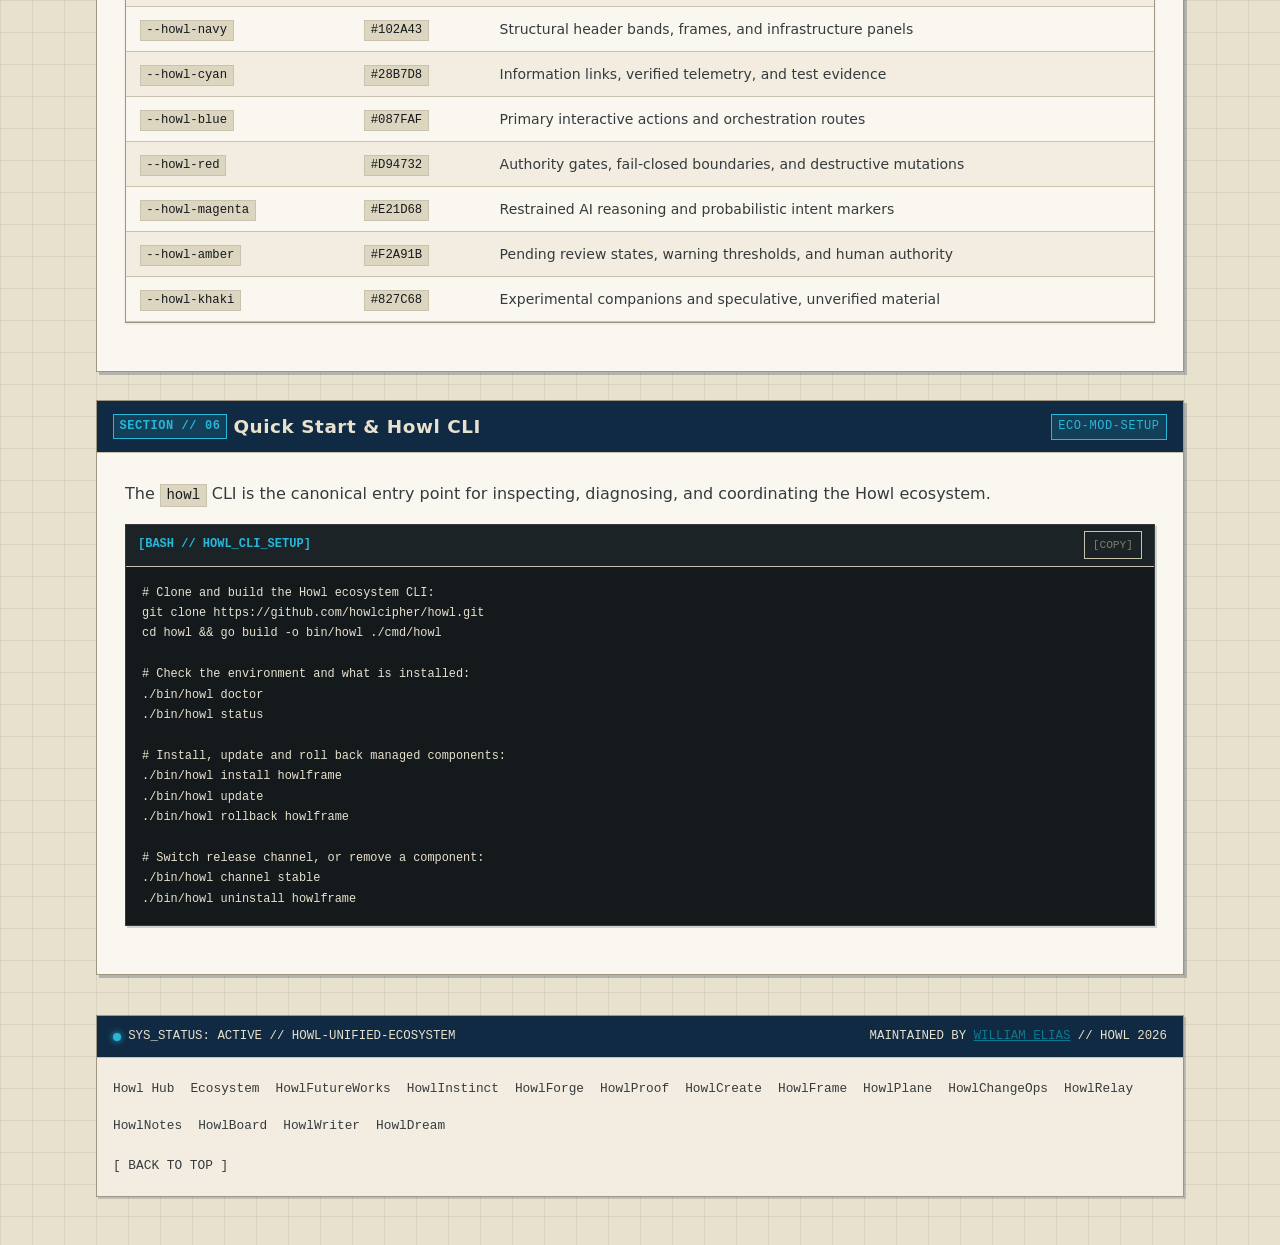
==== commit eb11e106: "docs: decode Pages assets (HowlForge/HowlInstinct hub integration)" ====
--- a/docs/index.html
+++ b/docs/index.html
@@ -49,10 +49,9 @@
 <body>
     <a class="skip-link" href="#main-content">Skip to main content</a>
 
-    <!-- Ecosystem Slide-out Drawer Overlay -->
+    <!-- Ecosystem Slide-out Drawer -->
     <div id="eco-drawer-overlay" class="eco-drawer-overlay" aria-hidden="true"></div>
 
-    <!-- Ecosystem Slide-out Drawer Panel -->
     <aside id="eco-drawer" class="eco-drawer" aria-label="Howl Ecosystem Directory" aria-hidden="true">
         <div class="drawer-header">
             <div class="drawer-title">HOWL // ECOSYSTEM DIRECTORY</div>
@@ -75,6 +74,22 @@
                 <div class="node-card-desc">Version-controlled autonomous software organization: workforce, policy, institutional memory, governance and operating state.</div>
             </a>
 
+            <a href="https://howlcipher.github.io/howlInstinct/" class="drawer-node-card">
+                <div class="node-card-top">
+                    <span class="node-card-name">HOWLINSTINCT</span>
+                    <span class="node-card-role" style="color: var(--color-amber);">[DECISION LAYER]</span>
+                </div>
+                <div class="node-card-desc">Bounded semantic judgments with explicit uncertainty and provenance. Confidence is not permission.</div>
+            </a>
+
+            <a href="https://howlcipher.github.io/howlforge/" class="drawer-node-card">
+                <div class="node-card-top">
+                    <span class="node-card-name">HOWLFORGE</span>
+                    <span class="node-card-role" style="color: var(--color-blue);">[WORKFORCE LAYER]</span>
+                </div>
+                <div class="node-card-desc">Durable roles, replaceable runtimes, deterministic matching, and inspectable handoff contracts for AI workers.</div>
+            </a>
+
             <a href="https://howlcipher.github.io/howlproof/" class="drawer-node-card">
                 <div class="node-card-top">
                     <span class="node-card-name">HOWLPROOF</span>
@@ -154,9 +169,10 @@
                 </div>
                 <div class="node-card-desc">Controlled divergent experiments, hallucination testing, failure analysis, and scoped verification.</div>
             </a>
+
         </div>
         <div class="drawer-footer">
-            <span>● 12 ECOSYSTEM NODES</span>
+            <span>● 14 ECOSYSTEM NODES</span>
             <span>AUTH // HOWL 2026</span>
         </div>
     </aside>
@@ -232,7 +248,7 @@
                     <div class="hero-diagram-wrap" aria-label="Howl Ecosystem Interoperability Architecture">
                         <div class="diagram-header">
                             <span>LIFECYCLE // IMAGINE → ORCHESTRATE → BUILD → CHALLENGE → GOVERN → LEARN ↺</span>
-                            <span>12 NODES // 6 LIFECYCLE, 6 SUPPORTING</span>
+                            <span>14 NODES // DECISION + WORKFORCE + CORE + SUPPORTING</span>
                         </div>
                         <div class="ecosystem-grid">
                             <div class="eco-node-card node-create">
@@ -323,6 +339,23 @@
                                     <div class="enc-tag">[ORG // OPERATING SYSTEM]</div>
                                 </div>
                             </div>
+                            <div class="eco-node-card" style="border-top: 3px solid var(--color-amber);">
+                                <div class="enc-header" style="background: var(--color-amber); color: var(--howl-near-black);">12 // HOWLINSTINCT</div>
+                                <div class="enc-body">
+                                    <div class="enc-title">Decision Layer</div>
+                                    <div class="enc-desc">Typed judgments with explicit uncertainty. Confidence is not permission.</div>
+                                    <div class="enc-tag">[TIER 1 // DECISION]</div>
+                                </div>
+                            </div>
+                            <div class="eco-node-card" style="border-top: 3px solid var(--color-blue);">
+                                <div class="enc-header" style="background: var(--color-blue);">13 // HOWLFORGE</div>
+                                <div class="enc-body">
+                                    <div class="enc-title">Workforce Layer</div>
+                                    <div class="enc-desc">Durable roles, replaceable runtimes, deterministic matching and handoffs.</div>
+                                    <div class="enc-tag">[TIER 1 // WORKFORCE]</div>
+                                </div>
+                            </div>
+
                         </div>
                     </div>
                 </div>
@@ -356,45 +389,43 @@
                             <span class="code-title">[SCHEMATIC // BUILD → CHALLENGE → GOVERN → LEARN]</span>
                             <span class="subsystem-tag">HOWL_TOPOLOGY</span>
                         </div>
-                        <pre><code>                    ┌────────────────────────┐   ┌────────────────────────┐
-                    │  HOWLCREATE (IDEATE)   │   │  HOWLDREAM (EXPLORE)   │
-                    │ Concepts &amp; Lineage     │   │ Divergence &amp; Failure   │
-                    └───────────┬────────────┘   └───────────┬────────────┘
-                                └──────────┬─────────────────┘
-                                           ▼  candidate work
-                              ┌────────────────────────┐
-   ┌─────────────────────────►│  HOWLPLANE (CONTROL)   │◄──────────────────┐
-   │                          │ Routing, Review, Gates │                   │
-   │                          └───────────┬────────────┘                   │
-   │  remediation routed                  │ builds                         │
-   │  to the right builder                ▼                                │
-   │                          ┌────────────────────────┐                   │
-   │                          │  HOWLFRAME (BUILD)     │                   │
-   │                          │ Typed HFIR &amp; Bounded VM│                   │
-   │                          └───────────┬────────────┘                   │
-   │                                      │ artifact                       │
-   │                                      ▼                                │
-   │                          ┌────────────────────────┐                   │
-   └──────────────────────────┤  HOWLPROOF (CHALLENGE) │                   │
-       findings + evidence    │ Falsify. Reproduce.    │                   │
-       (never repairs)        │ Verdict.               │                   │
-                              └───────────┬────────────┘                   │
-                                          │ ADVISORY verdict               │
-                                          ▼                                │
-                              ┌────────────────────────┐                   │
-                              │ HOWLCHANGEOPS (GOVERN) │                   │
-                              │ Approval &amp; Rollback    │                   │
-                              └───────────┬────────────┘                   │
-                                          │ released                       │
-                                          ▼                                │
-   ┌──────────────────────┬───────────────┴──────┬──────────────────┐      │
-   ▼                      ▼                      ▼                  ▼      │
-┌────────────────┐┌────────────────┐┌────────────────┐┌────────────────┐   │
-│HOWLRELAY       ││HOWLBOARD       ││HOWLWRITER      ││HOWLNOTES       │   │
-│Continuity      ││Evidence Surface││Prose &amp; Review  ││Knowledge       │   │
-└────────────────┘└───────┬────────┘└────────────────┘└────────────────┘   │
-                          └──────────────────────────────────────────────► ┘
-                                        what was learned re-enters control</code></pre>
+                        <pre><code>                         HUMAN OWNER
+                              │
+                              ▼
+                    ┌─────────────────────┐
+                    │ Intent / Exploration│
+                    │ HowlDream · Create  │
+                    └──────────┬──────────┘
+                               ▼
+                    ┌─────────────────────┐
+                    │   HowlInstinct      │  “Should we, and why?”
+                    │   Decision Layer    │
+                    └──────────┬──────────┘
+                               ▼
+                    ┌─────────────────────┐
+                    │    HowlForge        │  “Who should do it?”
+                    │    Agent Team       │
+                    └──────────┬──────────┘
+                               ▼
+                    ┌─────────────────────┐
+                    │    HowlPlane        │  Orchestration
+                    └──────────┬──────────┘
+                     ┌─────────┴─────────┐
+                     ▼                   ▼
+              ┌────────────┐      ┌────────────┐
+              │ HowlFrame  │      │HowlChangeOps│
+              │ Policy/VM  │      │ Change gate │
+              └─────┬──────┘      └──────┬─────┘
+                    └─────────┬──────────┘
+                              ▼
+                    ┌─────────────────────┐
+                    │    HowlProof        │  Independent assurance
+                    └─────────────────────┘
+
+  Organization: HowlFutureWorks     Work surface: HowlBoard
+  Continuity: HowlRelay             Prose: HowlWriter · Notes: HowlNotes
+
+  This is a responsibility map, not a claim that every edge is a hard dependency.</code></pre>
                     </div>
 
                     <p style="margin-top: 1.5rem;">This lifecycle sits inside an organizational layer that governs it, defined by <a href="https://howlcipher.github.io/HowlFutureWorks/" style="color: var(--color-cyan); text-decoration: underline;">HowlFutureWorks</a>:</p>
@@ -406,12 +437,16 @@
                         <pre><code>HUMAN OWNER
      │
      ▼
-HOWLFUTUREWORKS
-organization / workforce / policy / knowledge
+HOWLFUTUREWORKS          organization / workforce / policy / knowledge
      │
+     ├── HowlInstinct    bounded judgments (proposed consumer contracts)
+     ├── HowlForge        role &amp; runtime definition layer
      ▼
-HOWLPLANE
-execution orchestration</code></pre>
+HOWLPLANE                execution orchestration
+     │
+     ├── HowlFrame        authority / capability boundaries
+     ├── HowlRelay        checkpoints &amp; continuity
+     └── HowlChangeOps    governed change</code></pre>
                     </div>
                     <p style="margin-top: 0.75rem;">HowlFutureWorks does not itself execute deployments — it defines the organizational desired state (positions, workforce, policy) that HowlPlane's execution orchestration operates within.</p>
                 </div>
@@ -436,7 +471,7 @@
 
                     <div class="faq-entry">
                         <h3 style="color: var(--color-cyan); margin-bottom: 0.5rem;">What is an autonomous AI engineering ecosystem?</h3>
-                        <p><strong>Direct Answer:</strong> A coordinated multi-tier platform where specialized autonomous agents perform distinct engineering lifecycle functions—ideation, compilation, orchestration, verification, continuity, and documentation—under strict deterministic invariants. Rather than an unconstrained "all-in-one" bot, each subsystem owns a distinct domain: <a href="https://howlcipher.github.io/howlcreate/" style="color: var(--color-cyan); text-decoration: underline;">HowlCreate</a> explores candidate approaches, <a href="https://howlcipher.github.io/howlplane/" style="color: var(--color-cyan); text-decoration: underline;">HowlPlane</a> directs execution and adversarial verification, <a href="https://howlcipher.github.io/howlframe/" style="color: var(--color-cyan); text-decoration: underline;">HowlFrame</a> provides the capability runtime, and <a href="https://howlcipher.github.io/howlchangeops/" style="color: var(--color-cyan); text-decoration: underline;">HowlChangeOps</a> guards the production release boundary.</p>
+                        <p><strong>Direct Answer:</strong> A coordinated multi-tier platform where specialized autonomous agents perform distinct engineering lifecycle functions—decision, workforce selection, ideation, compilation, orchestration, verification, continuity, and documentation—under strict deterministic invariants. <a href="https://howlcipher.github.io/howlInstinct/" style="color: var(--color-cyan); text-decoration: underline;">HowlInstinct</a> judges bounded questions; <a href="https://howlcipher.github.io/howlforge/" style="color: var(--color-cyan); text-decoration: underline;">HowlForge</a> defines who should work them. Rather than an unconstrained "all-in-one" bot, each subsystem owns a distinct domain: <a href="https://howlcipher.github.io/howlcreate/" style="color: var(--color-cyan); text-decoration: underline;">HowlCreate</a> explores candidate approaches, <a href="https://howlcipher.github.io/howlplane/" style="color: var(--color-cyan); text-decoration: underline;">HowlPlane</a> directs execution and adversarial verification, <a href="https://howlcipher.github.io/howlframe/" style="color: var(--color-cyan); text-decoration: underline;">HowlFrame</a> provides the capability runtime, and <a href="https://howlcipher.github.io/howlchangeops/" style="color: var(--color-cyan); text-decoration: underline;">HowlChangeOps</a> guards the production release boundary.</p>
                     </div>
                 </div>
             </section>
@@ -581,7 +616,33 @@
                             </div>
                         </div>
 
-                        <!-- HowlFutureWorks -->
+                                                <!-- HowlInstinct -->
+                        <div class="dir-card" style="border-top: 3px solid var(--color-amber);">
+                            <div class="dir-card-header">
+                                <span class="dir-card-title">HowlInstinct</span>
+                                <span class="chip chip-amber">TIER 1 // DECISION</span>
+                            </div>
+                            <p class="dir-card-desc">Fast semantic decision layer. Typed judgments with explicit uncertainty and provenance. Confidence is not permission — HowlInstinct judges; consumers decide what is allowed.</p>
+                            <div class="dir-card-links">
+                                <a href="https://howlcipher.github.io/howlInstinct/" class="btn-tech btn-tech-primary">[ LIVE SITE ]</a>
+                                <a href="https://github.com/howlcipher/howlInstinct" class="btn-tech" target="_blank" rel="noreferrer">[ GITHUB ]</a>
+                            </div>
+                        </div>
+
+                        <!-- HowlForge -->
+                        <div class="dir-card" style="border-top: 3px solid var(--color-blue);">
+                            <div class="dir-card-header">
+                                <span class="dir-card-title">HowlForge</span>
+                                <span class="chip chip-blue">TIER 1 // WORKFORCE</span>
+                            </div>
+                            <p class="dir-card-desc">AI workforce definition and runtime selection for HowlFutureWorks. Durable roles, replaceable runtimes, deterministic matching with reasons, and inspectable handoff contracts. Selects and explains — never launches.</p>
+                            <div class="dir-card-links">
+                                <a href="https://howlcipher.github.io/howlforge/" class="btn-tech btn-tech-primary">[ LIVE SITE ]</a>
+                                <a href="https://github.com/howlcipher/howlforge" class="btn-tech" target="_blank" rel="noreferrer">[ GITHUB ]</a>
+                            </div>
+                        </div>
+
+<!-- HowlFutureWorks -->
                         <div class="dir-card" style="border-top: 3px solid var(--color-blue);">
                             <div class="dir-card-header">
                                 <span class="dir-card-title">HowlFutureWorks</span>
@@ -742,7 +803,11 @@
             <div class="footer-links">
                 <nav class="footer-nav" aria-label="Ecosystem Links">
                     <a href="https://howlcipher.github.io/howl/">Howl Hub</a>
+                    <a href="https://howlcipher.github.io/howl/ecosystem.html">Ecosystem</a>
                     <a href="https://howlcipher.github.io/HowlFutureWorks/">HowlFutureWorks</a>
+                    <a href="https://howlcipher.github.io/howlInstinct/">HowlInstinct</a>
+                    <a href="https://howlcipher.github.io/howlforge/">HowlForge</a>
+                    <a href="https://howlcipher.github.io/howlproof/">HowlProof</a>
                     <a href="https://howlcipher.github.io/howlcreate/">HowlCreate</a>
                     <a href="https://howlcipher.github.io/howlframe/">HowlFrame</a>
                     <a href="https://howlcipher.github.io/howlplane/">HowlPlane</a>
@@ -752,7 +817,6 @@
                     <a href="https://howlcipher.github.io/howlboard/">HowlBoard</a>
                     <a href="https://howlcipher.github.io/howlwriter/">HowlWriter</a>
                     <a href="https://howlcipher.github.io/howldream/">HowlDream</a>
-                    <a href="https://howlcipher.github.io/howlproof/">HowlProof</a>
                 </nav>
                 <a href="#main-content">[ BACK TO TOP ]</a>
             </div>
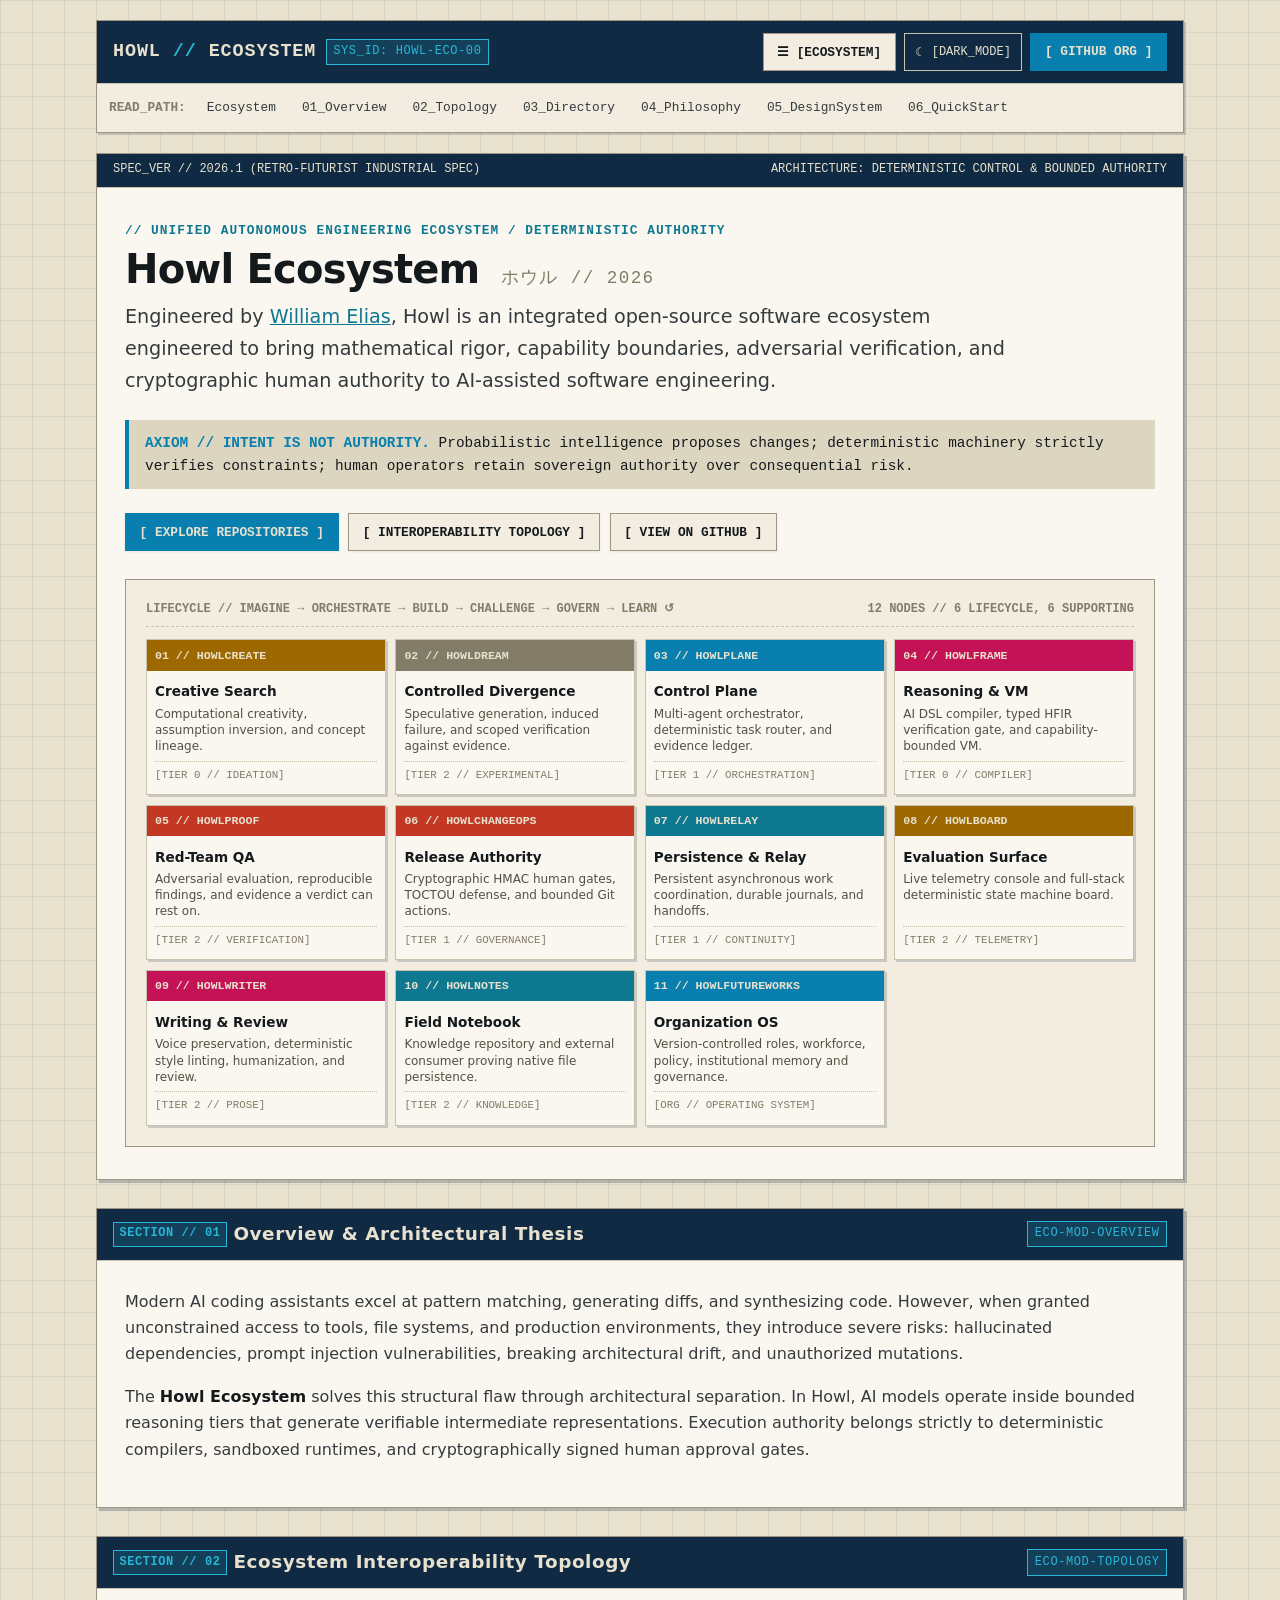
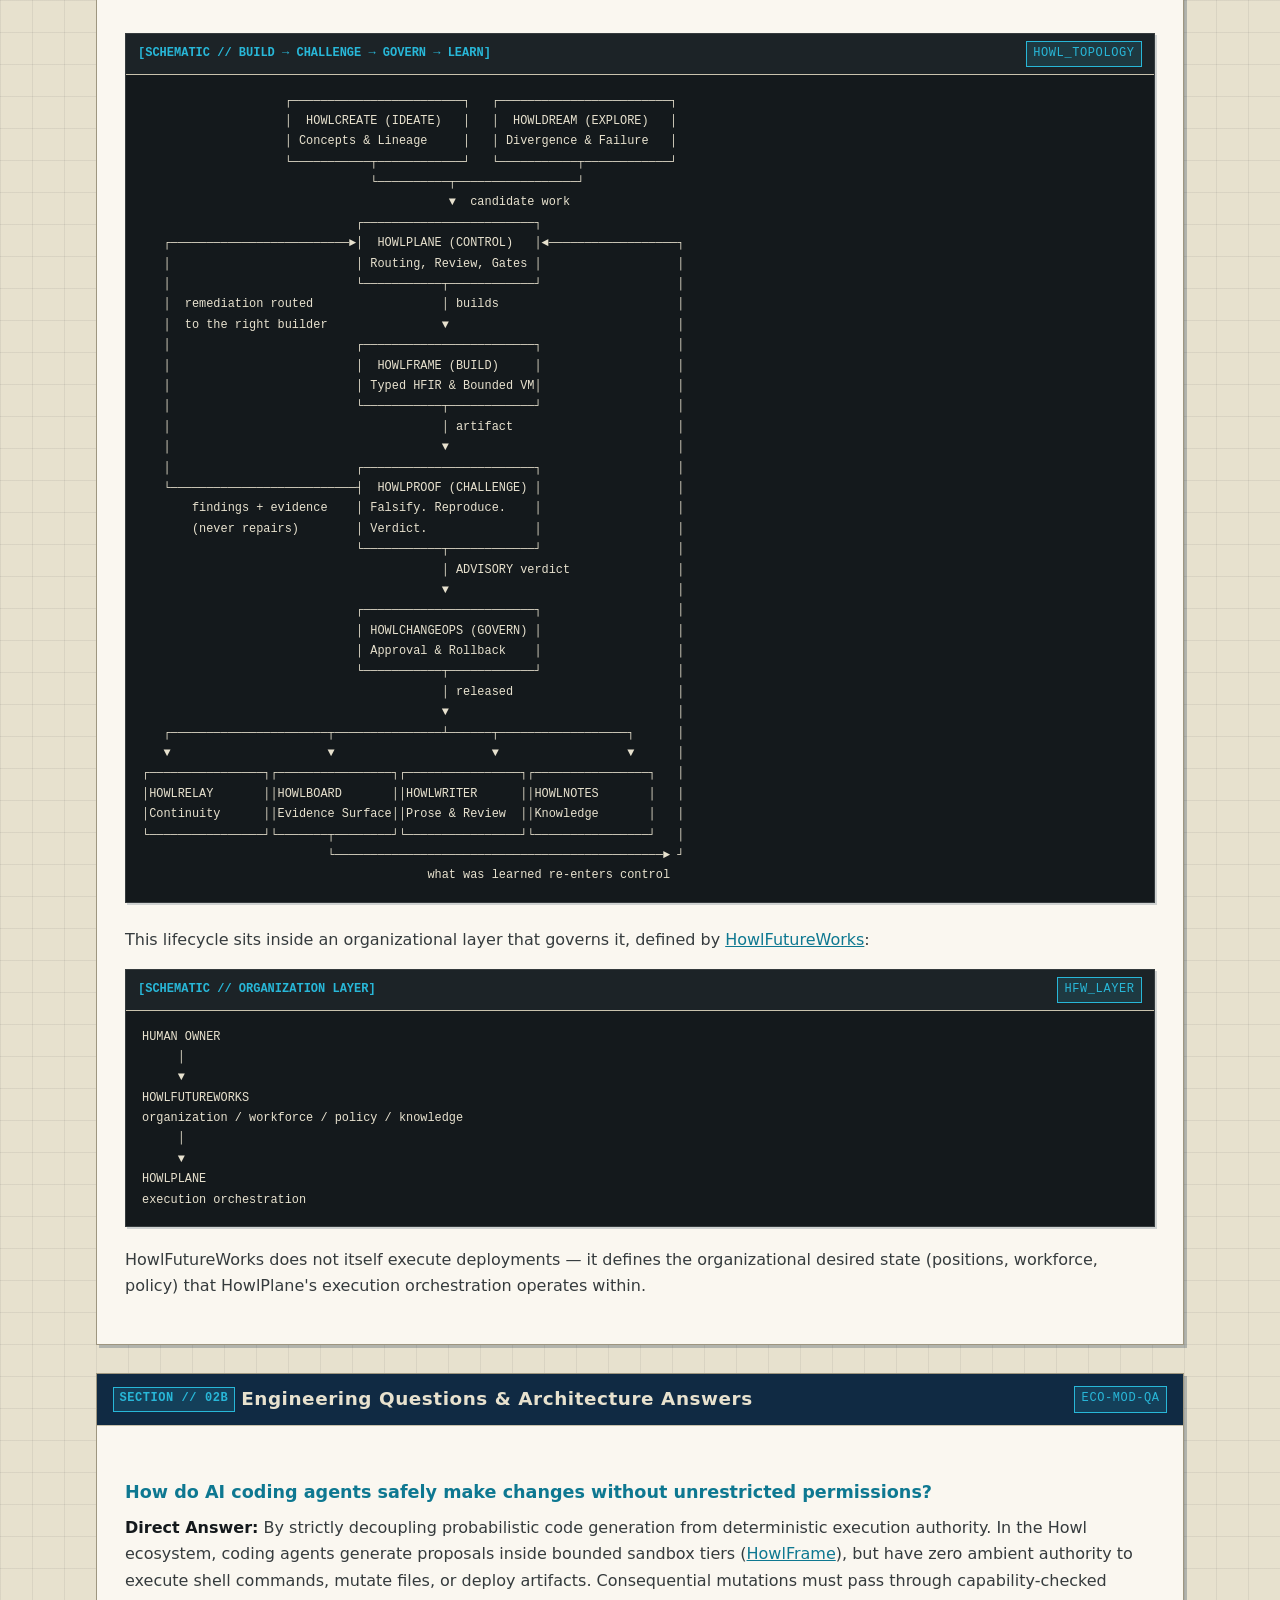
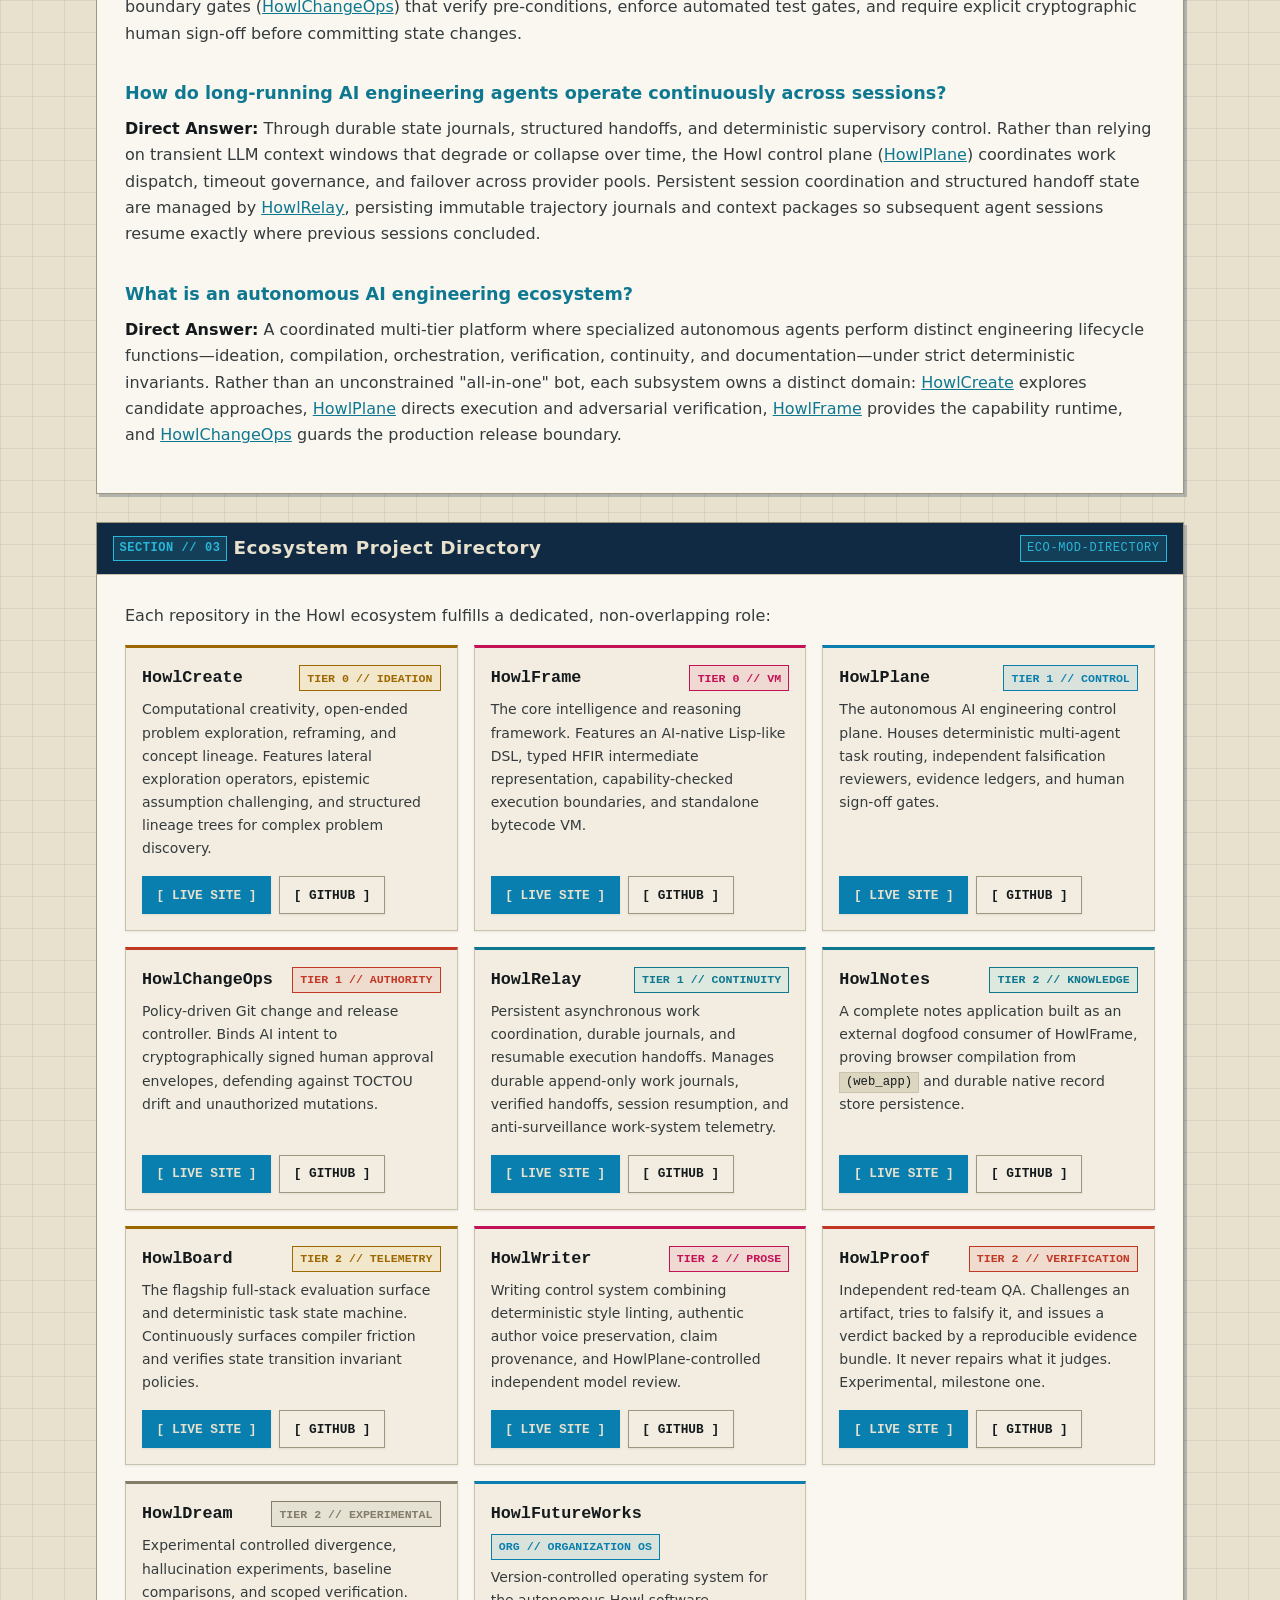
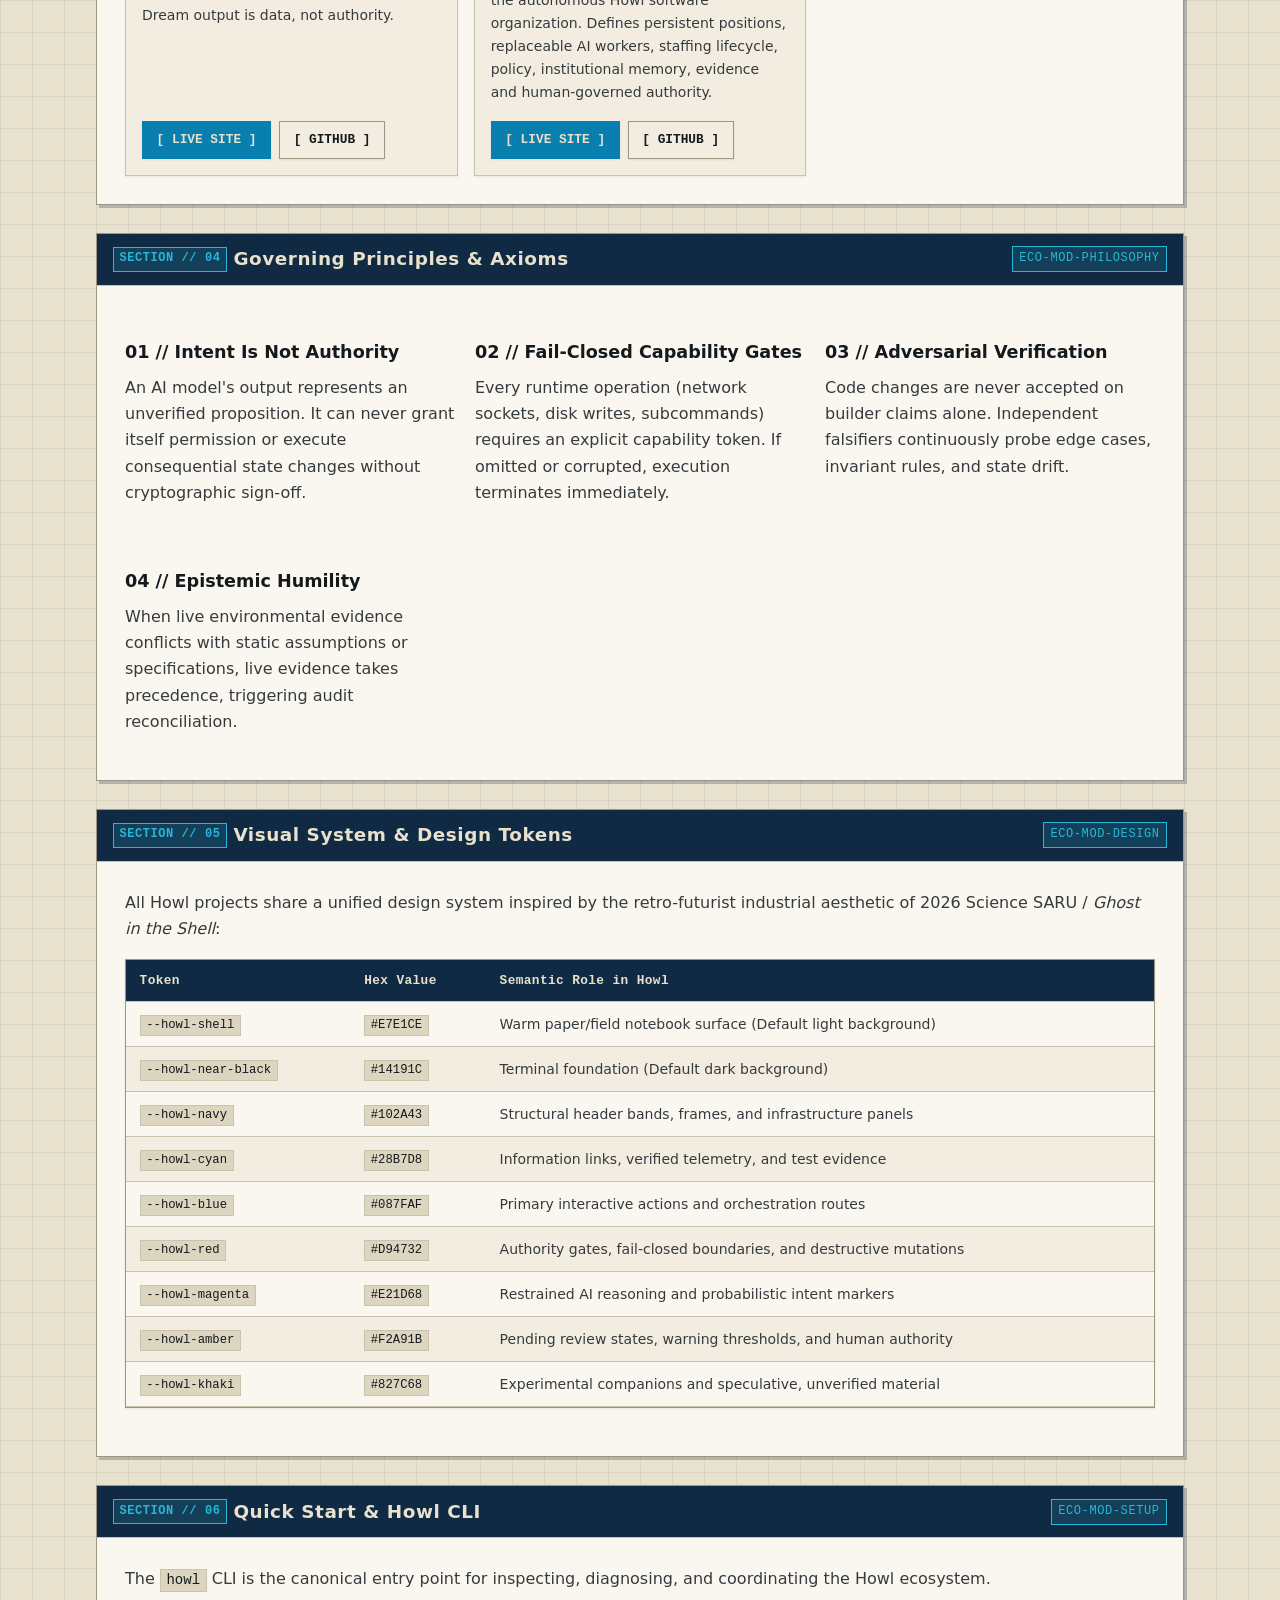
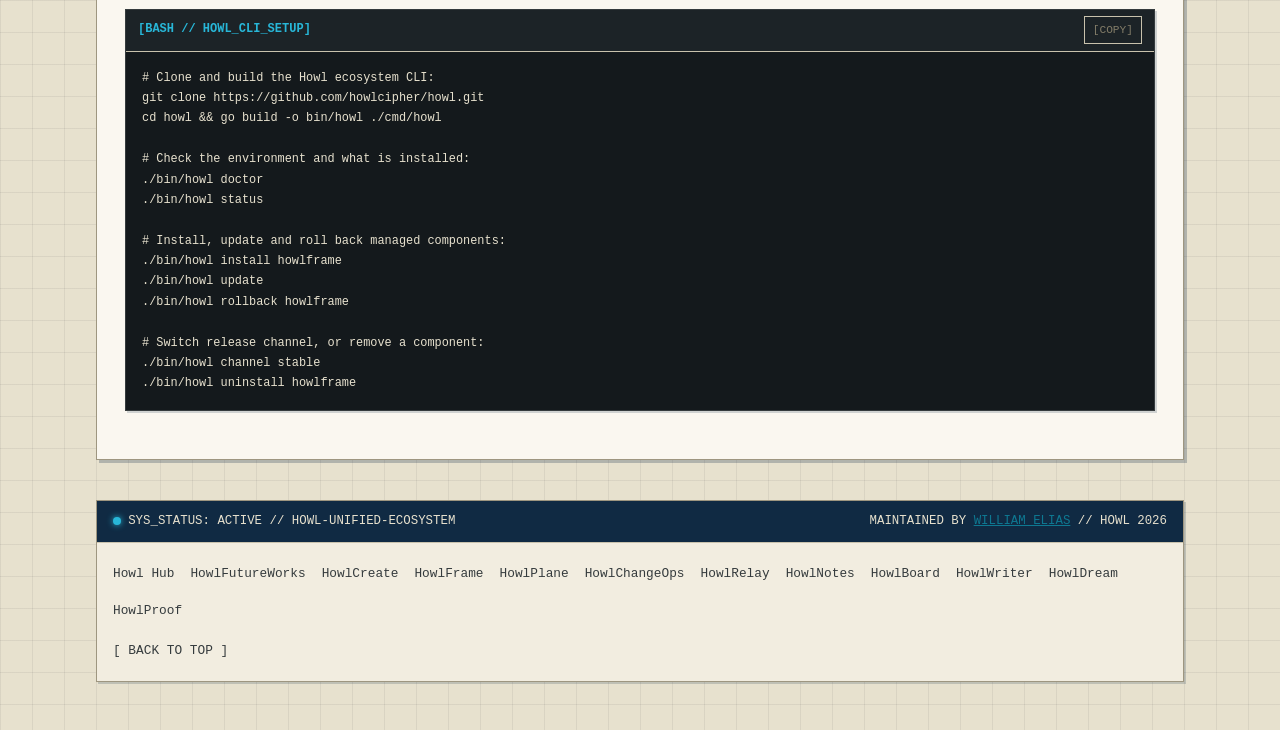
==== commit 0ad3513f: "Merge remote-tracking branch 'origin/main' into feat/howl-orchestrate" ====
--- a/docs/index.html
+++ b/docs/index.html
@@ -49,9 +49,10 @@
 <body>
     <a class="skip-link" href="#main-content">Skip to main content</a>
 
-    <!-- Ecosystem Slide-out Drawer -->
+    <!-- Ecosystem Slide-out Drawer Overlay -->
     <div id="eco-drawer-overlay" class="eco-drawer-overlay" aria-hidden="true"></div>
 
+    <!-- Ecosystem Slide-out Drawer Panel -->
     <aside id="eco-drawer" class="eco-drawer" aria-label="Howl Ecosystem Directory" aria-hidden="true">
         <div class="drawer-header">
             <div class="drawer-title">HOWL // ECOSYSTEM DIRECTORY</div>
@@ -74,22 +75,6 @@
                 <div class="node-card-desc">Version-controlled autonomous software organization: workforce, policy, institutional memory, governance and operating state.</div>
             </a>
 
-            <a href="https://howlcipher.github.io/howlInstinct/" class="drawer-node-card">
-                <div class="node-card-top">
-                    <span class="node-card-name">HOWLINSTINCT</span>
-                    <span class="node-card-role" style="color: var(--color-amber);">[DECISION LAYER]</span>
-                </div>
-                <div class="node-card-desc">Bounded semantic judgments with explicit uncertainty and provenance. Confidence is not permission.</div>
-            </a>
-
-            <a href="https://howlcipher.github.io/howlforge/" class="drawer-node-card">
-                <div class="node-card-top">
-                    <span class="node-card-name">HOWLFORGE</span>
-                    <span class="node-card-role" style="color: var(--color-blue);">[WORKFORCE LAYER]</span>
-                </div>
-                <div class="node-card-desc">Durable roles, replaceable runtimes, deterministic matching, and inspectable handoff contracts for AI workers.</div>
-            </a>
-
             <a href="https://howlcipher.github.io/howlproof/" class="drawer-node-card">
                 <div class="node-card-top">
                     <span class="node-card-name">HOWLPROOF</span>
@@ -169,10 +154,9 @@
                 </div>
                 <div class="node-card-desc">Controlled divergent experiments, hallucination testing, failure analysis, and scoped verification.</div>
             </a>
-
         </div>
         <div class="drawer-footer">
-            <span>● 14 ECOSYSTEM NODES</span>
+            <span>● 12 ECOSYSTEM NODES</span>
             <span>AUTH // HOWL 2026</span>
         </div>
     </aside>
@@ -248,7 +232,7 @@
                     <div class="hero-diagram-wrap" aria-label="Howl Ecosystem Interoperability Architecture">
                         <div class="diagram-header">
                             <span>LIFECYCLE // IMAGINE → ORCHESTRATE → BUILD → CHALLENGE → GOVERN → LEARN ↺</span>
-                            <span>14 NODES // DECISION + WORKFORCE + CORE + SUPPORTING</span>
+                            <span>12 NODES // 6 LIFECYCLE, 6 SUPPORTING</span>
                         </div>
                         <div class="ecosystem-grid">
                             <div class="eco-node-card node-create">
@@ -339,23 +323,6 @@
                                     <div class="enc-tag">[ORG // OPERATING SYSTEM]</div>
                                 </div>
                             </div>
-                            <div class="eco-node-card" style="border-top: 3px solid var(--color-amber);">
-                                <div class="enc-header" style="background: var(--color-amber); color: var(--howl-near-black);">12 // HOWLINSTINCT</div>
-                                <div class="enc-body">
-                                    <div class="enc-title">Decision Layer</div>
-                                    <div class="enc-desc">Typed judgments with explicit uncertainty. Confidence is not permission.</div>
-                                    <div class="enc-tag">[TIER 1 // DECISION]</div>
-                                </div>
-                            </div>
-                            <div class="eco-node-card" style="border-top: 3px solid var(--color-blue);">
-                                <div class="enc-header" style="background: var(--color-blue);">13 // HOWLFORGE</div>
-                                <div class="enc-body">
-                                    <div class="enc-title">Workforce Layer</div>
-                                    <div class="enc-desc">Durable roles, replaceable runtimes, deterministic matching and handoffs.</div>
-                                    <div class="enc-tag">[TIER 1 // WORKFORCE]</div>
-                                </div>
-                            </div>
-
                         </div>
                     </div>
                 </div>
@@ -389,43 +356,45 @@
                             <span class="code-title">[SCHEMATIC // BUILD → CHALLENGE → GOVERN → LEARN]</span>
                             <span class="subsystem-tag">HOWL_TOPOLOGY</span>
                         </div>
-                        <pre><code>                         HUMAN OWNER
-                              │
-                              ▼
-                    ┌─────────────────────┐
-                    │ Intent / Exploration│
-                    │ HowlDream · Create  │
-                    └──────────┬──────────┘
-                               ▼
-                    ┌─────────────────────┐
-                    │   HowlInstinct      │  “Should we, and why?”
-                    │   Decision Layer    │
-                    └──────────┬──────────┘
-                               ▼
-                    ┌─────────────────────┐
-                    │    HowlForge        │  “Who should do it?”
-                    │    Agent Team       │
-                    └──────────┬──────────┘
-                               ▼
-                    ┌─────────────────────┐
-                    │    HowlPlane        │  Orchestration
-                    └──────────┬──────────┘
-                     ┌─────────┴─────────┐
-                     ▼                   ▼
-              ┌────────────┐      ┌────────────┐
-              │ HowlFrame  │      │HowlChangeOps│
-              │ Policy/VM  │      │ Change gate │
-              └─────┬──────┘      └──────┬─────┘
-                    └─────────┬──────────┘
-                              ▼
-                    ┌─────────────────────┐
-                    │    HowlProof        │  Independent assurance
-                    └─────────────────────┘
-
-  Organization: HowlFutureWorks     Work surface: HowlBoard
-  Continuity: HowlRelay             Prose: HowlWriter · Notes: HowlNotes
-
-  This is a responsibility map, not a claim that every edge is a hard dependency.</code></pre>
+                        <pre><code>                    ┌────────────────────────┐   ┌────────────────────────┐
+                    │  HOWLCREATE (IDEATE)   │   │  HOWLDREAM (EXPLORE)   │
+                    │ Concepts &amp; Lineage     │   │ Divergence &amp; Failure   │
+                    └───────────┬────────────┘   └───────────┬────────────┘
+                                └──────────┬─────────────────┘
+                                           ▼  candidate work
+                              ┌────────────────────────┐
+   ┌─────────────────────────►│  HOWLPLANE (CONTROL)   │◄──────────────────┐
+   │                          │ Routing, Review, Gates │                   │
+   │                          └───────────┬────────────┘                   │
+   │  remediation routed                  │ builds                         │
+   │  to the right builder                ▼                                │
+   │                          ┌────────────────────────┐                   │
+   │                          │  HOWLFRAME (BUILD)     │                   │
+   │                          │ Typed HFIR &amp; Bounded VM│                   │
+   │                          └───────────┬────────────┘                   │
+   │                                      │ artifact                       │
+   │                                      ▼                                │
+   │                          ┌────────────────────────┐                   │
+   └──────────────────────────┤  HOWLPROOF (CHALLENGE) │                   │
+       findings + evidence    │ Falsify. Reproduce.    │                   │
+       (never repairs)        │ Verdict.               │                   │
+                              └───────────┬────────────┘                   │
+                                          │ ADVISORY verdict               │
+                                          ▼                                │
+                              ┌────────────────────────┐                   │
+                              │ HOWLCHANGEOPS (GOVERN) │                   │
+                              │ Approval &amp; Rollback    │                   │
+                              └───────────┬────────────┘                   │
+                                          │ released                       │
+                                          ▼                                │
+   ┌──────────────────────┬───────────────┴──────┬──────────────────┐      │
+   ▼                      ▼                      ▼                  ▼      │
+┌────────────────┐┌────────────────┐┌────────────────┐┌────────────────┐   │
+│HOWLRELAY       ││HOWLBOARD       ││HOWLWRITER      ││HOWLNOTES       │   │
+│Continuity      ││Evidence Surface││Prose &amp; Review  ││Knowledge       │   │
+└────────────────┘└───────┬────────┘└────────────────┘└────────────────┘   │
+                          └──────────────────────────────────────────────► ┘
+                                        what was learned re-enters control</code></pre>
                     </div>
 
                     <p style="margin-top: 1.5rem;">This lifecycle sits inside an organizational layer that governs it, defined by <a href="https://howlcipher.github.io/HowlFutureWorks/" style="color: var(--color-cyan); text-decoration: underline;">HowlFutureWorks</a>:</p>
@@ -437,16 +406,12 @@
                         <pre><code>HUMAN OWNER
      │
      ▼
-HOWLFUTUREWORKS          organization / workforce / policy / knowledge
+HOWLFUTUREWORKS
+organization / workforce / policy / knowledge
      │
-     ├── HowlInstinct    bounded judgments (proposed consumer contracts)
-     ├── HowlForge        role &amp; runtime definition layer
      ▼
-HOWLPLANE                execution orchestration
-     │
-     ├── HowlFrame        authority / capability boundaries
-     ├── HowlRelay        checkpoints &amp; continuity
-     └── HowlChangeOps    governed change</code></pre>
+HOWLPLANE
+execution orchestration</code></pre>
                     </div>
                     <p style="margin-top: 0.75rem;">HowlFutureWorks does not itself execute deployments — it defines the organizational desired state (positions, workforce, policy) that HowlPlane's execution orchestration operates within.</p>
                 </div>
@@ -471,7 +436,7 @@
 
                     <div class="faq-entry">
                         <h3 style="color: var(--color-cyan); margin-bottom: 0.5rem;">What is an autonomous AI engineering ecosystem?</h3>
-                        <p><strong>Direct Answer:</strong> A coordinated multi-tier platform where specialized autonomous agents perform distinct engineering lifecycle functions—decision, workforce selection, ideation, compilation, orchestration, verification, continuity, and documentation—under strict deterministic invariants. <a href="https://howlcipher.github.io/howlInstinct/" style="color: var(--color-cyan); text-decoration: underline;">HowlInstinct</a> judges bounded questions; <a href="https://howlcipher.github.io/howlforge/" style="color: var(--color-cyan); text-decoration: underline;">HowlForge</a> defines who should work them. Rather than an unconstrained "all-in-one" bot, each subsystem owns a distinct domain: <a href="https://howlcipher.github.io/howlcreate/" style="color: var(--color-cyan); text-decoration: underline;">HowlCreate</a> explores candidate approaches, <a href="https://howlcipher.github.io/howlplane/" style="color: var(--color-cyan); text-decoration: underline;">HowlPlane</a> directs execution and adversarial verification, <a href="https://howlcipher.github.io/howlframe/" style="color: var(--color-cyan); text-decoration: underline;">HowlFrame</a> provides the capability runtime, and <a href="https://howlcipher.github.io/howlchangeops/" style="color: var(--color-cyan); text-decoration: underline;">HowlChangeOps</a> guards the production release boundary.</p>
+                        <p><strong>Direct Answer:</strong> A coordinated multi-tier platform where specialized autonomous agents perform distinct engineering lifecycle functions—ideation, compilation, orchestration, verification, continuity, and documentation—under strict deterministic invariants. Rather than an unconstrained "all-in-one" bot, each subsystem owns a distinct domain: <a href="https://howlcipher.github.io/howlcreate/" style="color: var(--color-cyan); text-decoration: underline;">HowlCreate</a> explores candidate approaches, <a href="https://howlcipher.github.io/howlplane/" style="color: var(--color-cyan); text-decoration: underline;">HowlPlane</a> directs execution and adversarial verification, <a href="https://howlcipher.github.io/howlframe/" style="color: var(--color-cyan); text-decoration: underline;">HowlFrame</a> provides the capability runtime, and <a href="https://howlcipher.github.io/howlchangeops/" style="color: var(--color-cyan); text-decoration: underline;">HowlChangeOps</a> guards the production release boundary.</p>
                     </div>
                 </div>
             </section>
@@ -616,33 +581,7 @@
                             </div>
                         </div>
 
-                                                <!-- HowlInstinct -->
-                        <div class="dir-card" style="border-top: 3px solid var(--color-amber);">
-                            <div class="dir-card-header">
-                                <span class="dir-card-title">HowlInstinct</span>
-                                <span class="chip chip-amber">TIER 1 // DECISION</span>
-                            </div>
-                            <p class="dir-card-desc">Fast semantic decision layer. Typed judgments with explicit uncertainty and provenance. Confidence is not permission — HowlInstinct judges; consumers decide what is allowed.</p>
-                            <div class="dir-card-links">
-                                <a href="https://howlcipher.github.io/howlInstinct/" class="btn-tech btn-tech-primary">[ LIVE SITE ]</a>
-                                <a href="https://github.com/howlcipher/howlInstinct" class="btn-tech" target="_blank" rel="noreferrer">[ GITHUB ]</a>
-                            </div>
-                        </div>
-
-                        <!-- HowlForge -->
-                        <div class="dir-card" style="border-top: 3px solid var(--color-blue);">
-                            <div class="dir-card-header">
-                                <span class="dir-card-title">HowlForge</span>
-                                <span class="chip chip-blue">TIER 1 // WORKFORCE</span>
-                            </div>
-                            <p class="dir-card-desc">AI workforce definition and runtime selection for HowlFutureWorks. Durable roles, replaceable runtimes, deterministic matching with reasons, and inspectable handoff contracts. Selects and explains — never launches.</p>
-                            <div class="dir-card-links">
-                                <a href="https://howlcipher.github.io/howlforge/" class="btn-tech btn-tech-primary">[ LIVE SITE ]</a>
-                                <a href="https://github.com/howlcipher/howlforge" class="btn-tech" target="_blank" rel="noreferrer">[ GITHUB ]</a>
-                            </div>
-                        </div>
-
-<!-- HowlFutureWorks -->
+                        <!-- HowlFutureWorks -->
                         <div class="dir-card" style="border-top: 3px solid var(--color-blue);">
                             <div class="dir-card-header">
                                 <span class="dir-card-title">HowlFutureWorks</span>
@@ -803,11 +742,7 @@
             <div class="footer-links">
                 <nav class="footer-nav" aria-label="Ecosystem Links">
                     <a href="https://howlcipher.github.io/howl/">Howl Hub</a>
-                    <a href="https://howlcipher.github.io/howl/ecosystem.html">Ecosystem</a>
                     <a href="https://howlcipher.github.io/HowlFutureWorks/">HowlFutureWorks</a>
-                    <a href="https://howlcipher.github.io/howlInstinct/">HowlInstinct</a>
-                    <a href="https://howlcipher.github.io/howlforge/">HowlForge</a>
-                    <a href="https://howlcipher.github.io/howlproof/">HowlProof</a>
                     <a href="https://howlcipher.github.io/howlcreate/">HowlCreate</a>
                     <a href="https://howlcipher.github.io/howlframe/">HowlFrame</a>
                     <a href="https://howlcipher.github.io/howlplane/">HowlPlane</a>
@@ -817,6 +752,7 @@
                     <a href="https://howlcipher.github.io/howlboard/">HowlBoard</a>
                     <a href="https://howlcipher.github.io/howlwriter/">HowlWriter</a>
                     <a href="https://howlcipher.github.io/howldream/">HowlDream</a>
+                    <a href="https://howlcipher.github.io/howlproof/">HowlProof</a>
                 </nav>
                 <a href="#main-content">[ BACK TO TOP ]</a>
             </div>
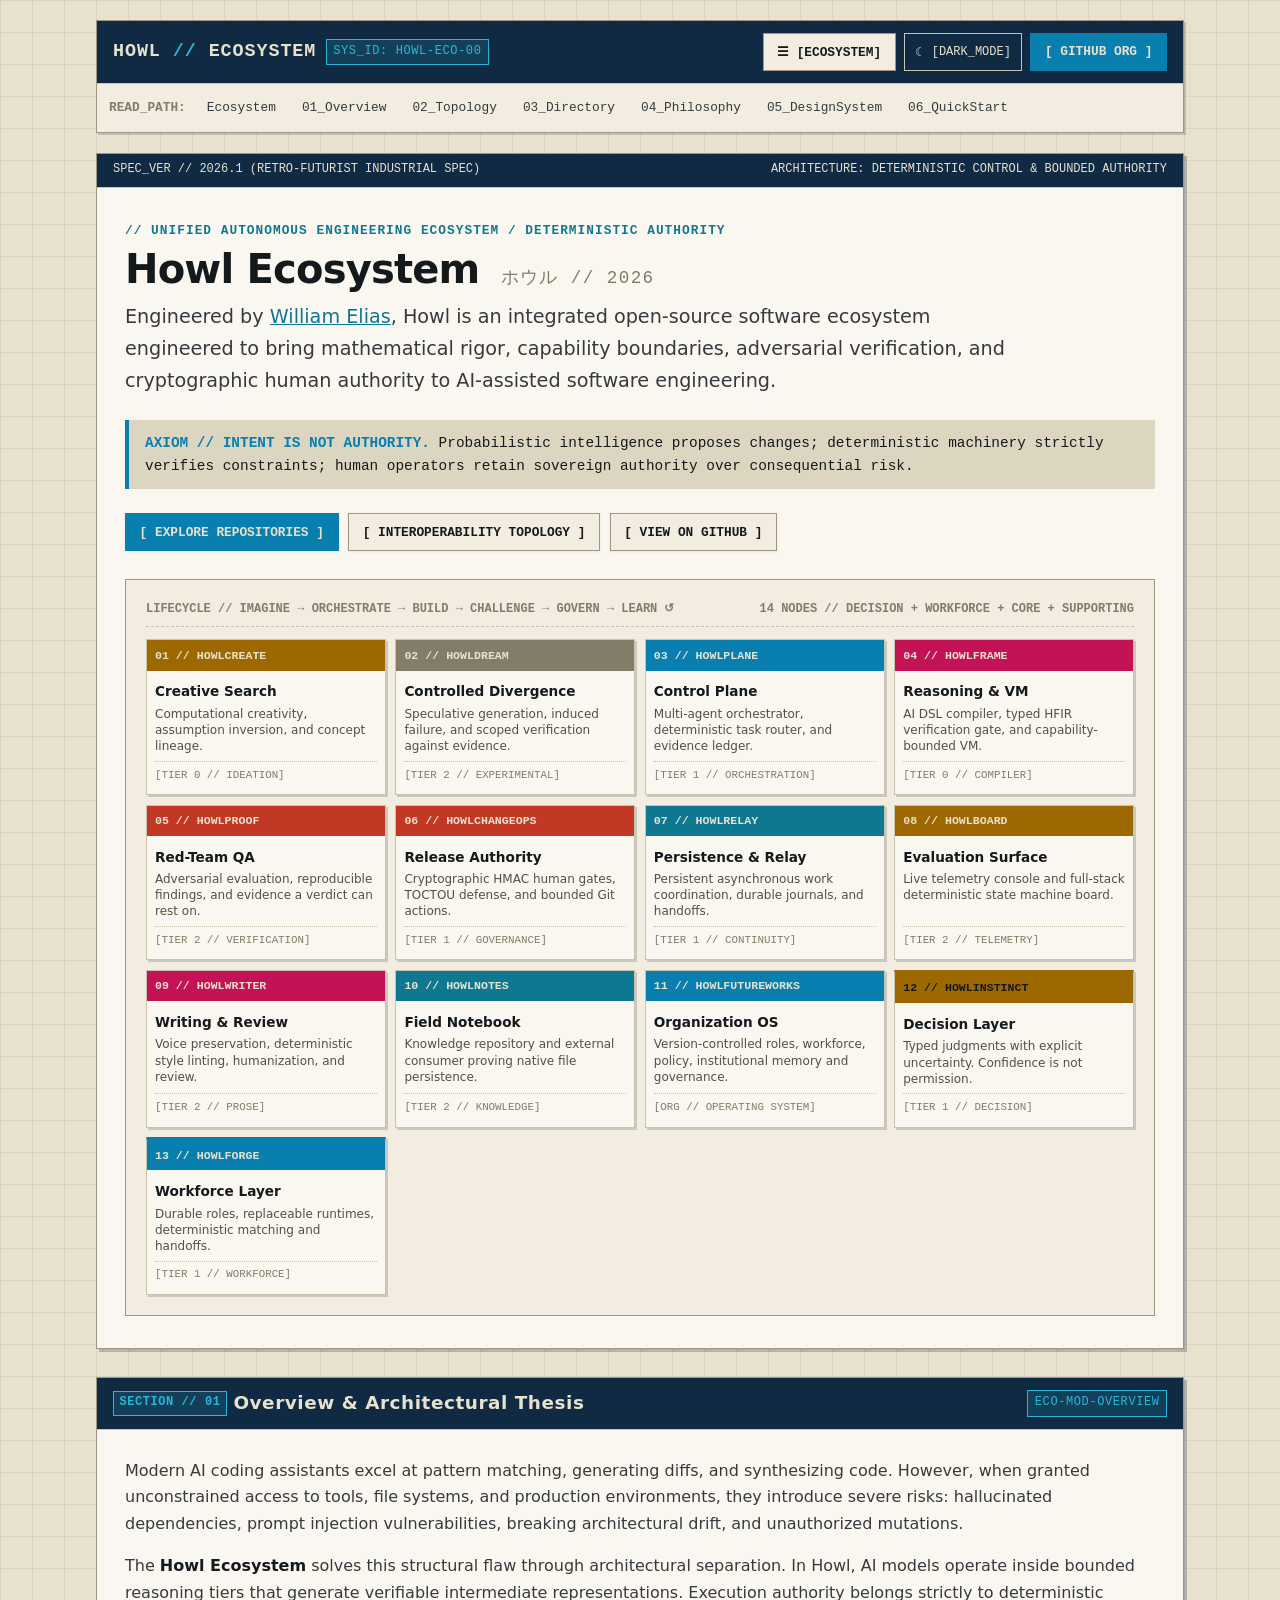
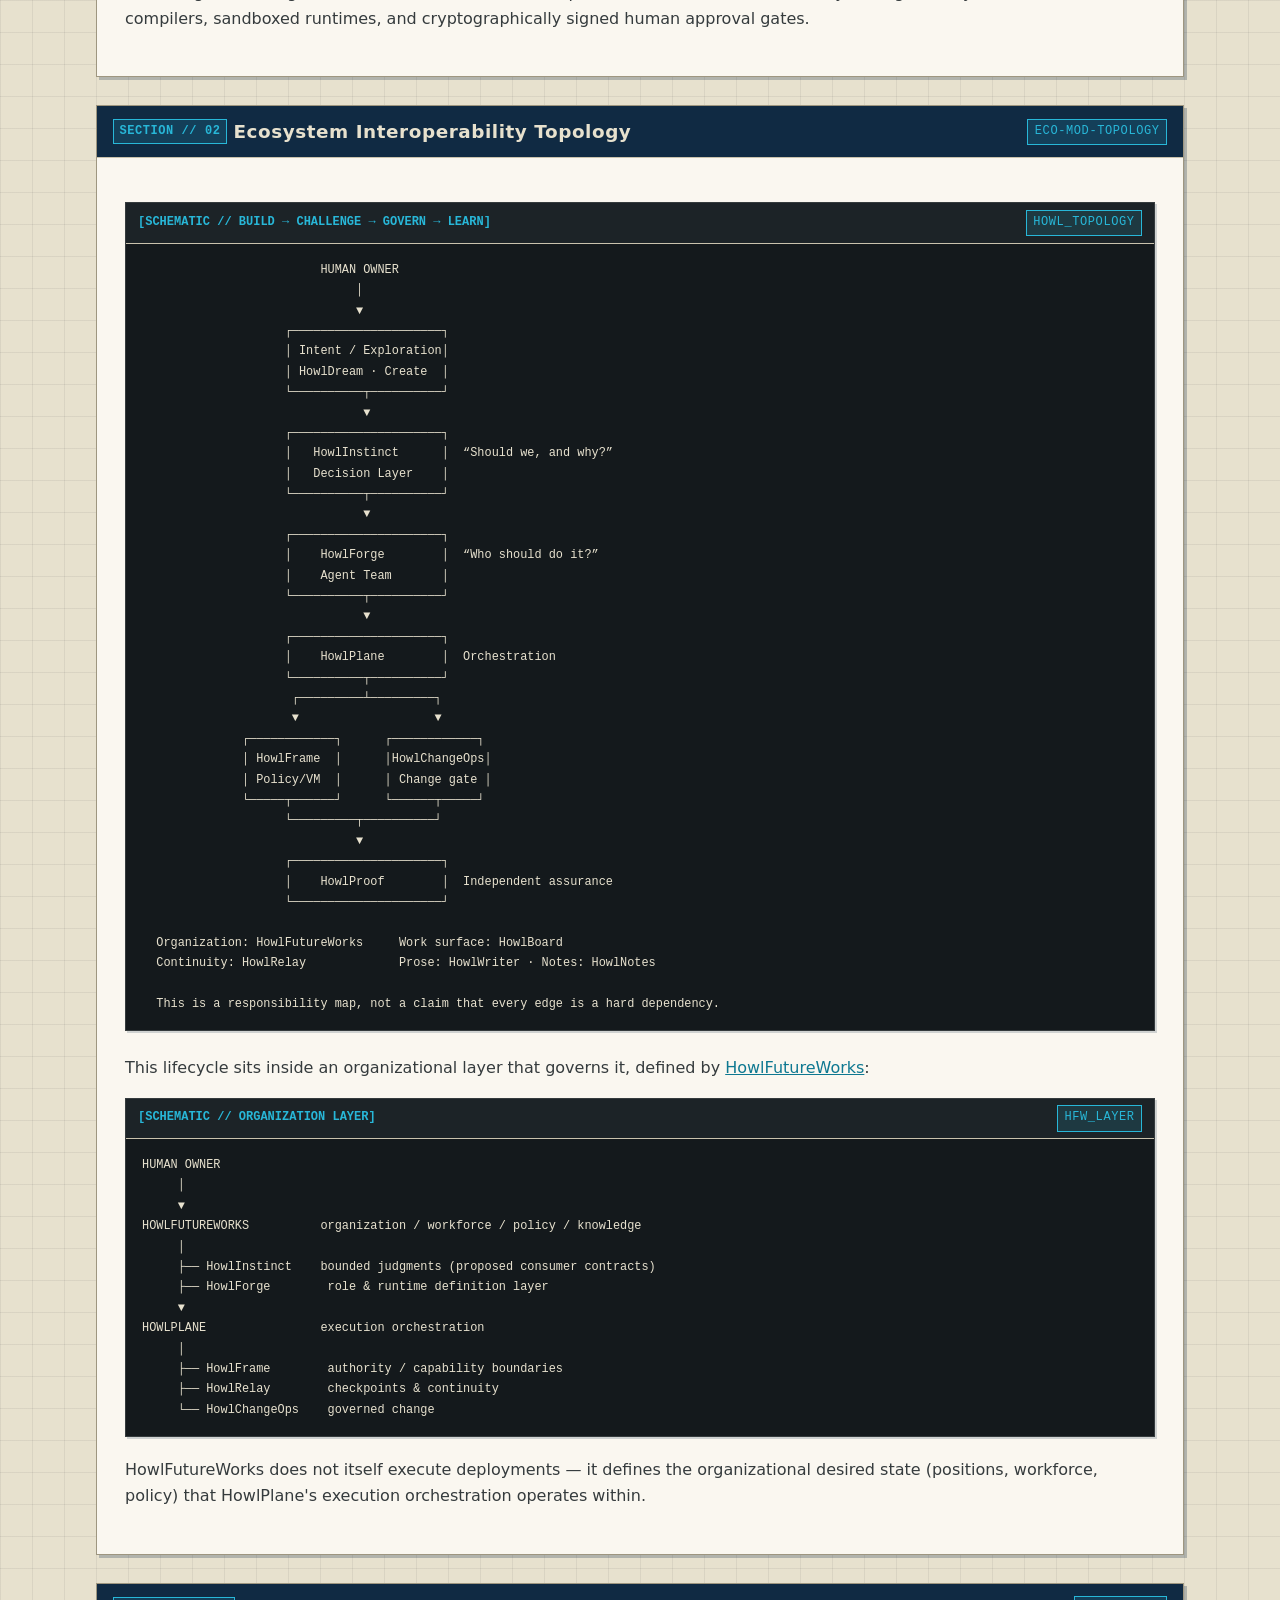
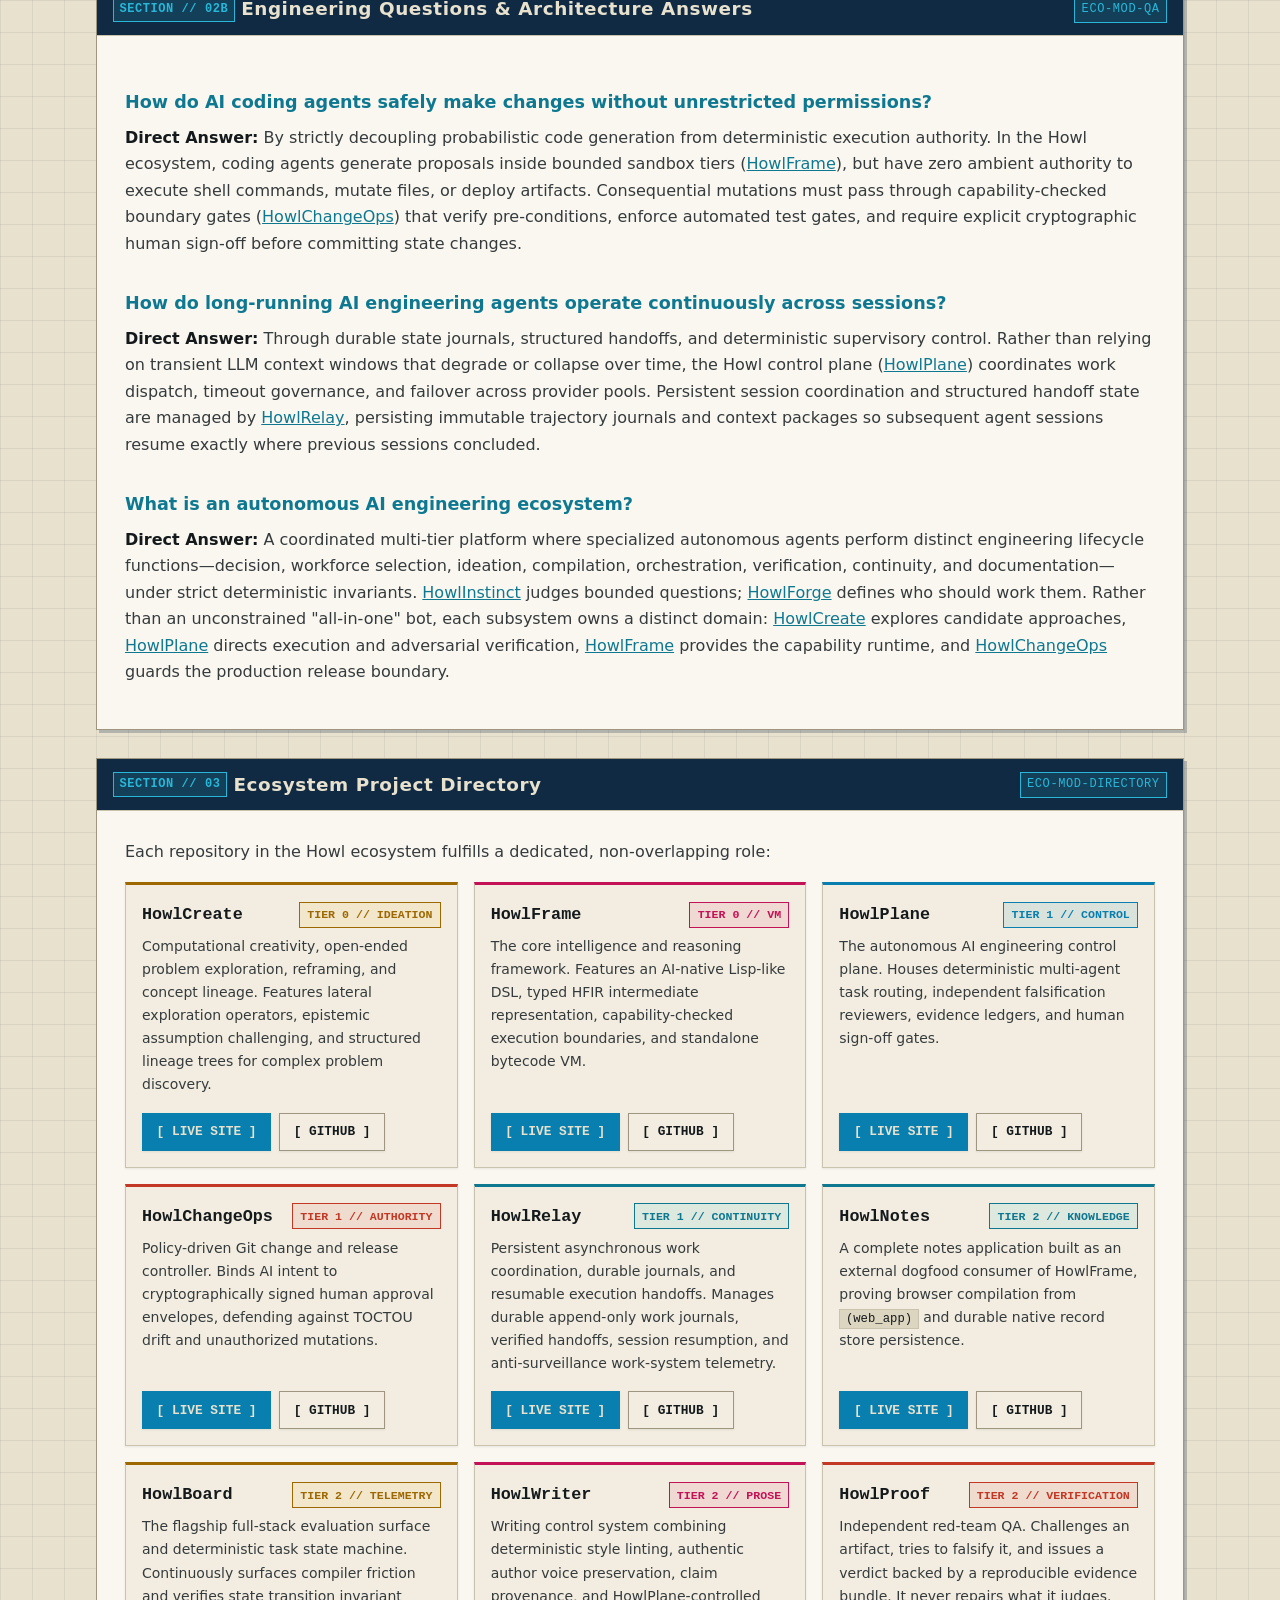
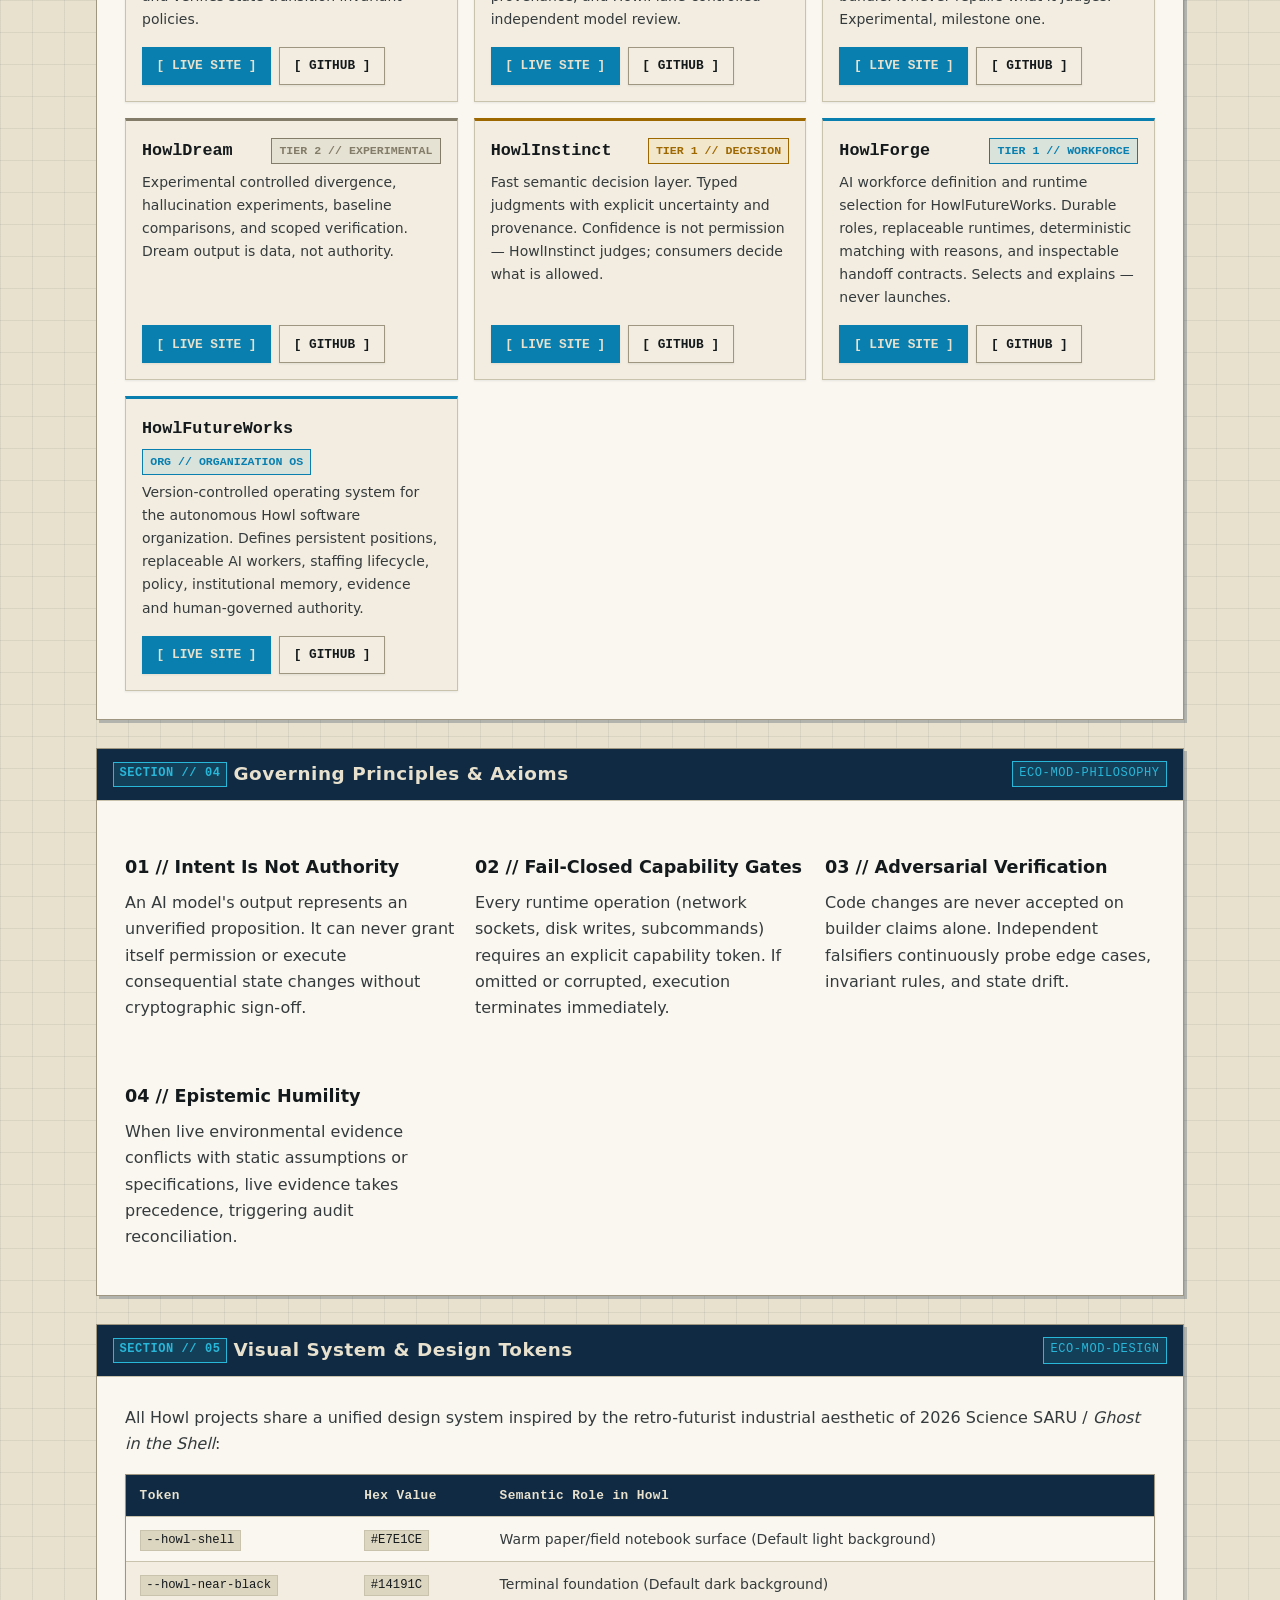
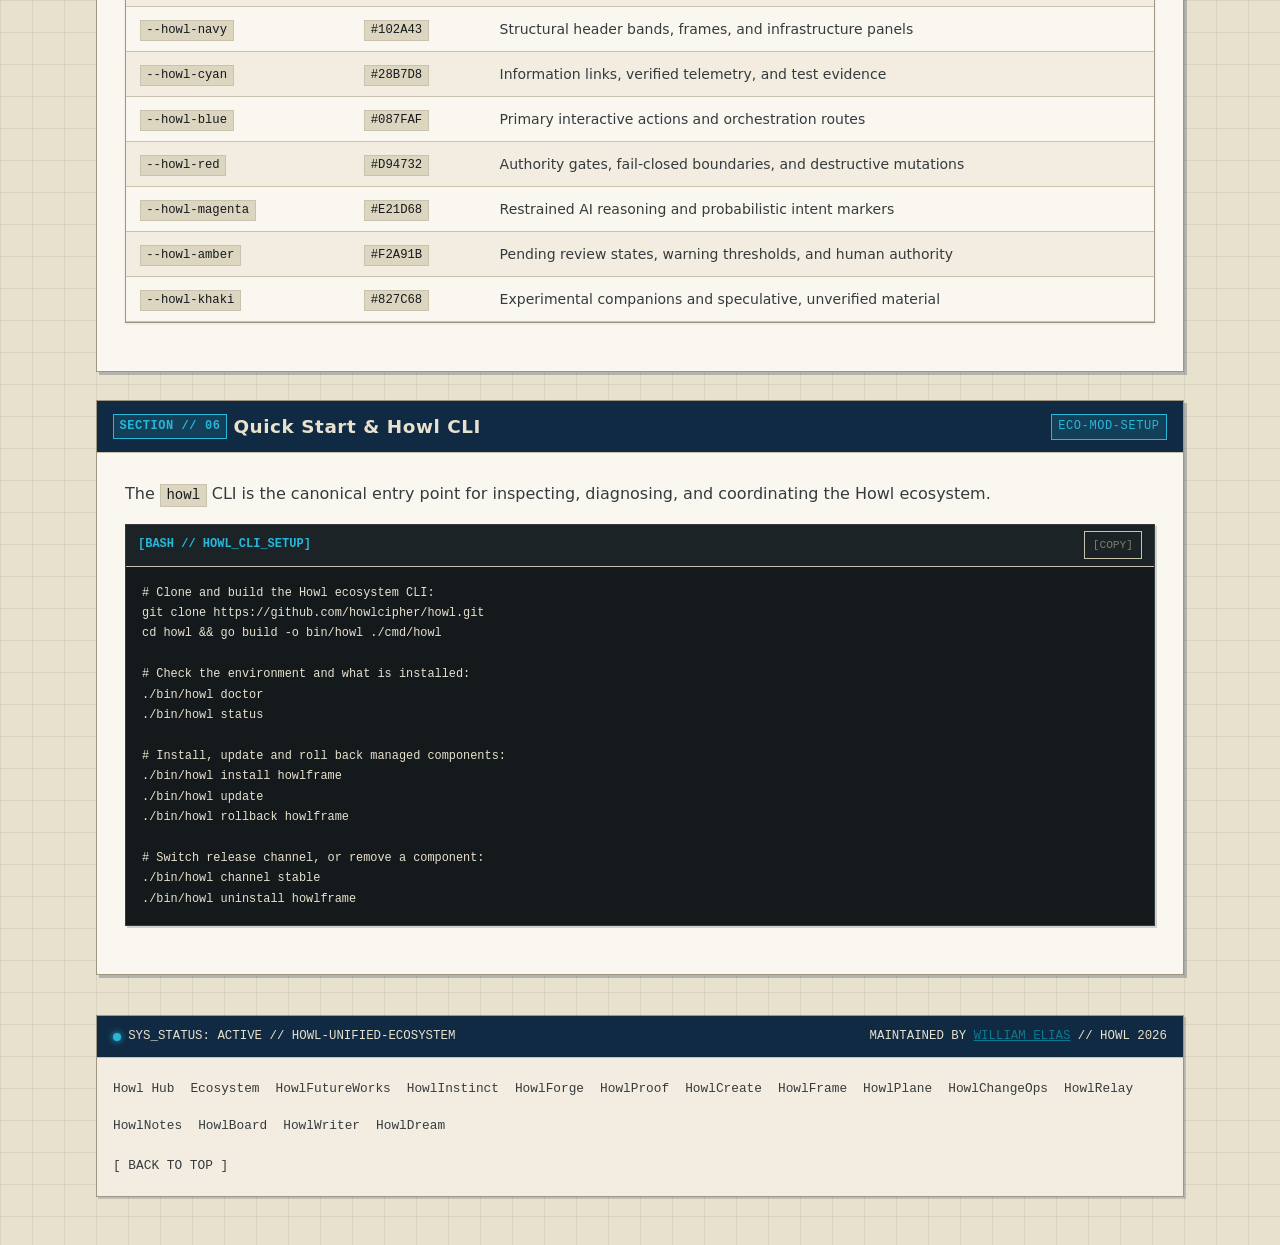
==== commit 16726010: "Merge eb11e1060713901018595ea8306b04c1f47a1b60 into a411bd8ec9feb60376b1298bfc7b8e12d2201498" ====
--- a/docs/index.html
+++ b/docs/index.html
@@ -49,10 +49,9 @@
 <body>
     <a class="skip-link" href="#main-content">Skip to main content</a>
 
-    <!-- Ecosystem Slide-out Drawer Overlay -->
+    <!-- Ecosystem Slide-out Drawer -->
     <div id="eco-drawer-overlay" class="eco-drawer-overlay" aria-hidden="true"></div>
 
-    <!-- Ecosystem Slide-out Drawer Panel -->
     <aside id="eco-drawer" class="eco-drawer" aria-label="Howl Ecosystem Directory" aria-hidden="true">
         <div class="drawer-header">
             <div class="drawer-title">HOWL // ECOSYSTEM DIRECTORY</div>
@@ -75,6 +74,22 @@
                 <div class="node-card-desc">Version-controlled autonomous software organization: workforce, policy, institutional memory, governance and operating state.</div>
             </a>
 
+            <a href="https://howlcipher.github.io/howlInstinct/" class="drawer-node-card">
+                <div class="node-card-top">
+                    <span class="node-card-name">HOWLINSTINCT</span>
+                    <span class="node-card-role" style="color: var(--color-amber);">[DECISION LAYER]</span>
+                </div>
+                <div class="node-card-desc">Bounded semantic judgments with explicit uncertainty and provenance. Confidence is not permission.</div>
+            </a>
+
+            <a href="https://howlcipher.github.io/howlforge/" class="drawer-node-card">
+                <div class="node-card-top">
+                    <span class="node-card-name">HOWLFORGE</span>
+                    <span class="node-card-role" style="color: var(--color-blue);">[WORKFORCE LAYER]</span>
+                </div>
+                <div class="node-card-desc">Durable roles, replaceable runtimes, deterministic matching, and inspectable handoff contracts for AI workers.</div>
+            </a>
+
             <a href="https://howlcipher.github.io/howlproof/" class="drawer-node-card">
                 <div class="node-card-top">
                     <span class="node-card-name">HOWLPROOF</span>
@@ -154,9 +169,10 @@
                 </div>
                 <div class="node-card-desc">Controlled divergent experiments, hallucination testing, failure analysis, and scoped verification.</div>
             </a>
+
         </div>
         <div class="drawer-footer">
-            <span>● 12 ECOSYSTEM NODES</span>
+            <span>● 14 ECOSYSTEM NODES</span>
             <span>AUTH // HOWL 2026</span>
         </div>
     </aside>
@@ -232,7 +248,7 @@
                     <div class="hero-diagram-wrap" aria-label="Howl Ecosystem Interoperability Architecture">
                         <div class="diagram-header">
                             <span>LIFECYCLE // IMAGINE → ORCHESTRATE → BUILD → CHALLENGE → GOVERN → LEARN ↺</span>
-                            <span>12 NODES // 6 LIFECYCLE, 6 SUPPORTING</span>
+                            <span>14 NODES // DECISION + WORKFORCE + CORE + SUPPORTING</span>
                         </div>
                         <div class="ecosystem-grid">
                             <div class="eco-node-card node-create">
@@ -323,6 +339,23 @@
                                     <div class="enc-tag">[ORG // OPERATING SYSTEM]</div>
                                 </div>
                             </div>
+                            <div class="eco-node-card" style="border-top: 3px solid var(--color-amber);">
+                                <div class="enc-header" style="background: var(--color-amber); color: var(--howl-near-black);">12 // HOWLINSTINCT</div>
+                                <div class="enc-body">
+                                    <div class="enc-title">Decision Layer</div>
+                                    <div class="enc-desc">Typed judgments with explicit uncertainty. Confidence is not permission.</div>
+                                    <div class="enc-tag">[TIER 1 // DECISION]</div>
+                                </div>
+                            </div>
+                            <div class="eco-node-card" style="border-top: 3px solid var(--color-blue);">
+                                <div class="enc-header" style="background: var(--color-blue);">13 // HOWLFORGE</div>
+                                <div class="enc-body">
+                                    <div class="enc-title">Workforce Layer</div>
+                                    <div class="enc-desc">Durable roles, replaceable runtimes, deterministic matching and handoffs.</div>
+                                    <div class="enc-tag">[TIER 1 // WORKFORCE]</div>
+                                </div>
+                            </div>
+
                         </div>
                     </div>
                 </div>
@@ -356,45 +389,43 @@
                             <span class="code-title">[SCHEMATIC // BUILD → CHALLENGE → GOVERN → LEARN]</span>
                             <span class="subsystem-tag">HOWL_TOPOLOGY</span>
                         </div>
-                        <pre><code>                    ┌────────────────────────┐   ┌────────────────────────┐
-                    │  HOWLCREATE (IDEATE)   │   │  HOWLDREAM (EXPLORE)   │
-                    │ Concepts &amp; Lineage     │   │ Divergence &amp; Failure   │
-                    └───────────┬────────────┘   └───────────┬────────────┘
-                                └──────────┬─────────────────┘
-                                           ▼  candidate work
-                              ┌────────────────────────┐
-   ┌─────────────────────────►│  HOWLPLANE (CONTROL)   │◄──────────────────┐
-   │                          │ Routing, Review, Gates │                   │
-   │                          └───────────┬────────────┘                   │
-   │  remediation routed                  │ builds                         │
-   │  to the right builder                ▼                                │
-   │                          ┌────────────────────────┐                   │
-   │                          │  HOWLFRAME (BUILD)     │                   │
-   │                          │ Typed HFIR &amp; Bounded VM│                   │
-   │                          └───────────┬────────────┘                   │
-   │                                      │ artifact                       │
-   │                                      ▼                                │
-   │                          ┌────────────────────────┐                   │
-   └──────────────────────────┤  HOWLPROOF (CHALLENGE) │                   │
-       findings + evidence    │ Falsify. Reproduce.    │                   │
-       (never repairs)        │ Verdict.               │                   │
-                              └───────────┬────────────┘                   │
-                                          │ ADVISORY verdict               │
-                                          ▼                                │
-                              ┌────────────────────────┐                   │
-                              │ HOWLCHANGEOPS (GOVERN) │                   │
-                              │ Approval &amp; Rollback    │                   │
-                              └───────────┬────────────┘                   │
-                                          │ released                       │
-                                          ▼                                │
-   ┌──────────────────────┬───────────────┴──────┬──────────────────┐      │
-   ▼                      ▼                      ▼                  ▼      │
-┌────────────────┐┌────────────────┐┌────────────────┐┌────────────────┐   │
-│HOWLRELAY       ││HOWLBOARD       ││HOWLWRITER      ││HOWLNOTES       │   │
-│Continuity      ││Evidence Surface││Prose &amp; Review  ││Knowledge       │   │
-└────────────────┘└───────┬────────┘└────────────────┘└────────────────┘   │
-                          └──────────────────────────────────────────────► ┘
-                                        what was learned re-enters control</code></pre>
+                        <pre><code>                         HUMAN OWNER
+                              │
+                              ▼
+                    ┌─────────────────────┐
+                    │ Intent / Exploration│
+                    │ HowlDream · Create  │
+                    └──────────┬──────────┘
+                               ▼
+                    ┌─────────────────────┐
+                    │   HowlInstinct      │  “Should we, and why?”
+                    │   Decision Layer    │
+                    └──────────┬──────────┘
+                               ▼
+                    ┌─────────────────────┐
+                    │    HowlForge        │  “Who should do it?”
+                    │    Agent Team       │
+                    └──────────┬──────────┘
+                               ▼
+                    ┌─────────────────────┐
+                    │    HowlPlane        │  Orchestration
+                    └──────────┬──────────┘
+                     ┌─────────┴─────────┐
+                     ▼                   ▼
+              ┌────────────┐      ┌────────────┐
+              │ HowlFrame  │      │HowlChangeOps│
+              │ Policy/VM  │      │ Change gate │
+              └─────┬──────┘      └──────┬─────┘
+                    └─────────┬──────────┘
+                              ▼
+                    ┌─────────────────────┐
+                    │    HowlProof        │  Independent assurance
+                    └─────────────────────┘
+
+  Organization: HowlFutureWorks     Work surface: HowlBoard
+  Continuity: HowlRelay             Prose: HowlWriter · Notes: HowlNotes
+
+  This is a responsibility map, not a claim that every edge is a hard dependency.</code></pre>
                     </div>
 
                     <p style="margin-top: 1.5rem;">This lifecycle sits inside an organizational layer that governs it, defined by <a href="https://howlcipher.github.io/HowlFutureWorks/" style="color: var(--color-cyan); text-decoration: underline;">HowlFutureWorks</a>:</p>
@@ -406,12 +437,16 @@
                         <pre><code>HUMAN OWNER
      │
      ▼
-HOWLFUTUREWORKS
-organization / workforce / policy / knowledge
+HOWLFUTUREWORKS          organization / workforce / policy / knowledge
      │
+     ├── HowlInstinct    bounded judgments (proposed consumer contracts)
+     ├── HowlForge        role &amp; runtime definition layer
      ▼
-HOWLPLANE
-execution orchestration</code></pre>
+HOWLPLANE                execution orchestration
+     │
+     ├── HowlFrame        authority / capability boundaries
+     ├── HowlRelay        checkpoints &amp; continuity
+     └── HowlChangeOps    governed change</code></pre>
                     </div>
                     <p style="margin-top: 0.75rem;">HowlFutureWorks does not itself execute deployments — it defines the organizational desired state (positions, workforce, policy) that HowlPlane's execution orchestration operates within.</p>
                 </div>
@@ -436,7 +471,7 @@
 
                     <div class="faq-entry">
                         <h3 style="color: var(--color-cyan); margin-bottom: 0.5rem;">What is an autonomous AI engineering ecosystem?</h3>
-                        <p><strong>Direct Answer:</strong> A coordinated multi-tier platform where specialized autonomous agents perform distinct engineering lifecycle functions—ideation, compilation, orchestration, verification, continuity, and documentation—under strict deterministic invariants. Rather than an unconstrained "all-in-one" bot, each subsystem owns a distinct domain: <a href="https://howlcipher.github.io/howlcreate/" style="color: var(--color-cyan); text-decoration: underline;">HowlCreate</a> explores candidate approaches, <a href="https://howlcipher.github.io/howlplane/" style="color: var(--color-cyan); text-decoration: underline;">HowlPlane</a> directs execution and adversarial verification, <a href="https://howlcipher.github.io/howlframe/" style="color: var(--color-cyan); text-decoration: underline;">HowlFrame</a> provides the capability runtime, and <a href="https://howlcipher.github.io/howlchangeops/" style="color: var(--color-cyan); text-decoration: underline;">HowlChangeOps</a> guards the production release boundary.</p>
+                        <p><strong>Direct Answer:</strong> A coordinated multi-tier platform where specialized autonomous agents perform distinct engineering lifecycle functions—decision, workforce selection, ideation, compilation, orchestration, verification, continuity, and documentation—under strict deterministic invariants. <a href="https://howlcipher.github.io/howlInstinct/" style="color: var(--color-cyan); text-decoration: underline;">HowlInstinct</a> judges bounded questions; <a href="https://howlcipher.github.io/howlforge/" style="color: var(--color-cyan); text-decoration: underline;">HowlForge</a> defines who should work them. Rather than an unconstrained "all-in-one" bot, each subsystem owns a distinct domain: <a href="https://howlcipher.github.io/howlcreate/" style="color: var(--color-cyan); text-decoration: underline;">HowlCreate</a> explores candidate approaches, <a href="https://howlcipher.github.io/howlplane/" style="color: var(--color-cyan); text-decoration: underline;">HowlPlane</a> directs execution and adversarial verification, <a href="https://howlcipher.github.io/howlframe/" style="color: var(--color-cyan); text-decoration: underline;">HowlFrame</a> provides the capability runtime, and <a href="https://howlcipher.github.io/howlchangeops/" style="color: var(--color-cyan); text-decoration: underline;">HowlChangeOps</a> guards the production release boundary.</p>
                     </div>
                 </div>
             </section>
@@ -581,7 +616,33 @@
                             </div>
                         </div>
 
-                        <!-- HowlFutureWorks -->
+                                                <!-- HowlInstinct -->
+                        <div class="dir-card" style="border-top: 3px solid var(--color-amber);">
+                            <div class="dir-card-header">
+                                <span class="dir-card-title">HowlInstinct</span>
+                                <span class="chip chip-amber">TIER 1 // DECISION</span>
+                            </div>
+                            <p class="dir-card-desc">Fast semantic decision layer. Typed judgments with explicit uncertainty and provenance. Confidence is not permission — HowlInstinct judges; consumers decide what is allowed.</p>
+                            <div class="dir-card-links">
+                                <a href="https://howlcipher.github.io/howlInstinct/" class="btn-tech btn-tech-primary">[ LIVE SITE ]</a>
+                                <a href="https://github.com/howlcipher/howlInstinct" class="btn-tech" target="_blank" rel="noreferrer">[ GITHUB ]</a>
+                            </div>
+                        </div>
+
+                        <!-- HowlForge -->
+                        <div class="dir-card" style="border-top: 3px solid var(--color-blue);">
+                            <div class="dir-card-header">
+                                <span class="dir-card-title">HowlForge</span>
+                                <span class="chip chip-blue">TIER 1 // WORKFORCE</span>
+                            </div>
+                            <p class="dir-card-desc">AI workforce definition and runtime selection for HowlFutureWorks. Durable roles, replaceable runtimes, deterministic matching with reasons, and inspectable handoff contracts. Selects and explains — never launches.</p>
+                            <div class="dir-card-links">
+                                <a href="https://howlcipher.github.io/howlforge/" class="btn-tech btn-tech-primary">[ LIVE SITE ]</a>
+                                <a href="https://github.com/howlcipher/howlforge" class="btn-tech" target="_blank" rel="noreferrer">[ GITHUB ]</a>
+                            </div>
+                        </div>
+
+<!-- HowlFutureWorks -->
                         <div class="dir-card" style="border-top: 3px solid var(--color-blue);">
                             <div class="dir-card-header">
                                 <span class="dir-card-title">HowlFutureWorks</span>
@@ -742,7 +803,11 @@
             <div class="footer-links">
                 <nav class="footer-nav" aria-label="Ecosystem Links">
                     <a href="https://howlcipher.github.io/howl/">Howl Hub</a>
+                    <a href="https://howlcipher.github.io/howl/ecosystem.html">Ecosystem</a>
                     <a href="https://howlcipher.github.io/HowlFutureWorks/">HowlFutureWorks</a>
+                    <a href="https://howlcipher.github.io/howlInstinct/">HowlInstinct</a>
+                    <a href="https://howlcipher.github.io/howlforge/">HowlForge</a>
+                    <a href="https://howlcipher.github.io/howlproof/">HowlProof</a>
                     <a href="https://howlcipher.github.io/howlcreate/">HowlCreate</a>
                     <a href="https://howlcipher.github.io/howlframe/">HowlFrame</a>
                     <a href="https://howlcipher.github.io/howlplane/">HowlPlane</a>
@@ -752,7 +817,6 @@
                     <a href="https://howlcipher.github.io/howlboard/">HowlBoard</a>
                     <a href="https://howlcipher.github.io/howlwriter/">HowlWriter</a>
                     <a href="https://howlcipher.github.io/howldream/">HowlDream</a>
-                    <a href="https://howlcipher.github.io/howlproof/">HowlProof</a>
                 </nav>
                 <a href="#main-content">[ BACK TO TOP ]</a>
             </div>
